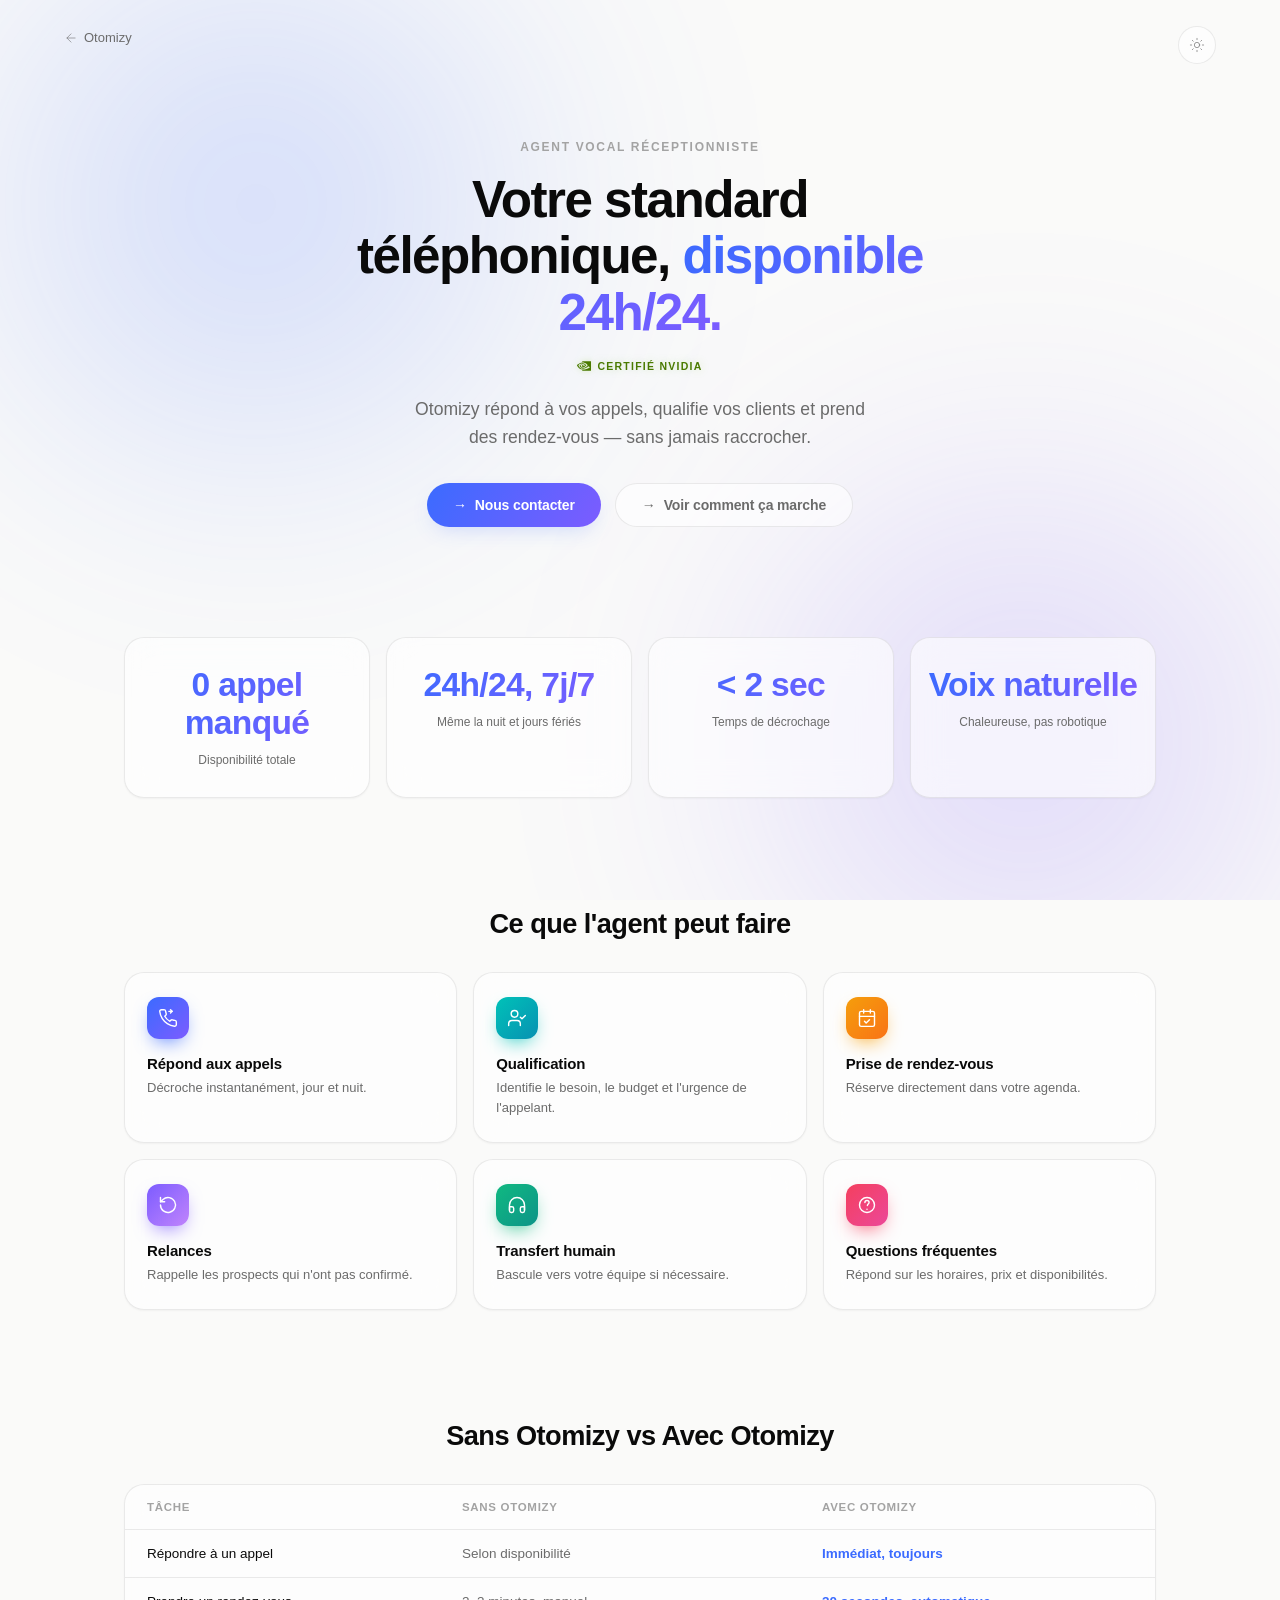
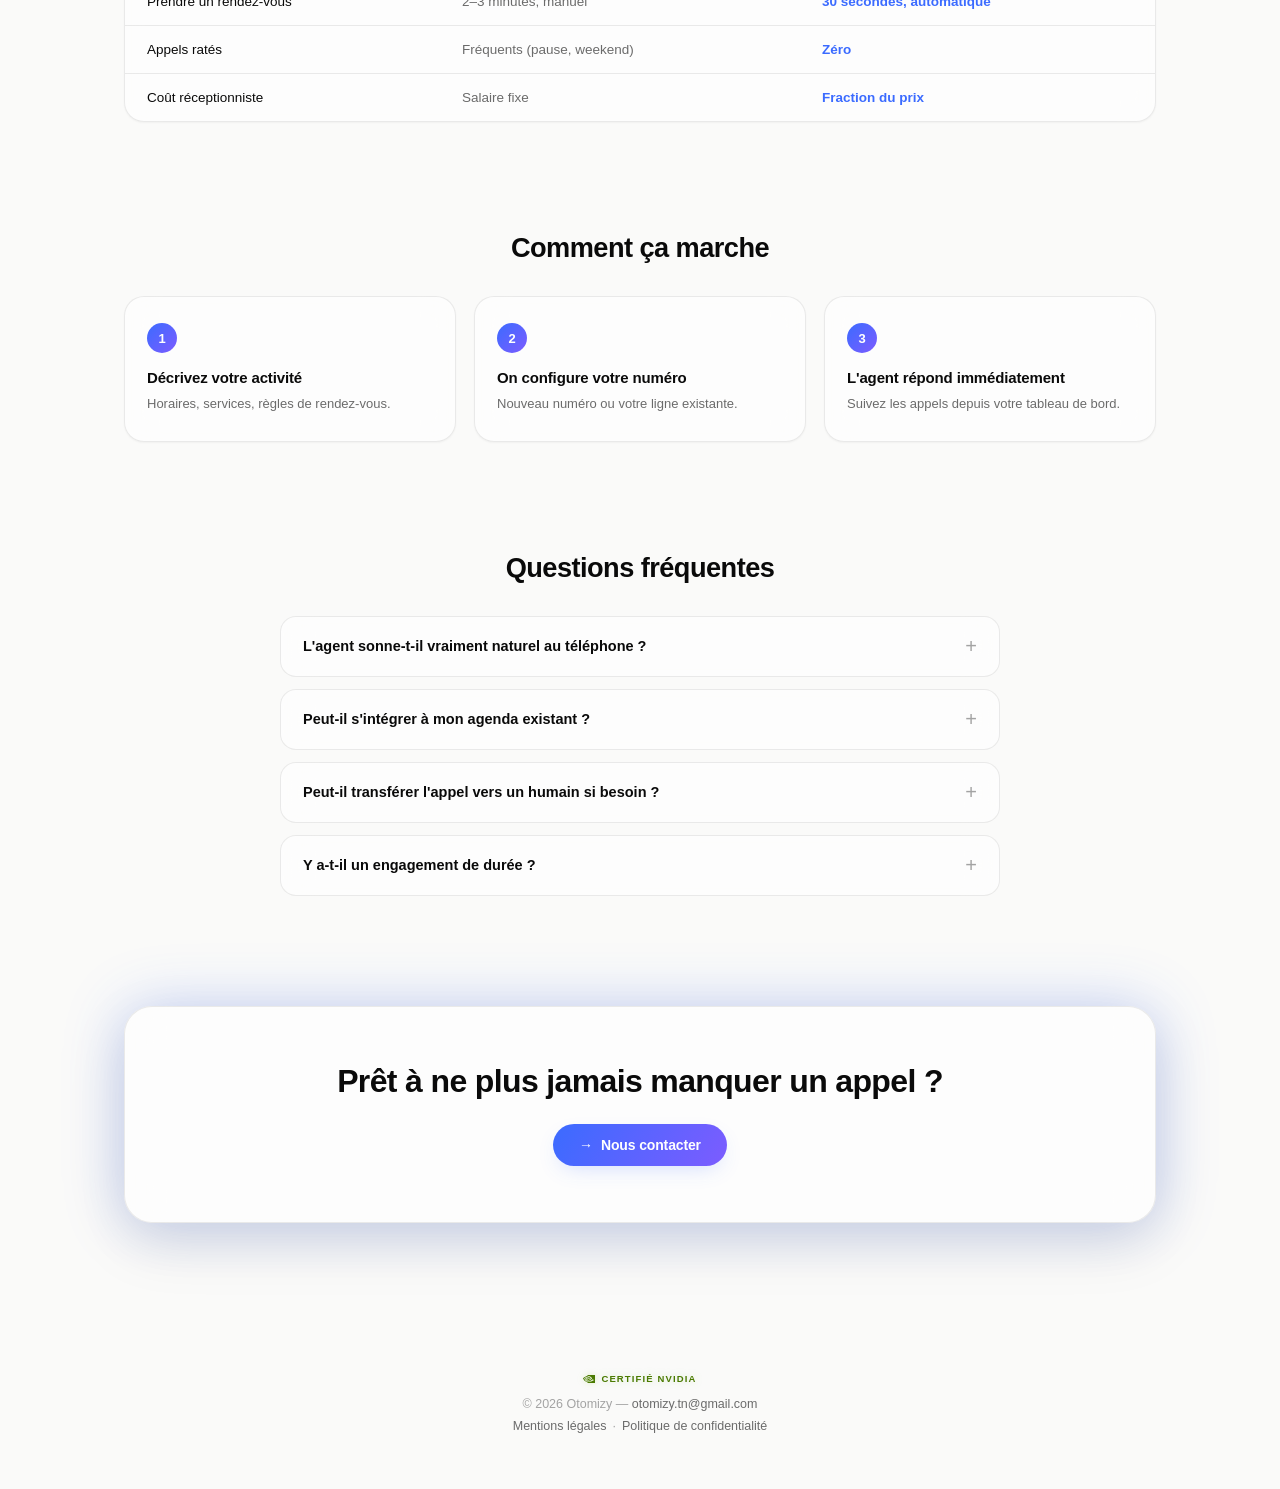
==== agent-vocal.html @ ea6199bd "Corrige le favicon pour Google : icônes 48/96/192 px avec marge et apple-touch-icon Co-Authored-By: " ====
<!DOCTYPE html>
<html lang="fr">
<head>
<meta charset="UTF-8" />
<meta name="viewport" content="width=device-width, initial-scale=1.0" />
<title>Agent Vocal Réceptionniste — Otomizy</title>
<meta name="description" content="Otomizy répond à vos appels, qualifie vos clients et prend des rendez-vous — 24h/24, 7j/7, sans jamais raccrocher." />
<link rel="canonical" href="https://otomizy.tn/agent-vocal.html" />
<meta property="og:type" content="website" />
<meta property="og:site_name" content="Otomizy" />
<meta property="og:title" content="Agent Vocal Réceptionniste — Otomizy" />
<meta property="og:description" content="Otomizy répond à vos appels, qualifie vos clients et prend des rendez-vous — 24h/24, 7j/7, sans jamais raccrocher." />
<meta property="og:url" content="https://otomizy.tn/agent-vocal.html" />
<meta property="og:image" content="https://otomizy.tn/media/og-image.png" />
<meta property="og:image:width" content="1200" />
<meta property="og:image:height" content="630" />
<meta property="og:locale" content="fr_FR" />
<meta name="twitter:card" content="summary_large_image" />
<meta name="twitter:title" content="Agent Vocal Réceptionniste — Otomizy" />
<meta name="twitter:description" content="Otomizy répond à vos appels, qualifie vos clients et prend des rendez-vous — 24h/24, 7j/7, sans jamais raccrocher." />
<meta name="twitter:image" content="https://otomizy.tn/media/og-image.png" />
<link rel="icon" type="image/png" sizes="48x48" href="/favicon-48.png" />
<link rel="icon" type="image/png" sizes="96x96" href="/favicon-96.png" />
<link rel="icon" type="image/png" sizes="192x192" href="/favicon-192.png" />
<link rel="icon" href="/favicon.ico" sizes="any" />
<link rel="apple-touch-icon" href="/apple-touch-icon.png" />
<link rel="stylesheet" href="style.css" />
<script src="reveal.js" defer></script>
<script>(function(){var r=document.documentElement,s=null;try{s=localStorage.getItem("otomizy-theme")}catch(e){}r.setAttribute("data-theme",s==="dark"?"dark":"light");window.addEventListener("DOMContentLoaded",function(){var t=document.querySelector(".theme-toggle");if(!t)return;t.addEventListener("click",function(){var c=r.getAttribute("data-theme"),d;if(c==="dark")d=false;else if(c==="light")d=true;else d=!window.matchMedia("(prefers-color-scheme: dark)").matches;var n=d?"dark":"light";r.setAttribute("data-theme",n);try{localStorage.setItem("otomizy-theme",n)}catch(e){}})})})();</script>
</head>
<body>

<div class="ambient" aria-hidden="true"></div>

<a class="back-link" href="index.html">
  <svg width="14" height="14" viewBox="0 0 24 24" fill="none" stroke="currentColor" stroke-linecap="round" stroke-linejoin="round"><path d="M19 12H5M12 19l-7-7 7-7"/></svg>
  Otomizy
</a>

<button class="theme-toggle" aria-label="Basculer le mode clair/sombre" type="button" style="position:fixed; top:26px; right:clamp(20px,5vw,64px); z-index:100;">
  <svg class="icon-sun" viewBox="0 0 24 24" fill="none" stroke="currentColor" stroke-linecap="round" stroke-linejoin="round"><circle cx="12" cy="12" r="4"/><path d="M12 2v2M12 20v2M4.93 4.93l1.41 1.41M17.66 17.66l1.41 1.41M2 12h2M20 12h2M6.34 17.66l-1.41 1.41M19.07 4.93l-1.41 1.41"/></svg>
  <svg class="icon-moon" viewBox="0 0 24 24" fill="none" stroke="currentColor" stroke-linecap="round" stroke-linejoin="round"><path d="M21 12.79A9 9 0 1 1 11.21 3 7 7 0 0 0 21 12.79z"/></svg>
</button>

<main class="cb-page">

  <section class="av-hero">
    <p class="eyebrow">Agent Vocal Réceptionniste</p>
    <h1>Votre standard téléphonique, <span>disponible 24h/24.</span></h1>
    <p class="nvidia-badge"><svg viewBox="0 0 24 24" aria-hidden="true"><path d="M8.948 8.798v-1.43a6.7 6.7 0 0 1 .424-.018c3.922-.124 6.493 3.374 6.493 3.374s-2.774 3.851-5.75 3.851c-.398 0-.787-.062-1.158-.185v-4.346c1.528.185 1.837.857 2.747 2.385l2.04-1.714s-1.492-1.952-4-1.952a6.016 6.016 0 0 0-.796.035m0-4.735v2.138l.424-.027c5.45-.185 9.01 4.47 9.01 4.47s-4.08 4.964-8.33 4.964c-.37 0-.733-.035-1.095-.097v1.325c.3.035.61.062.91.062 3.957 0 6.82-2.023 9.593-4.408.459.371 2.34 1.263 2.73 1.652-2.633 2.208-8.772 3.984-12.253 3.984-.335 0-.653-.018-.971-.053v1.864H24V4.063zm0 10.326v1.131c-3.657-.654-4.673-4.46-4.673-4.46s1.758-1.944 4.673-2.262v1.237H8.94c-1.528-.186-2.73 1.245-2.73 1.245s.68 2.412 2.739 3.11M2.456 10.9s2.164-3.197 6.5-3.533V6.201C4.153 6.59 0 10.653 0 10.653s2.35 6.802 8.948 7.42v-1.237c-4.84-.6-6.492-5.936-6.492-5.936z"/></svg>Certifié NVIDIA</p>
    <p class="av-hero-sub">Otomizy répond à vos appels, qualifie vos clients et prend des rendez-vous — sans jamais raccrocher.</p>
    <div class="cta-row">
      <a class="btn btn-primary" href="https://wa.me/21625959562?text=Bonjour%2C%20je%20voudrais%20discuter%20de%20mon%20projet%20d%27agent%20vocal%20avec%20vous." target="_blank" rel="noopener">Nous contacter</a>
      <a class="btn btn-secondary" href="#comment-ca-marche">Voir comment ça marche</a>
    </div>
  </section>

  <section class="cb-stats" aria-label="Statistiques clés">
    <div class="cb-stat">
      <span class="cb-stat-value">0 appel manqué</span>
      <span class="cb-stat-label">Disponibilité totale</span>
    </div>
    <div class="cb-stat">
      <span class="cb-stat-value">24h/24, 7j/7</span>
      <span class="cb-stat-label">Même la nuit et jours fériés</span>
    </div>
    <div class="cb-stat">
      <span class="cb-stat-value">&lt; 2 sec</span>
      <span class="cb-stat-label">Temps de décrochage</span>
    </div>
    <div class="cb-stat">
      <span class="cb-stat-value">Voix naturelle</span>
      <span class="cb-stat-label">Chaleureuse, pas robotique</span>
    </div>
  </section>

  <section class="cb-caps">
    <h2 class="cb-heading">Ce que l'agent peut faire</h2>
    <div class="cb-cap-grid">
      <div class="cb-cap reveal">
        <span class="cb-cap-icon"><svg viewBox="0 0 24 24" fill="none" stroke="currentColor" stroke-linecap="round" stroke-linejoin="round"><path d="M22 16.92v3a2 2 0 0 1-2.18 2 19.8 19.8 0 0 1-8.63-3.07 19.5 19.5 0 0 1-6-6A19.8 19.8 0 0 1 2.12 4.18 2 2 0 0 1 4.11 2h3a2 2 0 0 1 2 1.72c.13.96.36 1.9.7 2.81a2 2 0 0 1-.45 2.11L8.09 9.91a16 16 0 0 0 6 6l1.27-1.27a2 2 0 0 1 2.11-.45c.91.34 1.85.57 2.81.7A2 2 0 0 1 22 16.92z"/><path d="M15 2l2 2-2 2"/><path d="M17 4h-4"/></svg></span>
        <div>
          <h3>Répond aux appels</h3>
          <p>Décroche instantanément, jour et nuit.</p>
        </div>
      </div>
      <div class="cb-cap reveal">
        <span class="cb-cap-icon"><svg viewBox="0 0 24 24" fill="none" stroke="currentColor" stroke-linecap="round" stroke-linejoin="round"><path d="M16 21v-2a4 4 0 0 0-4-4H6a4 4 0 0 0-4 4v2"/><circle cx="9" cy="7" r="4"/><path d="M16 11l2 2 4-4"/></svg></span>
        <div>
          <h3>Qualification</h3>
          <p>Identifie le besoin, le budget et l'urgence de l'appelant.</p>
        </div>
      </div>
      <div class="cb-cap reveal">
        <span class="cb-cap-icon"><svg viewBox="0 0 24 24" fill="none" stroke="currentColor" stroke-linecap="round" stroke-linejoin="round"><rect x="3" y="4" width="18" height="18" rx="2"/><path d="M16 2v4M8 2v4M3 10h18"/><path d="M9 16l2 2 4-4"/></svg></span>
        <div>
          <h3>Prise de rendez-vous</h3>
          <p>Réserve directement dans votre agenda.</p>
        </div>
      </div>
      <div class="cb-cap reveal">
        <span class="cb-cap-icon"><svg viewBox="0 0 24 24" fill="none" stroke="currentColor" stroke-linecap="round" stroke-linejoin="round"><path d="M3 12a9 9 0 1 0 3-6.7L3 8"/><path d="M3 3v5h5"/></svg></span>
        <div>
          <h3>Relances</h3>
          <p>Rappelle les prospects qui n'ont pas confirmé.</p>
        </div>
      </div>
      <div class="cb-cap reveal">
        <span class="cb-cap-icon"><svg viewBox="0 0 24 24" fill="none" stroke="currentColor" stroke-linecap="round" stroke-linejoin="round"><path d="M3 18v-6a9 9 0 0 1 18 0v6"/><path d="M21 19a2 2 0 0 1-2 2h-1a2 2 0 0 1-2-2v-3a2 2 0 0 1 2-2h3zM3 19a2 2 0 0 0 2 2h1a2 2 0 0 0 2-2v-3a2 2 0 0 0-2-2H3z"/></svg></span>
        <div>
          <h3>Transfert humain</h3>
          <p>Bascule vers votre équipe si nécessaire.</p>
        </div>
      </div>
      <div class="cb-cap reveal">
        <span class="cb-cap-icon"><svg viewBox="0 0 24 24" fill="none" stroke="currentColor" stroke-linecap="round" stroke-linejoin="round"><circle cx="12" cy="12" r="9"/><path d="M9.5 9a2.5 2.5 0 0 1 5 0c0 1.5-2 2-2 3.5"/><path d="M12 17h.01"/></svg></span>
        <div>
          <h3>Questions fréquentes</h3>
          <p>Répond sur les horaires, prix et disponibilités.</p>
        </div>
      </div>
    </div>
  </section>

  <section class="cb-compare">
    <h2 class="cb-heading">Sans Otomizy vs Avec Otomizy</h2>
    <div class="cb-table-wrap">
      <table class="cb-table">
        <thead>
          <tr>
            <th>Tâche</th>
            <th>Sans Otomizy</th>
            <th>Avec Otomizy</th>
          </tr>
        </thead>
        <tbody>
          <tr>
            <td>Répondre à un appel</td>
            <td>Selon disponibilité</td>
            <td>Immédiat, toujours</td>
          </tr>
          <tr>
            <td>Prendre un rendez-vous</td>
            <td>2–3 minutes, manuel</td>
            <td>30 secondes, automatique</td>
          </tr>
          <tr>
            <td>Appels ratés</td>
            <td>Fréquents (pause, weekend)</td>
            <td>Zéro</td>
          </tr>
          <tr>
            <td>Coût réceptionniste</td>
            <td>Salaire fixe</td>
            <td>Fraction du prix</td>
          </tr>
        </tbody>
      </table>
    </div>
  </section>

  <section class="cb-process" id="comment-ca-marche">
    <h2 class="cb-heading">Comment ça marche</h2>
    <div class="cb-steps">
      <div class="cb-step">
        <span class="cb-step-num">1</span>
        <h3>Décrivez votre activité</h3>
        <p>Horaires, services, règles de rendez-vous.</p>
      </div>
      <div class="cb-step">
        <span class="cb-step-num">2</span>
        <h3>On configure votre numéro</h3>
        <p>Nouveau numéro ou votre ligne existante.</p>
      </div>
      <div class="cb-step">
        <span class="cb-step-num">3</span>
        <h3>L'agent répond immédiatement</h3>
        <p>Suivez les appels depuis votre tableau de bord.</p>
      </div>
    </div>
  </section>

  <section class="cb-faq">
    <h2 class="cb-heading">Questions fréquentes</h2>
    <div class="cb-accordion">
      <details class="cb-faq-item">
        <summary>L'agent sonne-t-il vraiment naturel au téléphone ?</summary>
        <p>Oui. L'agent s'exprime avec une voix fluide, un ton chaleureux et professionnel, et suit le fil de la conversation — vos appelants ne tombent pas sur un répondeur robotique.</p>
      </details>
      <details class="cb-faq-item">
        <summary>Peut-il s'intégrer à mon agenda existant ?</summary>
        <p>Oui. L'agent se connecte à votre agenda actuel et y réserve les rendez-vous en temps réel.</p>
      </details>
      <details class="cb-faq-item">
        <summary>Peut-il transférer l'appel vers un humain si besoin ?</summary>
        <p>Oui. Pour les cas urgents ou sensibles, l'appel est transféré directement à un membre de votre équipe.</p>
      </details>
      <details class="cb-faq-item">
        <summary>Y a-t-il un engagement de durée ?</summary>
        <p>Non, aucun engagement. Vous pouvez arrêter à tout moment, sans frais cachés.</p>
      </details>
    </div>
  </section>

  <section class="cb-cta-banner">
    <h2>Prêt à ne plus jamais manquer un appel ?</h2>
    <a class="btn btn-primary" href="https://wa.me/21625959562?text=Bonjour%2C%20je%20voudrais%20discuter%20de%20mon%20projet%20d%27agent%20vocal%20avec%20vous." target="_blank" rel="noopener">Nous contacter</a>
  </section>

</main>

<footer class="site-footer">
  <p class="nvidia-badge"><svg viewBox="0 0 24 24" aria-hidden="true"><path d="M8.948 8.798v-1.43a6.7 6.7 0 0 1 .424-.018c3.922-.124 6.493 3.374 6.493 3.374s-2.774 3.851-5.75 3.851c-.398 0-.787-.062-1.158-.185v-4.346c1.528.185 1.837.857 2.747 2.385l2.04-1.714s-1.492-1.952-4-1.952a6.016 6.016 0 0 0-.796.035m0-4.735v2.138l.424-.027c5.45-.185 9.01 4.47 9.01 4.47s-4.08 4.964-8.33 4.964c-.37 0-.733-.035-1.095-.097v1.325c.3.035.61.062.91.062 3.957 0 6.82-2.023 9.593-4.408.459.371 2.34 1.263 2.73 1.652-2.633 2.208-8.772 3.984-12.253 3.984-.335 0-.653-.018-.971-.053v1.864H24V4.063zm0 10.326v1.131c-3.657-.654-4.673-4.46-4.673-4.46s1.758-1.944 4.673-2.262v1.237H8.94c-1.528-.186-2.73 1.245-2.73 1.245s.68 2.412 2.739 3.11M2.456 10.9s2.164-3.197 6.5-3.533V6.201C4.153 6.59 0 10.653 0 10.653s2.35 6.802 8.948 7.42v-1.237c-4.84-.6-6.492-5.936-6.492-5.936z"/></svg>Certifié NVIDIA</p>
  <p>© 2026 Otomizy — <a href="mailto:otomizy.tn@gmail.com">otomizy.tn@gmail.com</a></p>
  <p class="site-footer-links"><a href="mentions-legales.html">Mentions légales</a>·<a href="confidentialite.html">Politique de confidentialité</a></p>
</footer>

</body>
</html>
---- style.css ----
:root{--bg:#fafaf9;--bg-elevated:rgba(255, 255, 255, 0.6);--text:#0a0a0a;--text-muted:#6b6b6b;--text-faint:#a3a3a3;--border:rgba(10, 10, 10, 0.08);--border-strong:rgba(10, 10, 10, 0.14);--accent:#3b6bff;--accent-2:#7c5cff;--accent-3:#00c2b8;--glow:rgba(59, 107, 255, 0.25);--bubble-bg:rgba(255, 255, 255, 0.55);--bubble-border:rgba(255, 255, 255, 0.8);--shadow-soft:0 1px 2px rgba(10, 10, 10, 0.04);--shadow-lift:0 20px 60px rgba(10, 10, 10, 0.10);--grain-opacity:0.035;color-scheme:light}:root[data-theme=dark]{--bg:#08080a;--bg-elevated:rgba(255, 255, 255, 0.04);--text:#f5f5f4;--text-muted:#9b9b9b;--text-faint:#5c5c5c;--border:rgba(255, 255, 255, 0.08);--border-strong:rgba(255, 255, 255, 0.16);--accent:#6f8fff;--accent-2:#9c86ff;--accent-3:#2fe0d4;--glow:rgba(111, 143, 255, 0.35);--bubble-bg:rgba(255, 255, 255, 0.045);--bubble-border:rgba(255, 255, 255, 0.12);--shadow-soft:0 1px 2px rgba(0, 0, 0, 0.3);--shadow-lift:0 20px 60px rgba(0, 0, 0, 0.5);color-scheme:dark}@media (prefers-color-scheme:dark){:root:not([data-theme=light]){--bg:#08080a;--bg-elevated:rgba(255, 255, 255, 0.04);--text:#f5f5f4;--text-muted:#9b9b9b;--text-faint:#5c5c5c;--border:rgba(255, 255, 255, 0.08);--border-strong:rgba(255, 255, 255, 0.16);--accent:#6f8fff;--accent-2:#9c86ff;--accent-3:#2fe0d4;--glow:rgba(111, 143, 255, 0.35);--bubble-bg:rgba(255, 255, 255, 0.045);--bubble-border:rgba(255, 255, 255, 0.12);--shadow-soft:0 1px 2px rgba(0, 0, 0, 0.3);--shadow-lift:0 20px 60px rgba(0, 0, 0, 0.5);color-scheme:dark}}*{box-sizing:border-box}html{-webkit-text-size-adjust:100%}body{margin:0;min-height:100vh;background:var(--bg);color:var(--text);font-family:-apple-system,BlinkMacSystemFont,"SF Pro Display",Inter,"Segoe UI",Roboto,Helvetica,Arial,sans-serif;-webkit-font-smoothing:antialiased;-moz-osx-font-smoothing:grayscale;overflow-x:hidden;touch-action:manipulation;transition:background .5s ease,color .5s ease}a{color:inherit;text-decoration:none}button{font-family:inherit}.ambient{position:fixed;inset:0;z-index:0;pointer-events:none;overflow:hidden}.ambient::after,.ambient::before{content:"";position:absolute;width:60vmax;height:60vmax;border-radius:50%;filter:blur(120px);opacity:.25;transition:opacity .6s ease}.ambient::before{top:-20%;left:-10%;background:radial-gradient(circle,var(--accent),transparent 70%)}.ambient::after{bottom:-25%;right:-10%;background:radial-gradient(circle,var(--accent-2),transparent 70%)}:root[data-theme=dark] .ambient::after,:root[data-theme=dark] .ambient::before{opacity:.18}.site-header{position:fixed;top:0;left:0;right:0;z-index:100;display:flex;align-items:center;justify-content:space-between;padding:28px clamp(20px,5vw,64px)}.logo{font-size:15px;font-weight:600;letter-spacing:-.01em;display:flex;align-items:center;gap:8px}.logo-mark{width:8px;height:8px;border-radius:50%;background:linear-gradient(135deg,var(--accent),var(--accent-2))}.header-actions{display:flex;align-items:center;gap:12px}.btn-whatsapp{display:flex;align-items:center;gap:8px;height:38px;padding:0 18px;border-radius:999px;background:linear-gradient(120deg,#25d366,#128c7e);color:#fff;font-size:13px;font-weight:600;letter-spacing:-.01em;white-space:nowrap;box-shadow:0 8px 24px -8px rgba(37,211,102,.55);transition:transform .25s ease,box-shadow .25s ease}.btn-whatsapp svg{width:16px;height:16px;flex-shrink:0}.btn-whatsapp:hover{transform:translateY(-2px);box-shadow:0 12px 30px -8px rgba(37,211,102,.7)}.theme-toggle{width:38px;height:38px;border-radius:50%;border:1px solid var(--border);background:var(--bg-elevated);backdrop-filter:blur(12px);-webkit-backdrop-filter:blur(12px);display:flex;align-items:center;justify-content:center;cursor:pointer;color:var(--text-muted);transition:border-color .3s ease,color .3s ease,transform .2s ease}.theme-toggle:hover{border-color:var(--border-strong);color:var(--text);transform:scale(1.06)}.theme-toggle svg{width:16px;height:16px}.theme-toggle .icon-moon{display:none}:root[data-theme=dark] .theme-toggle .icon-sun{display:none}:root[data-theme=dark] .theme-toggle .icon-moon{display:block}.hero{position:relative;z-index:1;min-height:100vh;display:flex;flex-direction:column;align-items:center;justify-content:center;text-align:center;padding:140px 24px 100px}.eyebrow{font-size:12px;font-weight:600;letter-spacing:.14em;text-transform:uppercase;color:var(--text-faint);margin-bottom:20px;opacity:0;animation:rise .8s ease forwards}.hero h1{font-size:clamp(2.4rem, 6vw, 4.4rem);line-height:1.05;font-weight:650;letter-spacing:-.03em;margin:0 0 20px;max-width:16ch;opacity:0;animation:rise .9s ease 80ms forwards}.hero h1 span{background:linear-gradient(120deg,var(--accent),var(--accent-2));-webkit-background-clip:text;background-clip:text;color:transparent}.hero p{font-size:clamp(1rem, 1.6vw, 1.2rem);color:var(--text-muted);max-width:42ch;line-height:1.6;margin:0 0 12px;opacity:0;animation:rise .9s ease .16s forwards}.hero .hint{font-size:13px;color:var(--text-faint);margin-top:8px;opacity:0;animation:rise .9s ease .24s forwards}@keyframes rise{from{opacity:0;transform:translateY(14px)}to{opacity:1;transform:translateY(0)}}.bubbles{display:flex;align-items:center;justify-content:center;gap:clamp(20px,5vw,64px);margin-top:72px;flex-wrap:wrap;opacity:0;animation:rise 1s ease .32s forwards}.bubble{position:relative;width:clamp(150px,20vw,190px);height:clamp(150px,20vw,190px);border-radius:32px;border:1px solid var(--bubble-border);background:var(--bubble-bg);backdrop-filter:blur(24px) saturate(160%);-webkit-backdrop-filter:blur(24px) saturate(160%);box-shadow:var(--shadow-soft),0 24px 48px -20px var(--glow);display:flex;flex-direction:column;align-items:center;justify-content:center;gap:14px;cursor:pointer;text-align:center;padding:20px;transition:transform .45s cubic-bezier(.22, 1, .36, 1),box-shadow .45s ease,border-color .45s ease,background .45s ease;animation:float 7s ease-in-out infinite}.bubble:first-child{animation-delay:0s}.bubble:nth-child(2){animation-delay:-2.3s}.bubble:nth-child(3){animation-delay:-4.6s}@keyframes float{0%,100%{transform:translateY(0)}50%{transform:translateY(-10px)}}.bubble::before{content:"";position:absolute;inset:0;border-radius:32px;padding:1px;opacity:0;transition:opacity .45s ease;background:linear-gradient(135deg,var(--accent),var(--accent-2),var(--accent-3));-webkit-mask:linear-gradient(#fff 0 0) content-box,linear-gradient(#fff 0 0);-webkit-mask-composite:xor;mask-composite:exclude}.bubble:focus-visible,.bubble:hover{transform:translateY(-14px) scale(1.08);background:var(--bubble-bg);box-shadow:0 0 0 1px var(--border-strong),0 30px 70px -12px var(--glow),0 0 60px var(--glow);animation-play-state:paused;outline:0}.bubble:focus-visible::before,.bubble:hover::before{opacity:1}.bubble-icon{width:34px;height:34px;display:flex;align-items:center;justify-content:center;color:var(--text);transition:transform .45s cubic-bezier(.22, 1, .36, 1),color .3s ease}.bubble-icon svg{width:100%;height:100%;stroke-width:1.4}.bubble:hover .bubble-icon{transform:scale(1.12);color:var(--accent)}.bubble-label{font-size:13.5px;font-weight:600;letter-spacing:-.01em;line-height:1.35;color:var(--text)}.bubble-sub{font-size:11px;color:var(--text-faint);letter-spacing:.02em}.bubble-badge{position:absolute;top:-11px;left:50%;transform:translateX(-50%);background:linear-gradient(120deg,var(--accent),var(--accent-2));color:#fff;font-size:9.5px;font-weight:700;letter-spacing:.05em;text-transform:uppercase;padding:4px 11px;border-radius:999px;box-shadow:0 6px 16px -4px var(--glow);white-space:nowrap}.site-footer{position:relative;z-index:1;text-align:center;padding:40px 24px 56px;font-size:12.5px;color:var(--text-faint)}.site-footer a{color:var(--text-muted);border-bottom:1px solid transparent;transition:border-color .3s ease,color .3s ease}.site-footer a:hover{color:var(--text);border-color:var(--border-strong)}.service-page{position:relative;z-index:1;min-height:100vh;display:flex;flex-direction:column;align-items:center;justify-content:center;text-align:center;padding:140px 24px 100px}.back-link{position:fixed;top:30px;left:clamp(20px,5vw,64px);z-index:100;font-size:13px;font-weight:500;color:var(--text-muted);display:flex;align-items:center;gap:6px;transition:color .3s ease,transform .2s ease}.back-link:hover{color:var(--text);transform:translateX(-2px)}.service-icon{width:68px;height:68px;border-radius:50%;border:1px solid var(--bubble-border);background:var(--bubble-bg);backdrop-filter:blur(20px);-webkit-backdrop-filter:blur(20px);display:flex;align-items:center;justify-content:center;color:var(--accent);margin-bottom:28px;box-shadow:0 0 40px var(--glow)}.service-icon svg{width:30px;height:30px;stroke-width:1.4}.service-page h1{font-size:clamp(2rem, 5vw, 3.2rem);font-weight:650;letter-spacing:-.03em;margin:0 0 18px;max-width:18ch}.service-page p{font-size:clamp(1rem, 1.5vw, 1.1rem);color:var(--text-muted);max-width:46ch;line-height:1.65;margin:0 0 40px}.cta-row{display:flex;gap:14px;flex-wrap:wrap;justify-content:center}.btn{padding:13px 26px;border-radius:999px;font-size:14px;font-weight:600;letter-spacing:-.01em;border:1px solid var(--border-strong);cursor:pointer;display:inline-flex;align-items:center;transition:transform .25s ease,box-shadow .25s ease,opacity .25s ease}.btn::before{content:"→";display:inline-block;margin-right:8px;transition:transform .25s ease}.btn:hover::before{transform:translateX(3px)}.btn-primary{position:relative;overflow:hidden;background:linear-gradient(120deg,var(--accent),var(--accent-2));color:#fff;border:none;box-shadow:0 8px 22px -8px var(--glow)}.btn-primary::after{content:"";position:absolute;top:0;left:-60%;width:35%;height:100%;background:linear-gradient(100deg,transparent,rgba(255,255,255,.55),transparent);transform:skewX(-20deg);animation:cta-shine 3.2s ease-in-out infinite;pointer-events:none}.btn-secondary{background:var(--bg-elevated);color:var(--text-muted);border-color:var(--border)}.btn:hover{transform:translateY(-2px);box-shadow:0 12px 30px -8px var(--glow)}.btn:active{transform:translateY(0) scale(.96);transition-duration:.1s}.btn-primary:hover{box-shadow:0 14px 34px -8px var(--glow)}.btn-primary:active{box-shadow:0 4px 14px -6px var(--glow)}@keyframes cta-shine{0%{left:-60%}22%{left:130%}100%{left:130%}}@media (prefers-reduced-motion:reduce){.btn-primary::after{display:none}.reveal{opacity:1;transform:none;transition:none}}.feature-grid{display:grid;grid-template-columns:repeat(auto-fit,minmax(180px,1fr));gap:16px;max-width:720px;margin-top:56px;width:100%}.feature-card{border:1px solid var(--border);background:var(--bg-elevated);backdrop-filter:blur(12px);-webkit-backdrop-filter:blur(12px);border-radius:18px;padding:22px 18px;text-align:left;transition:border-color .3s ease,transform .3s ease}.feature-card:hover{border-color:var(--border-strong);transform:translateY(-3px)}.feature-card h3{font-size:14px;font-weight:600;margin:0 0 6px;letter-spacing:-.01em}.feature-card p{font-size:12.5px;color:var(--text-muted);margin:0;max-width:none}.cb-page{position:relative;z-index:1;max-width:1080px;margin:0 auto;padding:140px 24px 110px;display:flex;flex-direction:column;gap:110px}.cb-heading{font-size:clamp(1.3rem, 2.4vw, 1.7rem);font-weight:650;letter-spacing:-.02em;text-align:center;margin:0 0 32px}.cb-hero{display:flex;align-items:center;justify-content:space-between;gap:56px}.cb-hero-text{flex:1 1 420px;text-align:left}.cb-hero-text .eyebrow{font-size:12px;font-weight:600;letter-spacing:.14em;text-transform:uppercase;color:var(--text-faint);margin:0 0 18px}.cb-hero-text h1{font-size:clamp(2rem, 4.4vw, 3.2rem);font-weight:650;letter-spacing:-.03em;line-height:1.08;margin:0 0 18px;max-width:14ch}.cb-hero-sub{font-size:clamp(1rem, 1.4vw, 1.1rem);color:var(--text-muted);line-height:1.6;max-width:42ch;margin:0 0 32px}.cb-hero-text .cta-row{justify-content:flex-start}.cb-hero-visual{flex:0 1 380px;display:flex;justify-content:center;align-items:center;background:0 0;box-shadow:none;border:none;padding:0}.cb-hero-visual img{display:block;width:100%;max-width:360px;height:auto;object-fit:contain;background:0 0;box-shadow:none;border:none;border-radius:0}.cb-stats{display:grid;grid-template-columns:repeat(4,1fr);gap:16px}.cb-stat{border:1px solid var(--border);background:var(--bg-elevated);backdrop-filter:blur(16px);-webkit-backdrop-filter:blur(16px);border-radius:20px;padding:28px 16px;text-align:center;box-shadow:var(--shadow-soft);transition:transform .3s ease,border-color .3s ease,box-shadow .3s ease}.cb-stat:hover{transform:translateY(-4px);border-color:var(--border-strong);box-shadow:0 24px 44px -20px var(--glow)}.cb-stat-value{display:block;font-size:clamp(1.5rem, 2.8vw, 2.1rem);font-weight:700;letter-spacing:-.02em;background:linear-gradient(120deg,var(--accent),var(--accent-2));-webkit-background-clip:text;background-clip:text;color:transparent;margin-bottom:8px}.cb-stat-label{font-size:12px;color:var(--text-muted);line-height:1.4}.cb-channels{text-align:center}.cb-channel-row{display:flex;justify-content:center;align-items:center;gap:clamp(24px,6vw,64px);flex-wrap:wrap}.cb-channel{display:flex;flex-direction:column;align-items:center;gap:10px;color:var(--text-muted);transition:color .3s ease,transform .3s ease}.cb-channel svg{width:30px;height:30px;stroke-width:1.4}.cb-channel span{font-size:12.5px;font-weight:600}.cb-channel:hover{color:var(--accent);transform:translateY(-3px)}.cb-table-wrap{overflow-x:auto;border-radius:20px;border:1px solid var(--border);background:var(--bg-elevated);backdrop-filter:blur(16px);-webkit-backdrop-filter:blur(16px);box-shadow:var(--shadow-soft)}.cb-table{width:100%;border-collapse:collapse;min-width:520px}.cb-table td,.cb-table th{padding:16px 22px;text-align:left;font-size:13.5px;border-bottom:1px solid var(--border);white-space:nowrap}.cb-table th{font-size:11.5px;text-transform:uppercase;letter-spacing:.06em;color:var(--text-faint);font-weight:600}.cb-table tbody tr:last-child td{border-bottom:none}.cb-table td:first-child{color:var(--text);font-weight:500;white-space:normal}.cb-table td:nth-child(2){color:var(--text-muted)}.cb-table td:nth-child(3){color:var(--accent);font-weight:600}.cb-steps{display:grid;grid-template-columns:repeat(3,1fr);gap:18px}.cb-step{border:1px solid var(--border);background:var(--bg-elevated);backdrop-filter:blur(16px);-webkit-backdrop-filter:blur(16px);border-radius:20px;padding:26px 22px;text-align:left;box-shadow:var(--shadow-soft);transition:transform .3s ease,border-color .3s ease}.cb-step:hover{transform:translateY(-4px);border-color:var(--border-strong)}.cb-step-num{display:inline-flex;align-items:center;justify-content:center;width:30px;height:30px;border-radius:50%;background:linear-gradient(135deg,var(--accent),var(--accent-2));color:#fff;font-size:13px;font-weight:700;margin-bottom:16px}.cb-step h3{font-size:15px;font-weight:600;letter-spacing:-.01em;margin:0 0 8px}.cb-step p{font-size:13px;color:var(--text-muted);line-height:1.55;margin:0;max-width:none}.cb-accordion{display:flex;flex-direction:column;gap:12px;max-width:720px;margin:0 auto}.cb-faq-item{border:1px solid var(--border);background:var(--bg-elevated);backdrop-filter:blur(16px);-webkit-backdrop-filter:blur(16px);border-radius:16px;padding:0 22px;transition:border-color .3s ease}.cb-faq-item[open]{border-color:var(--border-strong)}.cb-faq-item summary{cursor:pointer;list-style:none;padding:18px 0;font-size:14.5px;font-weight:600;display:flex;align-items:center;justify-content:space-between;gap:12px;text-align:left}.cb-faq-item summary::-webkit-details-marker{display:none}.cb-faq-item summary::after{content:"+";font-size:20px;font-weight:400;color:var(--text-faint);transition:transform .3s ease;flex-shrink:0}.cb-faq-item[open] summary::after{transform:rotate(45deg)}.cb-faq-item p{font-size:13.5px;color:var(--text-muted);line-height:1.6;margin:0 0 20px;max-width:none;text-align:left}.cb-cta-banner{text-align:center;border-radius:28px;border:1px solid var(--border);background:var(--bg-elevated);backdrop-filter:blur(20px);-webkit-backdrop-filter:blur(20px);padding:56px 32px;box-shadow:var(--shadow-lift),0 0 60px var(--glow)}.cb-cta-banner h2{font-size:clamp(1.4rem, 3vw, 2rem);font-weight:650;letter-spacing:-.02em;margin:0 0 24px}@media (max-width:860px){.cb-page{gap:84px}.cb-hero{flex-direction:column;text-align:center}.cb-hero-text{text-align:center}.cb-hero-text h1{max-width:none;margin-left:auto;margin-right:auto}.cb-hero-sub{margin-left:auto;margin-right:auto}.cb-hero-text .cta-row{justify-content:center}.cb-stats{grid-template-columns:repeat(2,1fr)}.cb-steps{grid-template-columns:1fr}}@media (max-width:480px){.cb-stat-value{font-size:1.3rem}.cb-table{min-width:0}.cb-table td,.cb-table th{padding:10px 10px;font-size:11.5px;white-space:normal}.cb-table th{font-size:9.5px}}.showcase-page{justify-content:flex-start;padding-top:120px}.showcase-page h1{margin-bottom:56px}.showcase{width:100%;max-width:1080px;margin:0 auto 64px}.showcase-head{text-align:left;margin-bottom:18px}.showcase-head h2{font-size:clamp(1.2rem, 2.2vw, 1.5rem);font-weight:650;letter-spacing:-.02em;margin:0 0 6px}.showcase-head p{font-size:13.5px;color:var(--text-muted);max-width:48ch;margin:0;line-height:1.5}.showcase-grid{display:grid;gap:14px}.showcase-grid--4{grid-template-columns:repeat(4,1fr)}.showcase-grid--3{grid-template-columns:repeat(3,1fr)}.showcase-item{position:relative;border-radius:18px;overflow:hidden;border:1px solid var(--border);background:var(--bg-elevated);box-shadow:var(--shadow-soft);aspect-ratio:4/5;transition:transform .4s cubic-bezier(.22, 1, .36, 1),box-shadow .4s ease,border-color .4s ease}.showcase-grid--3 .showcase-item{aspect-ratio:9/16}.showcase-item img,.showcase-item video{width:100%;height:100%;object-fit:cover;display:block}.showcase-item:hover{transform:translateY(-6px) scale(1.02);box-shadow:0 20px 44px -16px var(--glow);border-color:var(--border-strong)}.showcase-cta{margin-top:12px}@media (max-width:900px){.showcase-grid--4{grid-template-columns:repeat(2,1fr)}.showcase-grid--3{grid-template-columns:repeat(2,1fr)}}@media (max-width:520px){.showcase-grid--3,.showcase-grid--4{grid-template-columns:repeat(2,1fr);gap:10px}.showcase-grid--3 .showcase-item:last-child:nth-child(odd){grid-column:1/-1;max-width:calc(50% - 5px);margin:0 auto}.showcase-head{text-align:center}.showcase-head p{margin-left:auto;margin-right:auto}.showcase-page .cta-row{margin-bottom:32px}}@media (max-width:640px){.bubbles{gap:22px}.bubble{width:140px;height:140px}.btn-whatsapp span{display:none}.btn-whatsapp{width:44px;height:44px;padding:0;justify-content:center}.theme-toggle{width:44px;height:44px;top:23px!important}.back-link{top:37px}.btn{min-height:44px}}@media (max-width:640px){.bubbles{flex-direction:column;align-items:stretch;gap:12px;margin-top:40px}.bubble{width:100%;height:auto;min-height:84px;display:grid;grid-template-columns:52px 1fr;grid-template-rows:auto auto;align-items:center;column-gap:16px;row-gap:2px;text-align:left;padding:16px 20px;border-radius:20px;animation:none;backdrop-filter:blur(10px) saturate(160%);-webkit-backdrop-filter:blur(10px) saturate(160%)}.bubble::before{border-radius:20px}.bubble:hover,.bubble:focus-visible{transform:none}.bubble:active{transform:scale(.97)}.bubble-icon{grid-column:1;grid-row:1/3;width:48px;height:48px;border-radius:14px;color:#fff;box-shadow:0 8px 20px -8px var(--glow)}.bubble-icon svg{width:22px;height:22px}.bubble:nth-child(1) .bubble-icon{background:linear-gradient(135deg,var(--accent),var(--accent-2))}.bubble:nth-child(2) .bubble-icon{background:linear-gradient(135deg,var(--accent-3),#00a89f)}.bubble:nth-child(3) .bubble-icon{background:linear-gradient(135deg,var(--accent-2),#a78bfa)}.bubble:hover .bubble-icon,.bubble:focus-visible .bubble-icon{color:#fff;transform:none}.bubble-label{grid-column:2;grid-row:1;font-size:14.5px}.bubble-sub{grid-column:2;grid-row:2;font-size:12px}.bubble-badge{top:-9px;left:auto;right:16px;transform:none;font-size:8.5px;padding:3px 9px}}.av-hero{max-width:620px;margin:0 auto;text-align:center}.av-hero .eyebrow{font-size:12px;font-weight:600;letter-spacing:.14em;text-transform:uppercase;color:var(--text-faint);margin:0 0 18px}.av-hero h1{font-size:clamp(2rem, 4.6vw, 3.2rem);font-weight:650;letter-spacing:-.03em;line-height:1.1;margin:0 0 18px}.av-hero-sub{font-size:clamp(1rem, 1.4vw, 1.1rem);color:var(--text-muted);line-height:1.6;max-width:46ch;margin:0 auto 32px}.av-hero .cta-row{justify-content:center}.av-feature-grid{display:grid;grid-template-columns:repeat(4,1fr);gap:16px}.av-feature{border:1px solid var(--border);background:var(--bg-elevated);backdrop-filter:blur(16px);-webkit-backdrop-filter:blur(16px);border-radius:20px;padding:26px 22px;text-align:left;box-shadow:var(--shadow-soft);transition:transform .3s ease,border-color .3s ease}.av-feature:hover{transform:translateY(-4px);border-color:var(--border-strong)}.av-feature-icon{width:40px;height:40px;border-radius:12px;background:linear-gradient(135deg,var(--accent),var(--accent-2));color:#fff;display:flex;align-items:center;justify-content:center;margin-bottom:16px}.av-feature-icon svg{width:20px;height:20px;stroke-width:1.6}.av-feature h3{font-size:14.5px;font-weight:600;letter-spacing:-.01em;margin:0 0 6px}.av-feature p{font-size:12.5px;color:var(--text-muted);line-height:1.55;margin:0;max-width:none}@media (max-width:860px){.av-feature-grid{grid-template-columns:repeat(2,1fr)}}@media (max-width:480px){.av-feature-grid{grid-template-columns:1fr}}@media (max-width:768px){.av-feature,.bubble,.cb-cta-banner,.cb-faq-item,.cb-stat,.cb-step,.cb-table-wrap,.feature-card,.service-icon,.theme-toggle{backdrop-filter:none;-webkit-backdrop-filter:none}.ambient::after,.ambient::before{width:90vw;height:90vw;filter:blur(60px)}:root[data-theme=dark]{--bg-elevated:rgba(255, 255, 255, 0.08)}}@media (max-width:768px) and (prefers-color-scheme:dark){:root:not([data-theme=light]){--bg-elevated:rgba(255, 255, 255, 0.08)}}.site-footer p{margin:0}.site-footer .site-footer-links{margin-top:8px}.site-footer .site-footer-links a{margin:0 6px}.legal-page{position:relative;z-index:1;max-width:760px;margin:0 auto;padding:140px 24px 100px}.legal-page h1{font-size:clamp(1.8rem, 4vw, 2.6rem);font-weight:650;letter-spacing:-.03em;margin:0 0 8px}.legal-page .legal-updated{font-size:12.5px;color:var(--text-faint);margin:0 0 48px}.legal-page h2{font-size:1.15rem;font-weight:650;letter-spacing:-.02em;margin:40px 0 14px}.legal-page h2:first-of-type{margin-top:0}.legal-page p{font-size:14.5px;color:var(--text-muted);line-height:1.7;margin:0 0 16px;max-width:none}.legal-page ul{margin:0 0 16px;padding-left:20px}.legal-page li{font-size:14.5px;color:var(--text-muted);line-height:1.7;margin-bottom:8px}.legal-page strong{color:var(--text);font-weight:600}.legal-page a{color:var(--accent);text-decoration:underline;text-underline-offset:2px}@media (max-width:640px){.legal-page{padding-top:110px}}
.reveal{opacity:0;transform:translateY(24px)}
.reveal.is-visible{opacity:1;transform:translateY(0)}
.cb-hero-text h1 span,.av-hero h1 span{background:linear-gradient(120deg,var(--accent),var(--accent-2));-webkit-background-clip:text;background-clip:text;color:transparent}
:root{--nvidia:#4a7a00;--nvidia-glow:rgba(118,185,0,.28)}
:root[data-theme=dark]{--nvidia:#76b900;--nvidia-glow:rgba(118,185,0,.55)}
@media (prefers-color-scheme:dark){:root:not([data-theme=light]){--nvidia:#76b900;--nvidia-glow:rgba(118,185,0,.55)}}
.nvidia-badge,:is(.hero,.service-page,.cb-page,.site-footer) .nvidia-badge{display:inline-flex;align-items:center;gap:6px;margin:-4px 0 22px;padding:0;color:var(--nvidia);font-size:10.5px;font-weight:700;letter-spacing:.12em;text-transform:uppercase;line-height:1;white-space:nowrap;text-shadow:0 0 10px var(--nvidia-glow);opacity:0;animation:rise .9s ease .12s forwards}
:is(.hero,.service-page,.cb-page,.site-footer) .nvidia-badge svg,.nvidia-badge svg{width:14px;height:14px;flex-shrink:0;fill:currentColor;filter:drop-shadow(0 0 3px var(--nvidia-glow))}
.showcase-page h1:has(+.nvidia-badge){margin-bottom:18px}
.showcase-page .nvidia-badge{margin-bottom:56px}
.site-footer p.nvidia-badge{margin:0 0 12px;font-size:9.5px;animation:none;opacity:1}
.site-footer p.nvidia-badge svg{width:12px;height:12px}
@media (prefers-reduced-motion:reduce){:is(.hero,.service-page,.cb-page,.site-footer) .nvidia-badge{animation:none;opacity:1}}

@media (max-width:640px){.bubble:nth-child(2){order:1}.bubble:nth-child(1){order:2}.bubble:nth-child(3){order:3}}
:root{--glass-bg:linear-gradient(145deg,rgba(255,255,255,.62),rgba(255,255,255,.28));--glass-edge:rgba(255,255,255,.95);--glass-rim:rgba(255,255,255,.7);--glass-inner:rgba(255,255,255,.35);--glass-shade:rgba(10,10,10,.06)}
:root[data-theme=dark]{--glass-bg:linear-gradient(145deg,rgba(255,255,255,.12),rgba(255,255,255,.03));--glass-edge:rgba(255,255,255,.28);--glass-rim:rgba(255,255,255,.18);--glass-inner:rgba(255,255,255,.06);--glass-shade:rgba(0,0,0,.35)}
@media (prefers-color-scheme:dark){:root:not([data-theme=light]){--glass-bg:linear-gradient(145deg,rgba(255,255,255,.12),rgba(255,255,255,.03));--glass-edge:rgba(255,255,255,.28);--glass-rim:rgba(255,255,255,.18);--glass-inner:rgba(255,255,255,.06);--glass-shade:rgba(0,0,0,.35)}}
.bubble{border:1px solid var(--glass-rim);background:var(--glass-bg);backdrop-filter:blur(28px) saturate(190%) brightness(1.05);-webkit-backdrop-filter:blur(28px) saturate(190%) brightness(1.05);box-shadow:inset 0 1.5px 0 var(--glass-edge),inset 0 -1px 0 var(--glass-inner),inset 0 0 22px var(--glass-inner),0 1px 2px var(--glass-shade),0 24px 48px -20px var(--glow)}
.bubble::after{content:"";position:absolute;inset:0;border-radius:inherit;pointer-events:none;background:radial-gradient(120% 60% at 30% -10%,var(--glass-edge),transparent 55%),radial-gradient(80% 40% at 80% 115%,var(--glass-inner),transparent 70%);opacity:.55;mix-blend-mode:soft-light;transition:opacity .45s ease}
.bubble>*{position:relative;z-index:1}
.bubble:focus-visible,.bubble:hover{background:var(--glass-bg);box-shadow:inset 0 1.5px 0 var(--glass-edge),inset 0 0 28px var(--glass-inner),0 0 0 1px var(--border-strong),0 30px 70px -12px var(--glow),0 0 60px var(--glow)}
.bubble:hover::after,.bubble:focus-visible::after{opacity:.85}
@media (max-width:768px){.bubble{backdrop-filter:blur(18px) saturate(180%);-webkit-backdrop-filter:blur(18px) saturate(180%)}}
.cb-cap-grid{display:grid;grid-template-columns:repeat(3,1fr);gap:16px}
.cb-cap{--c1:var(--accent);--c2:var(--accent-2);position:relative;display:flex;flex-direction:column;gap:16px;border:1px solid var(--border);background:var(--bg-elevated);backdrop-filter:blur(16px);-webkit-backdrop-filter:blur(16px);border-radius:20px;padding:24px 22px;text-align:left;box-shadow:var(--shadow-soft);transition:transform .4s cubic-bezier(.22,1,.36,1),box-shadow .4s ease,border-color .4s ease}
.cb-cap:nth-child(2){--c1:var(--accent-3);--c2:#0891b2}
.cb-cap:nth-child(3){--c1:#f59e0b;--c2:#f97316}
.cb-cap:nth-child(4){--c1:var(--accent-2);--c2:#c084fc}
.cb-cap:nth-child(5){--c1:#10b981;--c2:#0d9488}
.cb-cap:nth-child(6){--c1:#f43f5e;--c2:#ec4899}
.cb-cap::before{content:"";position:absolute;inset:0;border-radius:inherit;padding:1px;opacity:0;transition:opacity .4s ease;background:linear-gradient(135deg,var(--c1),var(--c2));-webkit-mask:linear-gradient(#fff 0 0) content-box,linear-gradient(#fff 0 0);-webkit-mask-composite:xor;mask-composite:exclude;pointer-events:none}
.cb-cap:hover{transform:translateY(-5px);border-color:transparent;box-shadow:0 24px 44px -22px var(--c1)}
.cb-cap:hover::before{opacity:1}
.cb-cap-icon{width:42px;height:42px;flex-shrink:0;border-radius:12px;display:flex;align-items:center;justify-content:center;color:#fff;background:linear-gradient(135deg,var(--c1),var(--c2));box-shadow:0 8px 20px -8px var(--c1);transition:transform .4s cubic-bezier(.22,1,.36,1)}
.cb-cap-icon svg{width:20px;height:20px;stroke-width:1.7}
.cb-cap:hover .cb-cap-icon{transform:scale(1.08) rotate(-4deg)}
.cb-cap h3{font-size:15px;font-weight:600;letter-spacing:-.01em;margin:0 0 6px}
.cb-cap p{font-size:13px;color:var(--text-muted);line-height:1.55;margin:0;max-width:none}
.cb-cap.reveal{transition-delay:0s}
.cb-cap.reveal.is-visible{animation:cap-in .7s cubic-bezier(.22,1,.36,1) backwards}
.cb-cap:nth-child(2).is-visible{animation-delay:.08s}
.cb-cap:nth-child(3).is-visible{animation-delay:.16s}
.cb-cap:nth-child(4).is-visible{animation-delay:.24s}
.cb-cap:nth-child(5).is-visible{animation-delay:.32s}
.cb-cap:nth-child(6).is-visible{animation-delay:.4s}
@keyframes cap-in{from{opacity:0;transform:translateY(24px)}to{opacity:1;transform:translateY(0)}}
@media (max-width:860px){.cb-cap-grid{grid-template-columns:repeat(2,1fr)}}
@media (max-width:560px){.cb-cap-grid{grid-template-columns:1fr;gap:12px}.cb-cap{flex-direction:row;align-items:center;gap:16px;padding:16px 18px}.cb-cap h3{font-size:14.5px;margin-bottom:3px}.cb-cap p{font-size:12.5px}.cb-cap:hover{transform:none}.cb-cap:active{transform:scale(.98)}}
@media (max-width:768px){.cb-cap{backdrop-filter:none;-webkit-backdrop-filter:none}}
@media (prefers-reduced-motion:reduce){.cb-cap.reveal,.cb-cap.reveal.is-visible{opacity:1;transform:none;animation:none}}

.partners{width:100%;max-width:520px;margin:36px auto 8px}
.partners-title{font-size:11px;font-weight:700;letter-spacing:.16em;text-transform:uppercase;color:var(--text-faint);margin:0 0 18px}
.partners-row{display:flex;flex-direction:row;flex-wrap:nowrap;align-items:center;justify-content:center;border-top:1px solid var(--border);border-bottom:1px solid var(--border)}
.partner{flex:1 1 0;display:flex;align-items:center;justify-content:center;height:112px;padding:0 20px}
.partner+.partner{border-left:1px solid var(--border)}
.partner img{max-height:76px;max-width:100%;width:auto;height:auto;object-fit:contain;transition:transform .4s cubic-bezier(.22,1,.36,1)}
.partner:hover img{transform:scale(1.06)}
:root[data-theme=dark] .partner img{filter:drop-shadow(0 0 10px rgba(255,255,255,.35))}
@media (prefers-color-scheme:dark){:root:not([data-theme=light]) .partner img{filter:drop-shadow(0 0 10px rgba(255,255,255,.35))}}
@media (max-width:480px){.partner{height:92px;padding:0 12px}.partner img{max-height:62px}}
.partners+.hint{margin-top:44px}
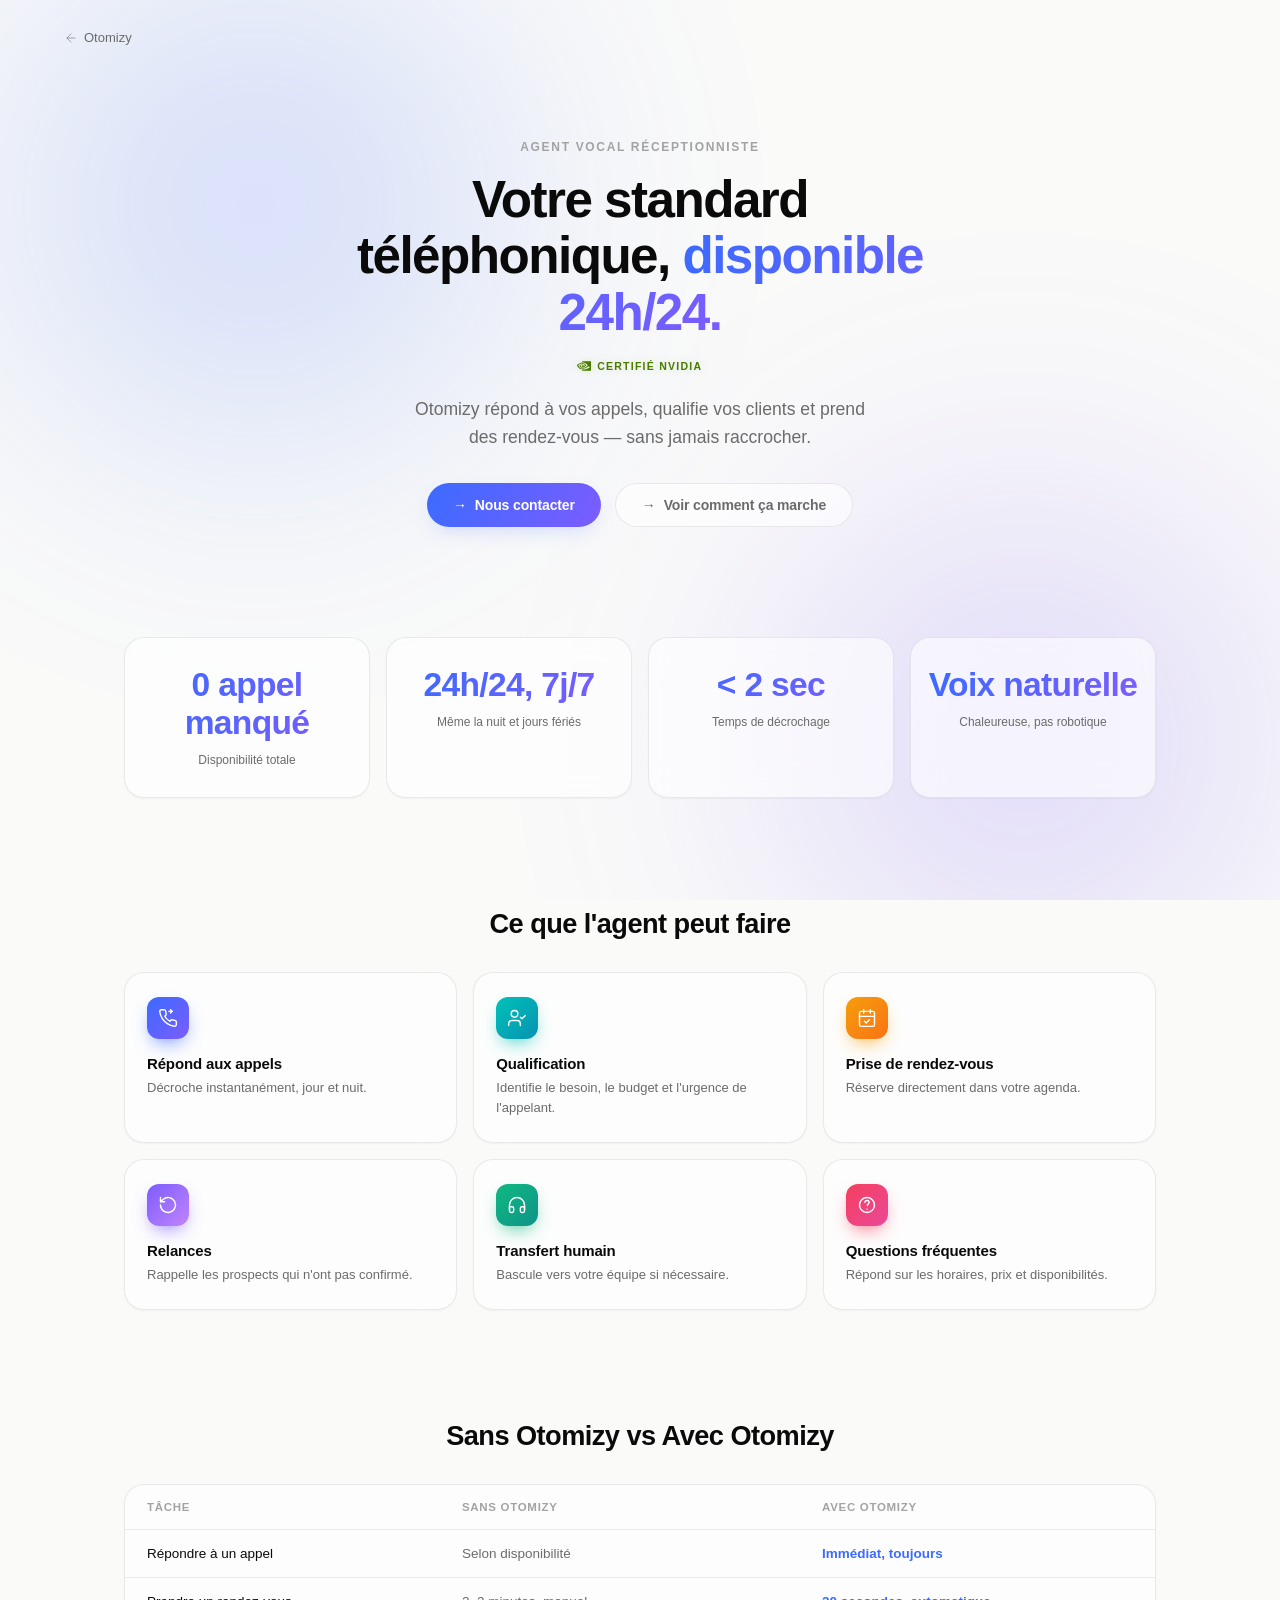
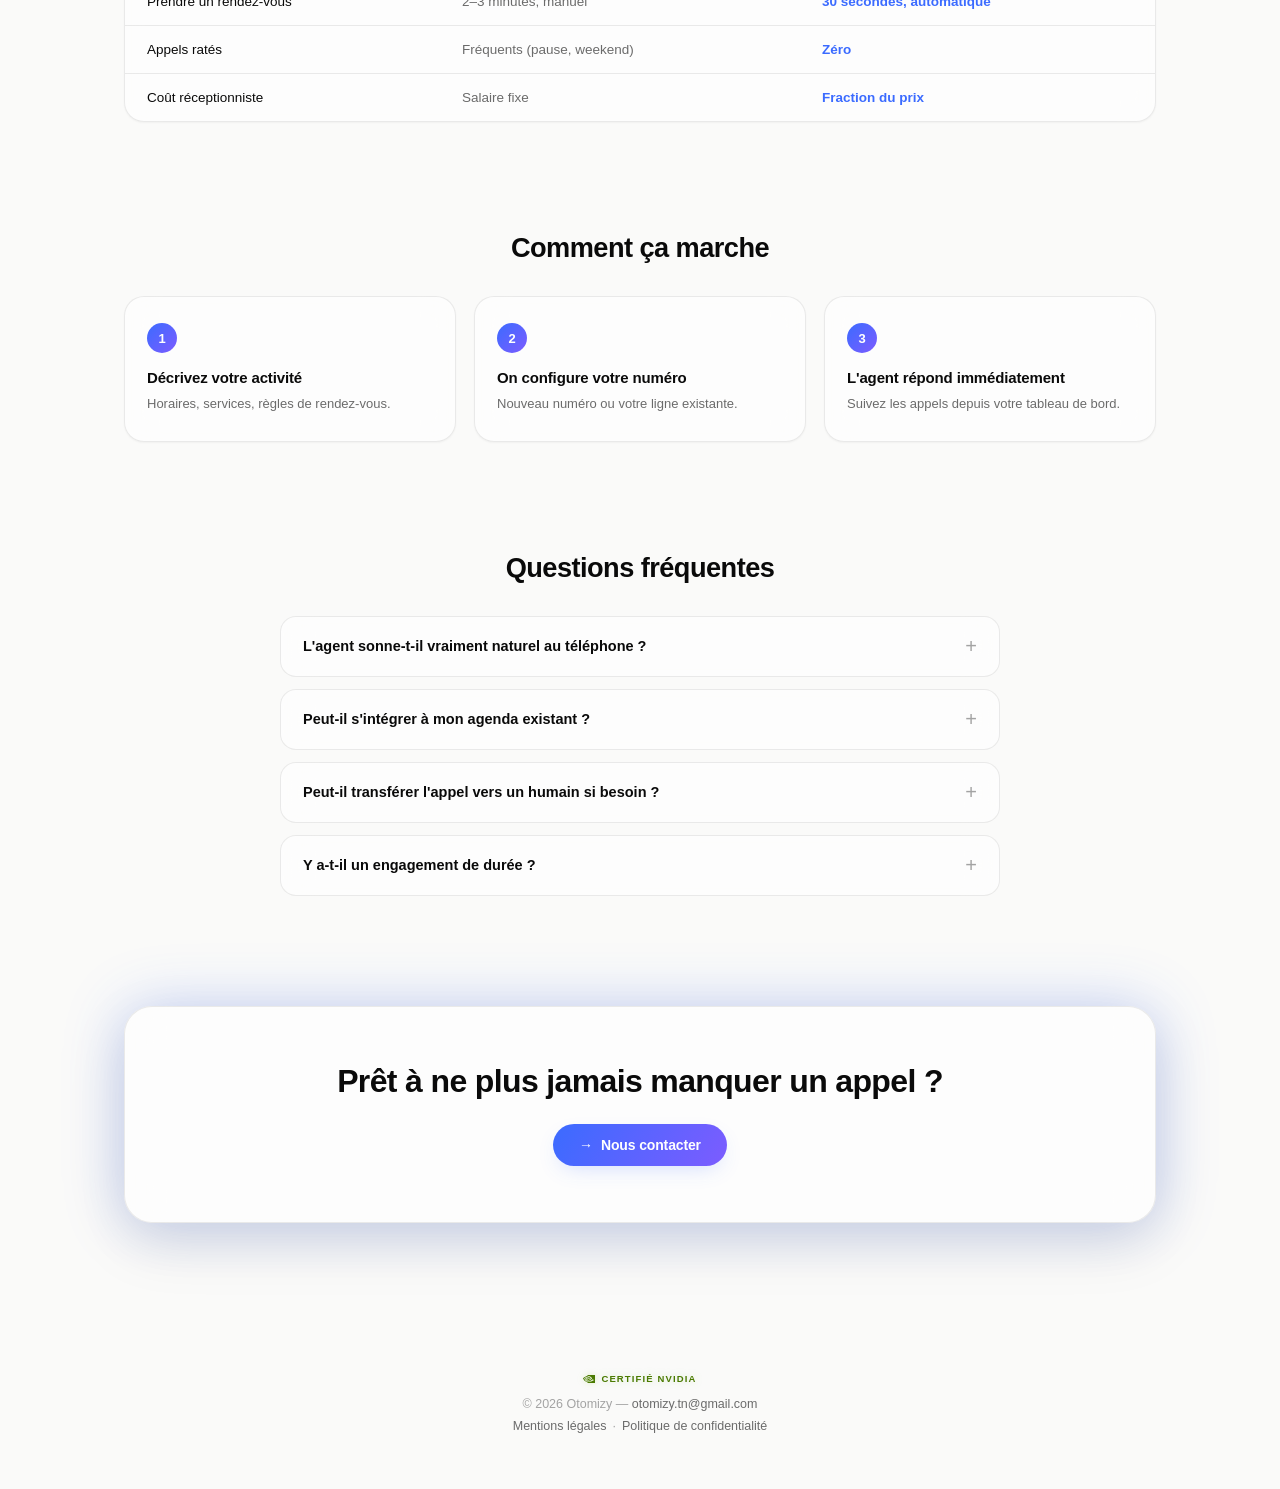
==== commit 5f0775ec: "Retire l'option Mode sombre du site Co-Authored-By: Claude Sonnet 5.5 <noreply@anthropic.com>" ====
--- a/agent-vocal.html
+++ b/agent-vocal.html
@@ -26,7 +26,6 @@
 <link rel="apple-touch-icon" href="/apple-touch-icon.png" />
 <link rel="stylesheet" href="style.css" />
 <script src="reveal.js" defer></script>
-<script>(function(){var r=document.documentElement,s=null;try{s=localStorage.getItem("otomizy-theme")}catch(e){}r.setAttribute("data-theme",s==="dark"?"dark":"light");window.addEventListener("DOMContentLoaded",function(){var t=document.querySelector(".theme-toggle");if(!t)return;t.addEventListener("click",function(){var c=r.getAttribute("data-theme"),d;if(c==="dark")d=false;else if(c==="light")d=true;else d=!window.matchMedia("(prefers-color-scheme: dark)").matches;var n=d?"dark":"light";r.setAttribute("data-theme",n);try{localStorage.setItem("otomizy-theme",n)}catch(e){}})})})();</script>
 </head>
 <body>
 
@@ -37,10 +36,6 @@
   Otomizy
 </a>
 
-<button class="theme-toggle" aria-label="Basculer le mode clair/sombre" type="button" style="position:fixed; top:26px; right:clamp(20px,5vw,64px); z-index:100;">
-  <svg class="icon-sun" viewBox="0 0 24 24" fill="none" stroke="currentColor" stroke-linecap="round" stroke-linejoin="round"><circle cx="12" cy="12" r="4"/><path d="M12 2v2M12 20v2M4.93 4.93l1.41 1.41M17.66 17.66l1.41 1.41M2 12h2M20 12h2M6.34 17.66l-1.41 1.41M19.07 4.93l-1.41 1.41"/></svg>
-  <svg class="icon-moon" viewBox="0 0 24 24" fill="none" stroke="currentColor" stroke-linecap="round" stroke-linejoin="round"><path d="M21 12.79A9 9 0 1 1 11.21 3 7 7 0 0 0 21 12.79z"/></svg>
-</button>
 
 <main class="cb-page">
 
--- a/style.css
+++ b/style.css
@@ -1,10 +1,10 @@
-:root{--bg:#fafaf9;--bg-elevated:rgba(255, 255, 255, 0.6);--text:#0a0a0a;--text-muted:#6b6b6b;--text-faint:#a3a3a3;--border:rgba(10, 10, 10, 0.08);--border-strong:rgba(10, 10, 10, 0.14);--accent:#3b6bff;--accent-2:#7c5cff;--accent-3:#00c2b8;--glow:rgba(59, 107, 255, 0.25);--bubble-bg:rgba(255, 255, 255, 0.55);--bubble-border:rgba(255, 255, 255, 0.8);--shadow-soft:0 1px 2px rgba(10, 10, 10, 0.04);--shadow-lift:0 20px 60px rgba(10, 10, 10, 0.10);--grain-opacity:0.035;color-scheme:light}:root[data-theme=dark]{--bg:#08080a;--bg-elevated:rgba(255, 255, 255, 0.04);--text:#f5f5f4;--text-muted:#9b9b9b;--text-faint:#5c5c5c;--border:rgba(255, 255, 255, 0.08);--border-strong:rgba(255, 255, 255, 0.16);--accent:#6f8fff;--accent-2:#9c86ff;--accent-3:#2fe0d4;--glow:rgba(111, 143, 255, 0.35);--bubble-bg:rgba(255, 255, 255, 0.045);--bubble-border:rgba(255, 255, 255, 0.12);--shadow-soft:0 1px 2px rgba(0, 0, 0, 0.3);--shadow-lift:0 20px 60px rgba(0, 0, 0, 0.5);color-scheme:dark}@media (prefers-color-scheme:dark){:root:not([data-theme=light]){--bg:#08080a;--bg-elevated:rgba(255, 255, 255, 0.04);--text:#f5f5f4;--text-muted:#9b9b9b;--text-faint:#5c5c5c;--border:rgba(255, 255, 255, 0.08);--border-strong:rgba(255, 255, 255, 0.16);--accent:#6f8fff;--accent-2:#9c86ff;--accent-3:#2fe0d4;--glow:rgba(111, 143, 255, 0.35);--bubble-bg:rgba(255, 255, 255, 0.045);--bubble-border:rgba(255, 255, 255, 0.12);--shadow-soft:0 1px 2px rgba(0, 0, 0, 0.3);--shadow-lift:0 20px 60px rgba(0, 0, 0, 0.5);color-scheme:dark}}*{box-sizing:border-box}html{-webkit-text-size-adjust:100%}body{margin:0;min-height:100vh;background:var(--bg);color:var(--text);font-family:-apple-system,BlinkMacSystemFont,"SF Pro Display",Inter,"Segoe UI",Roboto,Helvetica,Arial,sans-serif;-webkit-font-smoothing:antialiased;-moz-osx-font-smoothing:grayscale;overflow-x:hidden;touch-action:manipulation;transition:background .5s ease,color .5s ease}a{color:inherit;text-decoration:none}button{font-family:inherit}.ambient{position:fixed;inset:0;z-index:0;pointer-events:none;overflow:hidden}.ambient::after,.ambient::before{content:"";position:absolute;width:60vmax;height:60vmax;border-radius:50%;filter:blur(120px);opacity:.25;transition:opacity .6s ease}.ambient::before{top:-20%;left:-10%;background:radial-gradient(circle,var(--accent),transparent 70%)}.ambient::after{bottom:-25%;right:-10%;background:radial-gradient(circle,var(--accent-2),transparent 70%)}:root[data-theme=dark] .ambient::after,:root[data-theme=dark] .ambient::before{opacity:.18}.site-header{position:fixed;top:0;left:0;right:0;z-index:100;display:flex;align-items:center;justify-content:space-between;padding:28px clamp(20px,5vw,64px)}.logo{font-size:15px;font-weight:600;letter-spacing:-.01em;display:flex;align-items:center;gap:8px}.logo-mark{width:8px;height:8px;border-radius:50%;background:linear-gradient(135deg,var(--accent),var(--accent-2))}.header-actions{display:flex;align-items:center;gap:12px}.btn-whatsapp{display:flex;align-items:center;gap:8px;height:38px;padding:0 18px;border-radius:999px;background:linear-gradient(120deg,#25d366,#128c7e);color:#fff;font-size:13px;font-weight:600;letter-spacing:-.01em;white-space:nowrap;box-shadow:0 8px 24px -8px rgba(37,211,102,.55);transition:transform .25s ease,box-shadow .25s ease}.btn-whatsapp svg{width:16px;height:16px;flex-shrink:0}.btn-whatsapp:hover{transform:translateY(-2px);box-shadow:0 12px 30px -8px rgba(37,211,102,.7)}.theme-toggle{width:38px;height:38px;border-radius:50%;border:1px solid var(--border);background:var(--bg-elevated);backdrop-filter:blur(12px);-webkit-backdrop-filter:blur(12px);display:flex;align-items:center;justify-content:center;cursor:pointer;color:var(--text-muted);transition:border-color .3s ease,color .3s ease,transform .2s ease}.theme-toggle:hover{border-color:var(--border-strong);color:var(--text);transform:scale(1.06)}.theme-toggle svg{width:16px;height:16px}.theme-toggle .icon-moon{display:none}:root[data-theme=dark] .theme-toggle .icon-sun{display:none}:root[data-theme=dark] .theme-toggle .icon-moon{display:block}.hero{position:relative;z-index:1;min-height:100vh;display:flex;flex-direction:column;align-items:center;justify-content:center;text-align:center;padding:140px 24px 100px}.eyebrow{font-size:12px;font-weight:600;letter-spacing:.14em;text-transform:uppercase;color:var(--text-faint);margin-bottom:20px;opacity:0;animation:rise .8s ease forwards}.hero h1{font-size:clamp(2.4rem, 6vw, 4.4rem);line-height:1.05;font-weight:650;letter-spacing:-.03em;margin:0 0 20px;max-width:16ch;opacity:0;animation:rise .9s ease 80ms forwards}.hero h1 span{background:linear-gradient(120deg,var(--accent),var(--accent-2));-webkit-background-clip:text;background-clip:text;color:transparent}.hero p{font-size:clamp(1rem, 1.6vw, 1.2rem);color:var(--text-muted);max-width:42ch;line-height:1.6;margin:0 0 12px;opacity:0;animation:rise .9s ease .16s forwards}.hero .hint{font-size:13px;color:var(--text-faint);margin-top:8px;opacity:0;animation:rise .9s ease .24s forwards}@keyframes rise{from{opacity:0;transform:translateY(14px)}to{opacity:1;transform:translateY(0)}}.bubbles{display:flex;align-items:center;justify-content:center;gap:clamp(20px,5vw,64px);margin-top:72px;flex-wrap:wrap;opacity:0;animation:rise 1s ease .32s forwards}.bubble{position:relative;width:clamp(150px,20vw,190px);height:clamp(150px,20vw,190px);border-radius:32px;border:1px solid var(--bubble-border);background:var(--bubble-bg);backdrop-filter:blur(24px) saturate(160%);-webkit-backdrop-filter:blur(24px) saturate(160%);box-shadow:var(--shadow-soft),0 24px 48px -20px var(--glow);display:flex;flex-direction:column;align-items:center;justify-content:center;gap:14px;cursor:pointer;text-align:center;padding:20px;transition:transform .45s cubic-bezier(.22, 1, .36, 1),box-shadow .45s ease,border-color .45s ease,background .45s ease;animation:float 7s ease-in-out infinite}.bubble:first-child{animation-delay:0s}.bubble:nth-child(2){animation-delay:-2.3s}.bubble:nth-child(3){animation-delay:-4.6s}@keyframes float{0%,100%{transform:translateY(0)}50%{transform:translateY(-10px)}}.bubble::before{content:"";position:absolute;inset:0;border-radius:32px;padding:1px;opacity:0;transition:opacity .45s ease;background:linear-gradient(135deg,var(--accent),var(--accent-2),var(--accent-3));-webkit-mask:linear-gradient(#fff 0 0) content-box,linear-gradient(#fff 0 0);-webkit-mask-composite:xor;mask-composite:exclude}.bubble:focus-visible,.bubble:hover{transform:translateY(-14px) scale(1.08);background:var(--bubble-bg);box-shadow:0 0 0 1px var(--border-strong),0 30px 70px -12px var(--glow),0 0 60px var(--glow);animation-play-state:paused;outline:0}.bubble:focus-visible::before,.bubble:hover::before{opacity:1}.bubble-icon{width:34px;height:34px;display:flex;align-items:center;justify-content:center;color:var(--text);transition:transform .45s cubic-bezier(.22, 1, .36, 1),color .3s ease}.bubble-icon svg{width:100%;height:100%;stroke-width:1.4}.bubble:hover .bubble-icon{transform:scale(1.12);color:var(--accent)}.bubble-label{font-size:13.5px;font-weight:600;letter-spacing:-.01em;line-height:1.35;color:var(--text)}.bubble-sub{font-size:11px;color:var(--text-faint);letter-spacing:.02em}.bubble-badge{position:absolute;top:-11px;left:50%;transform:translateX(-50%);background:linear-gradient(120deg,var(--accent),var(--accent-2));color:#fff;font-size:9.5px;font-weight:700;letter-spacing:.05em;text-transform:uppercase;padding:4px 11px;border-radius:999px;box-shadow:0 6px 16px -4px var(--glow);white-space:nowrap}.site-footer{position:relative;z-index:1;text-align:center;padding:40px 24px 56px;font-size:12.5px;color:var(--text-faint)}.site-footer a{color:var(--text-muted);border-bottom:1px solid transparent;transition:border-color .3s ease,color .3s ease}.site-footer a:hover{color:var(--text);border-color:var(--border-strong)}.service-page{position:relative;z-index:1;min-height:100vh;display:flex;flex-direction:column;align-items:center;justify-content:center;text-align:center;padding:140px 24px 100px}.back-link{position:fixed;top:30px;left:clamp(20px,5vw,64px);z-index:100;font-size:13px;font-weight:500;color:var(--text-muted);display:flex;align-items:center;gap:6px;transition:color .3s ease,transform .2s ease}.back-link:hover{color:var(--text);transform:translateX(-2px)}.service-icon{width:68px;height:68px;border-radius:50%;border:1px solid var(--bubble-border);background:var(--bubble-bg);backdrop-filter:blur(20px);-webkit-backdrop-filter:blur(20px);display:flex;align-items:center;justify-content:center;color:var(--accent);margin-bottom:28px;box-shadow:0 0 40px var(--glow)}.service-icon svg{width:30px;height:30px;stroke-width:1.4}.service-page h1{font-size:clamp(2rem, 5vw, 3.2rem);font-weight:650;letter-spacing:-.03em;margin:0 0 18px;max-width:18ch}.service-page p{font-size:clamp(1rem, 1.5vw, 1.1rem);color:var(--text-muted);max-width:46ch;line-height:1.65;margin:0 0 40px}.cta-row{display:flex;gap:14px;flex-wrap:wrap;justify-content:center}.btn{padding:13px 26px;border-radius:999px;font-size:14px;font-weight:600;letter-spacing:-.01em;border:1px solid var(--border-strong);cursor:pointer;display:inline-flex;align-items:center;transition:transform .25s ease,box-shadow .25s ease,opacity .25s ease}.btn::before{content:"→";display:inline-block;margin-right:8px;transition:transform .25s ease}.btn:hover::before{transform:translateX(3px)}.btn-primary{position:relative;overflow:hidden;background:linear-gradient(120deg,var(--accent),var(--accent-2));color:#fff;border:none;box-shadow:0 8px 22px -8px var(--glow)}.btn-primary::after{content:"";position:absolute;top:0;left:-60%;width:35%;height:100%;background:linear-gradient(100deg,transparent,rgba(255,255,255,.55),transparent);transform:skewX(-20deg);animation:cta-shine 3.2s ease-in-out infinite;pointer-events:none}.btn-secondary{background:var(--bg-elevated);color:var(--text-muted);border-color:var(--border)}.btn:hover{transform:translateY(-2px);box-shadow:0 12px 30px -8px var(--glow)}.btn:active{transform:translateY(0) scale(.96);transition-duration:.1s}.btn-primary:hover{box-shadow:0 14px 34px -8px var(--glow)}.btn-primary:active{box-shadow:0 4px 14px -6px var(--glow)}@keyframes cta-shine{0%{left:-60%}22%{left:130%}100%{left:130%}}@media (prefers-reduced-motion:reduce){.btn-primary::after{display:none}.reveal{opacity:1;transform:none;transition:none}}.feature-grid{display:grid;grid-template-columns:repeat(auto-fit,minmax(180px,1fr));gap:16px;max-width:720px;margin-top:56px;width:100%}.feature-card{border:1px solid var(--border);background:var(--bg-elevated);backdrop-filter:blur(12px);-webkit-backdrop-filter:blur(12px);border-radius:18px;padding:22px 18px;text-align:left;transition:border-color .3s ease,transform .3s ease}.feature-card:hover{border-color:var(--border-strong);transform:translateY(-3px)}.feature-card h3{font-size:14px;font-weight:600;margin:0 0 6px;letter-spacing:-.01em}.feature-card p{font-size:12.5px;color:var(--text-muted);margin:0;max-width:none}.cb-page{position:relative;z-index:1;max-width:1080px;margin:0 auto;padding:140px 24px 110px;display:flex;flex-direction:column;gap:110px}.cb-heading{font-size:clamp(1.3rem, 2.4vw, 1.7rem);font-weight:650;letter-spacing:-.02em;text-align:center;margin:0 0 32px}.cb-hero{display:flex;align-items:center;justify-content:space-between;gap:56px}.cb-hero-text{flex:1 1 420px;text-align:left}.cb-hero-text .eyebrow{font-size:12px;font-weight:600;letter-spacing:.14em;text-transform:uppercase;color:var(--text-faint);margin:0 0 18px}.cb-hero-text h1{font-size:clamp(2rem, 4.4vw, 3.2rem);font-weight:650;letter-spacing:-.03em;line-height:1.08;margin:0 0 18px;max-width:14ch}.cb-hero-sub{font-size:clamp(1rem, 1.4vw, 1.1rem);color:var(--text-muted);line-height:1.6;max-width:42ch;margin:0 0 32px}.cb-hero-text .cta-row{justify-content:flex-start}.cb-hero-visual{flex:0 1 380px;display:flex;justify-content:center;align-items:center;background:0 0;box-shadow:none;border:none;padding:0}.cb-hero-visual img{display:block;width:100%;max-width:360px;height:auto;object-fit:contain;background:0 0;box-shadow:none;border:none;border-radius:0}.cb-stats{display:grid;grid-template-columns:repeat(4,1fr);gap:16px}.cb-stat{border:1px solid var(--border);background:var(--bg-elevated);backdrop-filter:blur(16px);-webkit-backdrop-filter:blur(16px);border-radius:20px;padding:28px 16px;text-align:center;box-shadow:var(--shadow-soft);transition:transform .3s ease,border-color .3s ease,box-shadow .3s ease}.cb-stat:hover{transform:translateY(-4px);border-color:var(--border-strong);box-shadow:0 24px 44px -20px var(--glow)}.cb-stat-value{display:block;font-size:clamp(1.5rem, 2.8vw, 2.1rem);font-weight:700;letter-spacing:-.02em;background:linear-gradient(120deg,var(--accent),var(--accent-2));-webkit-background-clip:text;background-clip:text;color:transparent;margin-bottom:8px}.cb-stat-label{font-size:12px;color:var(--text-muted);line-height:1.4}.cb-channels{text-align:center}.cb-channel-row{display:flex;justify-content:center;align-items:center;gap:clamp(24px,6vw,64px);flex-wrap:wrap}.cb-channel{display:flex;flex-direction:column;align-items:center;gap:10px;color:var(--text-muted);transition:color .3s ease,transform .3s ease}.cb-channel svg{width:30px;height:30px;stroke-width:1.4}.cb-channel span{font-size:12.5px;font-weight:600}.cb-channel:hover{color:var(--accent);transform:translateY(-3px)}.cb-table-wrap{overflow-x:auto;border-radius:20px;border:1px solid var(--border);background:var(--bg-elevated);backdrop-filter:blur(16px);-webkit-backdrop-filter:blur(16px);box-shadow:var(--shadow-soft)}.cb-table{width:100%;border-collapse:collapse;min-width:520px}.cb-table td,.cb-table th{padding:16px 22px;text-align:left;font-size:13.5px;border-bottom:1px solid var(--border);white-space:nowrap}.cb-table th{font-size:11.5px;text-transform:uppercase;letter-spacing:.06em;color:var(--text-faint);font-weight:600}.cb-table tbody tr:last-child td{border-bottom:none}.cb-table td:first-child{color:var(--text);font-weight:500;white-space:normal}.cb-table td:nth-child(2){color:var(--text-muted)}.cb-table td:nth-child(3){color:var(--accent);font-weight:600}.cb-steps{display:grid;grid-template-columns:repeat(3,1fr);gap:18px}.cb-step{border:1px solid var(--border);background:var(--bg-elevated);backdrop-filter:blur(16px);-webkit-backdrop-filter:blur(16px);border-radius:20px;padding:26px 22px;text-align:left;box-shadow:var(--shadow-soft);transition:transform .3s ease,border-color .3s ease}.cb-step:hover{transform:translateY(-4px);border-color:var(--border-strong)}.cb-step-num{display:inline-flex;align-items:center;justify-content:center;width:30px;height:30px;border-radius:50%;background:linear-gradient(135deg,var(--accent),var(--accent-2));color:#fff;font-size:13px;font-weight:700;margin-bottom:16px}.cb-step h3{font-size:15px;font-weight:600;letter-spacing:-.01em;margin:0 0 8px}.cb-step p{font-size:13px;color:var(--text-muted);line-height:1.55;margin:0;max-width:none}.cb-accordion{display:flex;flex-direction:column;gap:12px;max-width:720px;margin:0 auto}.cb-faq-item{border:1px solid var(--border);background:var(--bg-elevated);backdrop-filter:blur(16px);-webkit-backdrop-filter:blur(16px);border-radius:16px;padding:0 22px;transition:border-color .3s ease}.cb-faq-item[open]{border-color:var(--border-strong)}.cb-faq-item summary{cursor:pointer;list-style:none;padding:18px 0;font-size:14.5px;font-weight:600;display:flex;align-items:center;justify-content:space-between;gap:12px;text-align:left}.cb-faq-item summary::-webkit-details-marker{display:none}.cb-faq-item summary::after{content:"+";font-size:20px;font-weight:400;color:var(--text-faint);transition:transform .3s ease;flex-shrink:0}.cb-faq-item[open] summary::after{transform:rotate(45deg)}.cb-faq-item p{font-size:13.5px;color:var(--text-muted);line-height:1.6;margin:0 0 20px;max-width:none;text-align:left}.cb-cta-banner{text-align:center;border-radius:28px;border:1px solid var(--border);background:var(--bg-elevated);backdrop-filter:blur(20px);-webkit-backdrop-filter:blur(20px);padding:56px 32px;box-shadow:var(--shadow-lift),0 0 60px var(--glow)}.cb-cta-banner h2{font-size:clamp(1.4rem, 3vw, 2rem);font-weight:650;letter-spacing:-.02em;margin:0 0 24px}@media (max-width:860px){.cb-page{gap:84px}.cb-hero{flex-direction:column;text-align:center}.cb-hero-text{text-align:center}.cb-hero-text h1{max-width:none;margin-left:auto;margin-right:auto}.cb-hero-sub{margin-left:auto;margin-right:auto}.cb-hero-text .cta-row{justify-content:center}.cb-stats{grid-template-columns:repeat(2,1fr)}.cb-steps{grid-template-columns:1fr}}@media (max-width:480px){.cb-stat-value{font-size:1.3rem}.cb-table{min-width:0}.cb-table td,.cb-table th{padding:10px 10px;font-size:11.5px;white-space:normal}.cb-table th{font-size:9.5px}}.showcase-page{justify-content:flex-start;padding-top:120px}.showcase-page h1{margin-bottom:56px}.showcase{width:100%;max-width:1080px;margin:0 auto 64px}.showcase-head{text-align:left;margin-bottom:18px}.showcase-head h2{font-size:clamp(1.2rem, 2.2vw, 1.5rem);font-weight:650;letter-spacing:-.02em;margin:0 0 6px}.showcase-head p{font-size:13.5px;color:var(--text-muted);max-width:48ch;margin:0;line-height:1.5}.showcase-grid{display:grid;gap:14px}.showcase-grid--4{grid-template-columns:repeat(4,1fr)}.showcase-grid--3{grid-template-columns:repeat(3,1fr)}.showcase-item{position:relative;border-radius:18px;overflow:hidden;border:1px solid var(--border);background:var(--bg-elevated);box-shadow:var(--shadow-soft);aspect-ratio:4/5;transition:transform .4s cubic-bezier(.22, 1, .36, 1),box-shadow .4s ease,border-color .4s ease}.showcase-grid--3 .showcase-item{aspect-ratio:9/16}.showcase-item img,.showcase-item video{width:100%;height:100%;object-fit:cover;display:block}.showcase-item:hover{transform:translateY(-6px) scale(1.02);box-shadow:0 20px 44px -16px var(--glow);border-color:var(--border-strong)}.showcase-cta{margin-top:12px}@media (max-width:900px){.showcase-grid--4{grid-template-columns:repeat(2,1fr)}.showcase-grid--3{grid-template-columns:repeat(2,1fr)}}@media (max-width:520px){.showcase-grid--3,.showcase-grid--4{grid-template-columns:repeat(2,1fr);gap:10px}.showcase-grid--3 .showcase-item:last-child:nth-child(odd){grid-column:1/-1;max-width:calc(50% - 5px);margin:0 auto}.showcase-head{text-align:center}.showcase-head p{margin-left:auto;margin-right:auto}.showcase-page .cta-row{margin-bottom:32px}}@media (max-width:640px){.bubbles{gap:22px}.bubble{width:140px;height:140px}.btn-whatsapp span{display:none}.btn-whatsapp{width:44px;height:44px;padding:0;justify-content:center}.theme-toggle{width:44px;height:44px;top:23px!important}.back-link{top:37px}.btn{min-height:44px}}@media (max-width:640px){.bubbles{flex-direction:column;align-items:stretch;gap:12px;margin-top:40px}.bubble{width:100%;height:auto;min-height:84px;display:grid;grid-template-columns:52px 1fr;grid-template-rows:auto auto;align-items:center;column-gap:16px;row-gap:2px;text-align:left;padding:16px 20px;border-radius:20px;animation:none;backdrop-filter:blur(10px) saturate(160%);-webkit-backdrop-filter:blur(10px) saturate(160%)}.bubble::before{border-radius:20px}.bubble:hover,.bubble:focus-visible{transform:none}.bubble:active{transform:scale(.97)}.bubble-icon{grid-column:1;grid-row:1/3;width:48px;height:48px;border-radius:14px;color:#fff;box-shadow:0 8px 20px -8px var(--glow)}.bubble-icon svg{width:22px;height:22px}.bubble:nth-child(1) .bubble-icon{background:linear-gradient(135deg,var(--accent),var(--accent-2))}.bubble:nth-child(2) .bubble-icon{background:linear-gradient(135deg,var(--accent-3),#00a89f)}.bubble:nth-child(3) .bubble-icon{background:linear-gradient(135deg,var(--accent-2),#a78bfa)}.bubble:hover .bubble-icon,.bubble:focus-visible .bubble-icon{color:#fff;transform:none}.bubble-label{grid-column:2;grid-row:1;font-size:14.5px}.bubble-sub{grid-column:2;grid-row:2;font-size:12px}.bubble-badge{top:-9px;left:auto;right:16px;transform:none;font-size:8.5px;padding:3px 9px}}.av-hero{max-width:620px;margin:0 auto;text-align:center}.av-hero .eyebrow{font-size:12px;font-weight:600;letter-spacing:.14em;text-transform:uppercase;color:var(--text-faint);margin:0 0 18px}.av-hero h1{font-size:clamp(2rem, 4.6vw, 3.2rem);font-weight:650;letter-spacing:-.03em;line-height:1.1;margin:0 0 18px}.av-hero-sub{font-size:clamp(1rem, 1.4vw, 1.1rem);color:var(--text-muted);line-height:1.6;max-width:46ch;margin:0 auto 32px}.av-hero .cta-row{justify-content:center}.av-feature-grid{display:grid;grid-template-columns:repeat(4,1fr);gap:16px}.av-feature{border:1px solid var(--border);background:var(--bg-elevated);backdrop-filter:blur(16px);-webkit-backdrop-filter:blur(16px);border-radius:20px;padding:26px 22px;text-align:left;box-shadow:var(--shadow-soft);transition:transform .3s ease,border-color .3s ease}.av-feature:hover{transform:translateY(-4px);border-color:var(--border-strong)}.av-feature-icon{width:40px;height:40px;border-radius:12px;background:linear-gradient(135deg,var(--accent),var(--accent-2));color:#fff;display:flex;align-items:center;justify-content:center;margin-bottom:16px}.av-feature-icon svg{width:20px;height:20px;stroke-width:1.6}.av-feature h3{font-size:14.5px;font-weight:600;letter-spacing:-.01em;margin:0 0 6px}.av-feature p{font-size:12.5px;color:var(--text-muted);line-height:1.55;margin:0;max-width:none}@media (max-width:860px){.av-feature-grid{grid-template-columns:repeat(2,1fr)}}@media (max-width:480px){.av-feature-grid{grid-template-columns:1fr}}@media (max-width:768px){.av-feature,.bubble,.cb-cta-banner,.cb-faq-item,.cb-stat,.cb-step,.cb-table-wrap,.feature-card,.service-icon,.theme-toggle{backdrop-filter:none;-webkit-backdrop-filter:none}.ambient::after,.ambient::before{width:90vw;height:90vw;filter:blur(60px)}:root[data-theme=dark]{--bg-elevated:rgba(255, 255, 255, 0.08)}}@media (max-width:768px) and (prefers-color-scheme:dark){:root:not([data-theme=light]){--bg-elevated:rgba(255, 255, 255, 0.08)}}.site-footer p{margin:0}.site-footer .site-footer-links{margin-top:8px}.site-footer .site-footer-links a{margin:0 6px}.legal-page{position:relative;z-index:1;max-width:760px;margin:0 auto;padding:140px 24px 100px}.legal-page h1{font-size:clamp(1.8rem, 4vw, 2.6rem);font-weight:650;letter-spacing:-.03em;margin:0 0 8px}.legal-page .legal-updated{font-size:12.5px;color:var(--text-faint);margin:0 0 48px}.legal-page h2{font-size:1.15rem;font-weight:650;letter-spacing:-.02em;margin:40px 0 14px}.legal-page h2:first-of-type{margin-top:0}.legal-page p{font-size:14.5px;color:var(--text-muted);line-height:1.7;margin:0 0 16px;max-width:none}.legal-page ul{margin:0 0 16px;padding-left:20px}.legal-page li{font-size:14.5px;color:var(--text-muted);line-height:1.7;margin-bottom:8px}.legal-page strong{color:var(--text);font-weight:600}.legal-page a{color:var(--accent);text-decoration:underline;text-underline-offset:2px}@media (max-width:640px){.legal-page{padding-top:110px}}
+:root{--bg:#fafaf9;--bg-elevated:rgba(255, 255, 255, 0.6);--text:#0a0a0a;--text-muted:#6b6b6b;--text-faint:#a3a3a3;--border:rgba(10, 10, 10, 0.08);--border-strong:rgba(10, 10, 10, 0.14);--accent:#3b6bff;--accent-2:#7c5cff;--accent-3:#00c2b8;--glow:rgba(59, 107, 255, 0.25);--bubble-bg:rgba(255, 255, 255, 0.55);--bubble-border:rgba(255, 255, 255, 0.8);--shadow-soft:0 1px 2px rgba(10, 10, 10, 0.04);--shadow-lift:0 20px 60px rgba(10, 10, 10, 0.10);--grain-opacity:0.035;color-scheme:light}*{box-sizing:border-box}html{-webkit-text-size-adjust:100%}body{margin:0;min-height:100vh;background:var(--bg);color:var(--text);font-family:-apple-system,BlinkMacSystemFont,"SF Pro Display",Inter,"Segoe UI",Roboto,Helvetica,Arial,sans-serif;-webkit-font-smoothing:antialiased;-moz-osx-font-smoothing:grayscale;overflow-x:hidden;touch-action:manipulation;transition:background .5s ease,color .5s ease}a{color:inherit;text-decoration:none}button{font-family:inherit}.ambient{position:fixed;inset:0;z-index:0;pointer-events:none;overflow:hidden}.ambient::after,.ambient::before{content:"";position:absolute;width:60vmax;height:60vmax;border-radius:50%;filter:blur(120px);opacity:.25;transition:opacity .6s ease}.ambient::before{top:-20%;left:-10%;background:radial-gradient(circle,var(--accent),transparent 70%)}.ambient::after{bottom:-25%;right:-10%;background:radial-gradient(circle,var(--accent-2),transparent 70%)}.site-header{position:fixed;top:0;left:0;right:0;z-index:100;display:flex;align-items:center;justify-content:space-between;padding:28px clamp(20px,5vw,64px)}.logo{font-size:15px;font-weight:600;letter-spacing:-.01em;display:flex;align-items:center;gap:8px}.logo-mark{width:8px;height:8px;border-radius:50%;background:linear-gradient(135deg,var(--accent),var(--accent-2))}.header-actions{display:flex;align-items:center;gap:12px}.btn-whatsapp{display:flex;align-items:center;gap:8px;height:38px;padding:0 18px;border-radius:999px;background:linear-gradient(120deg,#25d366,#128c7e);color:#fff;font-size:13px;font-weight:600;letter-spacing:-.01em;white-space:nowrap;box-shadow:0 8px 24px -8px rgba(37,211,102,.55);transition:transform .25s ease,box-shadow .25s ease}.btn-whatsapp svg{width:16px;height:16px;flex-shrink:0}.btn-whatsapp:hover{transform:translateY(-2px);box-shadow:0 12px 30px -8px rgba(37,211,102,.7)}.hero{position:relative;z-index:1;min-height:100vh;display:flex;flex-direction:column;align-items:center;justify-content:center;text-align:center;padding:140px 24px 100px}.eyebrow{font-size:12px;font-weight:600;letter-spacing:.14em;text-transform:uppercase;color:var(--text-faint);margin-bottom:20px;opacity:0;animation:rise .8s ease forwards}.hero h1{font-size:clamp(2.4rem, 6vw, 4.4rem);line-height:1.05;font-weight:650;letter-spacing:-.03em;margin:0 0 20px;max-width:16ch;opacity:0;animation:rise .9s ease 80ms forwards}.hero h1 span{background:linear-gradient(120deg,var(--accent),var(--accent-2));-webkit-background-clip:text;background-clip:text;color:transparent}.hero p{font-size:clamp(1rem, 1.6vw, 1.2rem);color:var(--text-muted);max-width:42ch;line-height:1.6;margin:0 0 12px;opacity:0;animation:rise .9s ease .16s forwards}.hero .hint{font-size:13px;color:var(--text-faint);margin-top:8px;opacity:0;animation:rise .9s ease .24s forwards}@keyframes rise{from{opacity:0;transform:translateY(14px)}to{opacity:1;transform:translateY(0)}}.bubbles{display:flex;align-items:center;justify-content:center;gap:clamp(20px,5vw,64px);margin-top:72px;flex-wrap:wrap;opacity:0;animation:rise 1s ease .32s forwards}.bubble{position:relative;width:clamp(150px,20vw,190px);height:clamp(150px,20vw,190px);border-radius:32px;border:1px solid var(--bubble-border);background:var(--bubble-bg);backdrop-filter:blur(24px) saturate(160%);-webkit-backdrop-filter:blur(24px) saturate(160%);box-shadow:var(--shadow-soft),0 24px 48px -20px var(--glow);display:flex;flex-direction:column;align-items:center;justify-content:center;gap:14px;cursor:pointer;text-align:center;padding:20px;transition:transform .45s cubic-bezier(.22, 1, .36, 1),box-shadow .45s ease,border-color .45s ease,background .45s ease;animation:float 7s ease-in-out infinite}.bubble:first-child{animation-delay:0s}.bubble:nth-child(2){animation-delay:-2.3s}.bubble:nth-child(3){animation-delay:-4.6s}@keyframes float{0%,100%{transform:translateY(0)}50%{transform:translateY(-10px)}}.bubble::before{content:"";position:absolute;inset:0;border-radius:32px;padding:1px;opacity:0;transition:opacity .45s ease;background:linear-gradient(135deg,var(--accent),var(--accent-2),var(--accent-3));-webkit-mask:linear-gradient(#fff 0 0) content-box,linear-gradient(#fff 0 0);-webkit-mask-composite:xor;mask-composite:exclude}.bubble:focus-visible,.bubble:hover{transform:translateY(-14px) scale(1.08);background:var(--bubble-bg);box-shadow:0 0 0 1px var(--border-strong),0 30px 70px -12px var(--glow),0 0 60px var(--glow);animation-play-state:paused;outline:0}.bubble:focus-visible::before,.bubble:hover::before{opacity:1}.bubble-icon{width:34px;height:34px;display:flex;align-items:center;justify-content:center;color:var(--text);transition:transform .45s cubic-bezier(.22, 1, .36, 1),color .3s ease}.bubble-icon svg{width:100%;height:100%;stroke-width:1.4}.bubble:hover .bubble-icon{transform:scale(1.12);color:var(--accent)}.bubble-label{font-size:13.5px;font-weight:600;letter-spacing:-.01em;line-height:1.35;color:var(--text)}.bubble-sub{font-size:11px;color:var(--text-faint);letter-spacing:.02em}.bubble-badge{position:absolute;top:-11px;left:50%;transform:translateX(-50%);background:linear-gradient(120deg,var(--accent),var(--accent-2));color:#fff;font-size:9.5px;font-weight:700;letter-spacing:.05em;text-transform:uppercase;padding:4px 11px;border-radius:999px;box-shadow:0 6px 16px -4px var(--glow);white-space:nowrap}.site-footer{position:relative;z-index:1;text-align:center;padding:40px 24px 56px;font-size:12.5px;color:var(--text-faint)}.site-footer a{color:var(--text-muted);border-bottom:1px solid transparent;transition:border-color .3s ease,color .3s ease}.site-footer a:hover{color:var(--text);border-color:var(--border-strong)}.service-page{position:relative;z-index:1;min-height:100vh;display:flex;flex-direction:column;align-items:center;justify-content:center;text-align:center;padding:140px 24px 100px}.back-link{position:fixed;top:30px;left:clamp(20px,5vw,64px);z-index:100;font-size:13px;font-weight:500;color:var(--text-muted);display:flex;align-items:center;gap:6px;transition:color .3s ease,transform .2s ease}.back-link:hover{color:var(--text);transform:translateX(-2px)}.service-icon{width:68px;height:68px;border-radius:50%;border:1px solid var(--bubble-border);background:var(--bubble-bg);backdrop-filter:blur(20px);-webkit-backdrop-filter:blur(20px);display:flex;align-items:center;justify-content:center;color:var(--accent);margin-bottom:28px;box-shadow:0 0 40px var(--glow)}.service-icon svg{width:30px;height:30px;stroke-width:1.4}.service-page h1{font-size:clamp(2rem, 5vw, 3.2rem);font-weight:650;letter-spacing:-.03em;margin:0 0 18px;max-width:18ch}.service-page p{font-size:clamp(1rem, 1.5vw, 1.1rem);color:var(--text-muted);max-width:46ch;line-height:1.65;margin:0 0 40px}.cta-row{display:flex;gap:14px;flex-wrap:wrap;justify-content:center}.btn{padding:13px 26px;border-radius:999px;font-size:14px;font-weight:600;letter-spacing:-.01em;border:1px solid var(--border-strong);cursor:pointer;display:inline-flex;align-items:center;transition:transform .25s ease,box-shadow .25s ease,opacity .25s ease}.btn::before{content:"→";display:inline-block;margin-right:8px;transition:transform .25s ease}.btn:hover::before{transform:translateX(3px)}.btn-primary{position:relative;overflow:hidden;background:linear-gradient(120deg,var(--accent),var(--accent-2));color:#fff;border:none;box-shadow:0 8px 22px -8px var(--glow)}.btn-primary::after{content:"";position:absolute;top:0;left:-60%;width:35%;height:100%;background:linear-gradient(100deg,transparent,rgba(255,255,255,.55),transparent);transform:skewX(-20deg);animation:cta-shine 3.2s ease-in-out infinite;pointer-events:none}.btn-secondary{background:var(--bg-elevated);color:var(--text-muted);border-color:var(--border)}.btn:hover{transform:translateY(-2px);box-shadow:0 12px 30px -8px var(--glow)}.btn:active{transform:translateY(0) scale(.96);transition-duration:.1s}.btn-primary:hover{box-shadow:0 14px 34px -8px var(--glow)}.btn-primary:active{box-shadow:0 4px 14px -6px var(--glow)}@keyframes cta-shine{0%{left:-60%}22%{left:130%}100%{left:130%}}@media (prefers-reduced-motion:reduce){.btn-primary::after{display:none}.reveal{opacity:1;transform:none;transition:none}}.feature-grid{display:grid;grid-template-columns:repeat(auto-fit,minmax(180px,1fr));gap:16px;max-width:720px;margin-top:56px;width:100%}.feature-card{border:1px solid var(--border);background:var(--bg-elevated);backdrop-filter:blur(12px);-webkit-backdrop-filter:blur(12px);border-radius:18px;padding:22px 18px;text-align:left;transition:border-color .3s ease,transform .3s ease}.feature-card:hover{border-color:var(--border-strong);transform:translateY(-3px)}.feature-card h3{font-size:14px;font-weight:600;margin:0 0 6px;letter-spacing:-.01em}.feature-card p{font-size:12.5px;color:var(--text-muted);margin:0;max-width:none}.cb-page{position:relative;z-index:1;max-width:1080px;margin:0 auto;padding:140px 24px 110px;display:flex;flex-direction:column;gap:110px}.cb-heading{font-size:clamp(1.3rem, 2.4vw, 1.7rem);font-weight:650;letter-spacing:-.02em;text-align:center;margin:0 0 32px}.cb-hero{display:flex;align-items:center;justify-content:space-between;gap:56px}.cb-hero-text{flex:1 1 420px;text-align:left}.cb-hero-text .eyebrow{font-size:12px;font-weight:600;letter-spacing:.14em;text-transform:uppercase;color:var(--text-faint);margin:0 0 18px}.cb-hero-text h1{font-size:clamp(2rem, 4.4vw, 3.2rem);font-weight:650;letter-spacing:-.03em;line-height:1.08;margin:0 0 18px;max-width:14ch}.cb-hero-sub{font-size:clamp(1rem, 1.4vw, 1.1rem);color:var(--text-muted);line-height:1.6;max-width:42ch;margin:0 0 32px}.cb-hero-text .cta-row{justify-content:flex-start}.cb-hero-visual{flex:0 1 380px;display:flex;justify-content:center;align-items:center;background:0 0;box-shadow:none;border:none;padding:0}.cb-hero-visual img{display:block;width:100%;max-width:360px;height:auto;object-fit:contain;background:0 0;box-shadow:none;border:none;border-radius:0}.cb-stats{display:grid;grid-template-columns:repeat(4,1fr);gap:16px}.cb-stat{border:1px solid var(--border);background:var(--bg-elevated);backdrop-filter:blur(16px);-webkit-backdrop-filter:blur(16px);border-radius:20px;padding:28px 16px;text-align:center;box-shadow:var(--shadow-soft);transition:transform .3s ease,border-color .3s ease,box-shadow .3s ease}.cb-stat:hover{transform:translateY(-4px);border-color:var(--border-strong);box-shadow:0 24px 44px -20px var(--glow)}.cb-stat-value{display:block;font-size:clamp(1.5rem, 2.8vw, 2.1rem);font-weight:700;letter-spacing:-.02em;background:linear-gradient(120deg,var(--accent),var(--accent-2));-webkit-background-clip:text;background-clip:text;color:transparent;margin-bottom:8px}.cb-stat-label{font-size:12px;color:var(--text-muted);line-height:1.4}.cb-channels{text-align:center}.cb-channel-row{display:flex;justify-content:center;align-items:center;gap:clamp(24px,6vw,64px);flex-wrap:wrap}.cb-channel{display:flex;flex-direction:column;align-items:center;gap:10px;color:var(--text-muted);transition:color .3s ease,transform .3s ease}.cb-channel svg{width:30px;height:30px;stroke-width:1.4}.cb-channel span{font-size:12.5px;font-weight:600}.cb-channel:hover{color:var(--accent);transform:translateY(-3px)}.cb-table-wrap{overflow-x:auto;border-radius:20px;border:1px solid var(--border);background:var(--bg-elevated);backdrop-filter:blur(16px);-webkit-backdrop-filter:blur(16px);box-shadow:var(--shadow-soft)}.cb-table{width:100%;border-collapse:collapse;min-width:520px}.cb-table td,.cb-table th{padding:16px 22px;text-align:left;font-size:13.5px;border-bottom:1px solid var(--border);white-space:nowrap}.cb-table th{font-size:11.5px;text-transform:uppercase;letter-spacing:.06em;color:var(--text-faint);font-weight:600}.cb-table tbody tr:last-child td{border-bottom:none}.cb-table td:first-child{color:var(--text);font-weight:500;white-space:normal}.cb-table td:nth-child(2){color:var(--text-muted)}.cb-table td:nth-child(3){color:var(--accent);font-weight:600}.cb-steps{display:grid;grid-template-columns:repeat(3,1fr);gap:18px}.cb-step{border:1px solid var(--border);background:var(--bg-elevated);backdrop-filter:blur(16px);-webkit-backdrop-filter:blur(16px);border-radius:20px;padding:26px 22px;text-align:left;box-shadow:var(--shadow-soft);transition:transform .3s ease,border-color .3s ease}.cb-step:hover{transform:translateY(-4px);border-color:var(--border-strong)}.cb-step-num{display:inline-flex;align-items:center;justify-content:center;width:30px;height:30px;border-radius:50%;background:linear-gradient(135deg,var(--accent),var(--accent-2));color:#fff;font-size:13px;font-weight:700;margin-bottom:16px}.cb-step h3{font-size:15px;font-weight:600;letter-spacing:-.01em;margin:0 0 8px}.cb-step p{font-size:13px;color:var(--text-muted);line-height:1.55;margin:0;max-width:none}.cb-accordion{display:flex;flex-direction:column;gap:12px;max-width:720px;margin:0 auto}.cb-faq-item{border:1px solid var(--border);background:var(--bg-elevated);backdrop-filter:blur(16px);-webkit-backdrop-filter:blur(16px);border-radius:16px;padding:0 22px;transition:border-color .3s ease}.cb-faq-item[open]{border-color:var(--border-strong)}.cb-faq-item summary{cursor:pointer;list-style:none;padding:18px 0;font-size:14.5px;font-weight:600;display:flex;align-items:center;justify-content:space-between;gap:12px;text-align:left}.cb-faq-item summary::-webkit-details-marker{display:none}.cb-faq-item summary::after{content:"+";font-size:20px;font-weight:400;color:var(--text-faint);transition:transform .3s ease;flex-shrink:0}.cb-faq-item[open] summary::after{transform:rotate(45deg)}.cb-faq-item p{font-size:13.5px;color:var(--text-muted);line-height:1.6;margin:0 0 20px;max-width:none;text-align:left}.cb-cta-banner{text-align:center;border-radius:28px;border:1px solid var(--border);background:var(--bg-elevated);backdrop-filter:blur(20px);-webkit-backdrop-filter:blur(20px);padding:56px 32px;box-shadow:var(--shadow-lift),0 0 60px var(--glow)}.cb-cta-banner h2{font-size:clamp(1.4rem, 3vw, 2rem);font-weight:650;letter-spacing:-.02em;margin:0 0 24px}@media (max-width:860px){.cb-page{gap:84px}.cb-hero{flex-direction:column;text-align:center}.cb-hero-text{text-align:center}.cb-hero-text h1{max-width:none;margin-left:auto;margin-right:auto}.cb-hero-sub{margin-left:auto;margin-right:auto}.cb-hero-text .cta-row{justify-content:center}.cb-stats{grid-template-columns:repeat(2,1fr)}.cb-steps{grid-template-columns:1fr}}@media (max-width:480px){.cb-stat-value{font-size:1.3rem}.cb-table{min-width:0}.cb-table td,.cb-table th{padding:10px 10px;font-size:11.5px;white-space:normal}.cb-table th{font-size:9.5px}}.showcase-page{justify-content:flex-start;padding-top:120px}.showcase-page h1{margin-bottom:56px}.showcase{width:100%;max-width:1080px;margin:0 auto 64px}.showcase-head{text-align:left;margin-bottom:18px}.showcase-head h2{font-size:clamp(1.2rem, 2.2vw, 1.5rem);font-weight:650;letter-spacing:-.02em;margin:0 0 6px}.showcase-head p{font-size:13.5px;color:var(--text-muted);max-width:48ch;margin:0;line-height:1.5}.showcase-grid{display:grid;gap:14px}.showcase-grid--4{grid-template-columns:repeat(4,1fr)}.showcase-grid--3{grid-template-columns:repeat(3,1fr)}.showcase-item{position:relative;border-radius:18px;overflow:hidden;border:1px solid var(--border);background:var(--bg-elevated);box-shadow:var(--shadow-soft);aspect-ratio:4/5;transition:transform .4s cubic-bezier(.22, 1, .36, 1),box-shadow .4s ease,border-color .4s ease}.showcase-grid--3 .showcase-item{aspect-ratio:9/16}.showcase-item img,.showcase-item video{width:100%;height:100%;object-fit:cover;display:block}.showcase-item:hover{transform:translateY(-6px) scale(1.02);box-shadow:0 20px 44px -16px var(--glow);border-color:var(--border-strong)}.showcase-cta{margin-top:12px}@media (max-width:900px){.showcase-grid--4{grid-template-columns:repeat(2,1fr)}.showcase-grid--3{grid-template-columns:repeat(2,1fr)}}@media (max-width:520px){.showcase-grid--3,.showcase-grid--4{grid-template-columns:repeat(2,1fr);gap:10px}.showcase-grid--3 .showcase-item:last-child:nth-child(odd){grid-column:1/-1;max-width:calc(50% - 5px);margin:0 auto}.showcase-head{text-align:center}.showcase-head p{margin-left:auto;margin-right:auto}.showcase-page .cta-row{margin-bottom:32px}}@media (max-width:640px){.bubbles{gap:22px}.bubble{width:140px;height:140px}.btn-whatsapp span{display:none}.btn-whatsapp{width:44px;height:44px;padding:0;justify-content:center}.back-link{top:37px}.btn{min-height:44px}}@media (max-width:640px){.bubbles{flex-direction:column;align-items:stretch;gap:12px;margin-top:40px}.bubble{width:100%;height:auto;min-height:84px;display:grid;grid-template-columns:52px 1fr;grid-template-rows:auto auto;align-items:center;column-gap:16px;row-gap:2px;text-align:left;padding:16px 20px;border-radius:20px;animation:none;backdrop-filter:blur(10px) saturate(160%);-webkit-backdrop-filter:blur(10px) saturate(160%)}.bubble::before{border-radius:20px}.bubble:hover,.bubble:focus-visible{transform:none}.bubble:active{transform:scale(.97)}.bubble-icon{grid-column:1;grid-row:1/3;width:48px;height:48px;border-radius:14px;color:#fff;box-shadow:0 8px 20px -8px var(--glow)}.bubble-icon svg{width:22px;height:22px}.bubble:nth-child(1) .bubble-icon{background:linear-gradient(135deg,var(--accent),var(--accent-2))}.bubble:nth-child(2) .bubble-icon{background:linear-gradient(135deg,var(--accent-3),#00a89f)}.bubble:nth-child(3) .bubble-icon{background:linear-gradient(135deg,var(--accent-2),#a78bfa)}.bubble:hover .bubble-icon,.bubble:focus-visible .bubble-icon{color:#fff;transform:none}.bubble-label{grid-column:2;grid-row:1;font-size:14.5px}.bubble-sub{grid-column:2;grid-row:2;font-size:12px}.bubble-badge{top:-9px;left:auto;right:16px;transform:none;font-size:8.5px;padding:3px 9px}}.av-hero{max-width:620px;margin:0 auto;text-align:center}.av-hero .eyebrow{font-size:12px;font-weight:600;letter-spacing:.14em;text-transform:uppercase;color:var(--text-faint);margin:0 0 18px}.av-hero h1{font-size:clamp(2rem, 4.6vw, 3.2rem);font-weight:650;letter-spacing:-.03em;line-height:1.1;margin:0 0 18px}.av-hero-sub{font-size:clamp(1rem, 1.4vw, 1.1rem);color:var(--text-muted);line-height:1.6;max-width:46ch;margin:0 auto 32px}.av-hero .cta-row{justify-content:center}.av-feature-grid{display:grid;grid-template-columns:repeat(4,1fr);gap:16px}.av-feature{border:1px solid var(--border);background:var(--bg-elevated);backdrop-filter:blur(16px);-webkit-backdrop-filter:blur(16px);border-radius:20px;padding:26px 22px;text-align:left;box-shadow:var(--shadow-soft);transition:transform .3s ease,border-color .3s ease}.av-feature:hover{transform:translateY(-4px);border-color:var(--border-strong)}.av-feature-icon{width:40px;height:40px;border-radius:12px;background:linear-gradient(135deg,var(--accent),var(--accent-2));color:#fff;display:flex;align-items:center;justify-content:center;margin-bottom:16px}.av-feature-icon svg{width:20px;height:20px;stroke-width:1.6}.av-feature h3{font-size:14.5px;font-weight:600;letter-spacing:-.01em;margin:0 0 6px}.av-feature p{font-size:12.5px;color:var(--text-muted);line-height:1.55;margin:0;max-width:none}@media (max-width:860px){.av-feature-grid{grid-template-columns:repeat(2,1fr)}}@media (max-width:480px){.av-feature-grid{grid-template-columns:1fr}}@media (max-width:768px){.av-feature,.bubble,.cb-cta-banner,.cb-faq-item,.cb-stat,.cb-step,.cb-table-wrap,.feature-card,.service-icon{backdrop-filter:none;-webkit-backdrop-filter:none}.ambient::after,.ambient::before{width:90vw;height:90vw;filter:blur(60px)}}.site-footer p{margin:0}.site-footer .site-footer-links{margin-top:8px}.site-footer .site-footer-links a{margin:0 6px}.legal-page{position:relative;z-index:1;max-width:760px;margin:0 auto;padding:140px 24px 100px}.legal-page h1{font-size:clamp(1.8rem, 4vw, 2.6rem);font-weight:650;letter-spacing:-.03em;margin:0 0 8px}.legal-page .legal-updated{font-size:12.5px;color:var(--text-faint);margin:0 0 48px}.legal-page h2{font-size:1.15rem;font-weight:650;letter-spacing:-.02em;margin:40px 0 14px}.legal-page h2:first-of-type{margin-top:0}.legal-page p{font-size:14.5px;color:var(--text-muted);line-height:1.7;margin:0 0 16px;max-width:none}.legal-page ul{margin:0 0 16px;padding-left:20px}.legal-page li{font-size:14.5px;color:var(--text-muted);line-height:1.7;margin-bottom:8px}.legal-page strong{color:var(--text);font-weight:600}.legal-page a{color:var(--accent);text-decoration:underline;text-underline-offset:2px}@media (max-width:640px){.legal-page{padding-top:110px}}
 .reveal{opacity:0;transform:translateY(24px)}
 .reveal.is-visible{opacity:1;transform:translateY(0)}
 .cb-hero-text h1 span,.av-hero h1 span{background:linear-gradient(120deg,var(--accent),var(--accent-2));-webkit-background-clip:text;background-clip:text;color:transparent}
 :root{--nvidia:#4a7a00;--nvidia-glow:rgba(118,185,0,.28)}
-:root[data-theme=dark]{--nvidia:#76b900;--nvidia-glow:rgba(118,185,0,.55)}
-@media (prefers-color-scheme:dark){:root:not([data-theme=light]){--nvidia:#76b900;--nvidia-glow:rgba(118,185,0,.55)}}
+
+
 .nvidia-badge,:is(.hero,.service-page,.cb-page,.site-footer) .nvidia-badge{display:inline-flex;align-items:center;gap:6px;margin:-4px 0 22px;padding:0;color:var(--nvidia);font-size:10.5px;font-weight:700;letter-spacing:.12em;text-transform:uppercase;line-height:1;white-space:nowrap;text-shadow:0 0 10px var(--nvidia-glow);opacity:0;animation:rise .9s ease .12s forwards}
 :is(.hero,.service-page,.cb-page,.site-footer) .nvidia-badge svg,.nvidia-badge svg{width:14px;height:14px;flex-shrink:0;fill:currentColor;filter:drop-shadow(0 0 3px var(--nvidia-glow))}
 .showcase-page h1:has(+.nvidia-badge){margin-bottom:18px}
@@ -15,8 +15,8 @@
 
 @media (max-width:640px){.bubble:nth-child(2){order:1}.bubble:nth-child(1){order:2}.bubble:nth-child(3){order:3}}
 :root{--glass-bg:linear-gradient(145deg,rgba(255,255,255,.62),rgba(255,255,255,.28));--glass-edge:rgba(255,255,255,.95);--glass-rim:rgba(255,255,255,.7);--glass-inner:rgba(255,255,255,.35);--glass-shade:rgba(10,10,10,.06)}
-:root[data-theme=dark]{--glass-bg:linear-gradient(145deg,rgba(255,255,255,.12),rgba(255,255,255,.03));--glass-edge:rgba(255,255,255,.28);--glass-rim:rgba(255,255,255,.18);--glass-inner:rgba(255,255,255,.06);--glass-shade:rgba(0,0,0,.35)}
-@media (prefers-color-scheme:dark){:root:not([data-theme=light]){--glass-bg:linear-gradient(145deg,rgba(255,255,255,.12),rgba(255,255,255,.03));--glass-edge:rgba(255,255,255,.28);--glass-rim:rgba(255,255,255,.18);--glass-inner:rgba(255,255,255,.06);--glass-shade:rgba(0,0,0,.35)}}
+
+
 .bubble{border:1px solid var(--glass-rim);background:var(--glass-bg);backdrop-filter:blur(28px) saturate(190%) brightness(1.05);-webkit-backdrop-filter:blur(28px) saturate(190%) brightness(1.05);box-shadow:inset 0 1.5px 0 var(--glass-edge),inset 0 -1px 0 var(--glass-inner),inset 0 0 22px var(--glass-inner),0 1px 2px var(--glass-shade),0 24px 48px -20px var(--glow)}
 .bubble::after{content:"";position:absolute;inset:0;border-radius:inherit;pointer-events:none;background:radial-gradient(120% 60% at 30% -10%,var(--glass-edge),transparent 55%),radial-gradient(80% 40% at 80% 115%,var(--glass-inner),transparent 70%);opacity:.55;mix-blend-mode:soft-light;transition:opacity .45s ease}
 .bubble>*{position:relative;z-index:1}
@@ -58,7 +58,7 @@
 .partner+.partner{border-left:1px solid var(--border)}
 .partner img{max-height:76px;max-width:100%;width:auto;height:auto;object-fit:contain;transition:transform .4s cubic-bezier(.22,1,.36,1)}
 .partner:hover img{transform:scale(1.06)}
-:root[data-theme=dark] .partner img{filter:drop-shadow(0 0 10px rgba(255,255,255,.35))}
-@media (prefers-color-scheme:dark){:root:not([data-theme=light]) .partner img{filter:drop-shadow(0 0 10px rgba(255,255,255,.35))}}
+
+
 @media (max-width:480px){.partner{height:92px;padding:0 12px}.partner img{max-height:62px}}
 .partners+.hint{margin-top:44px}
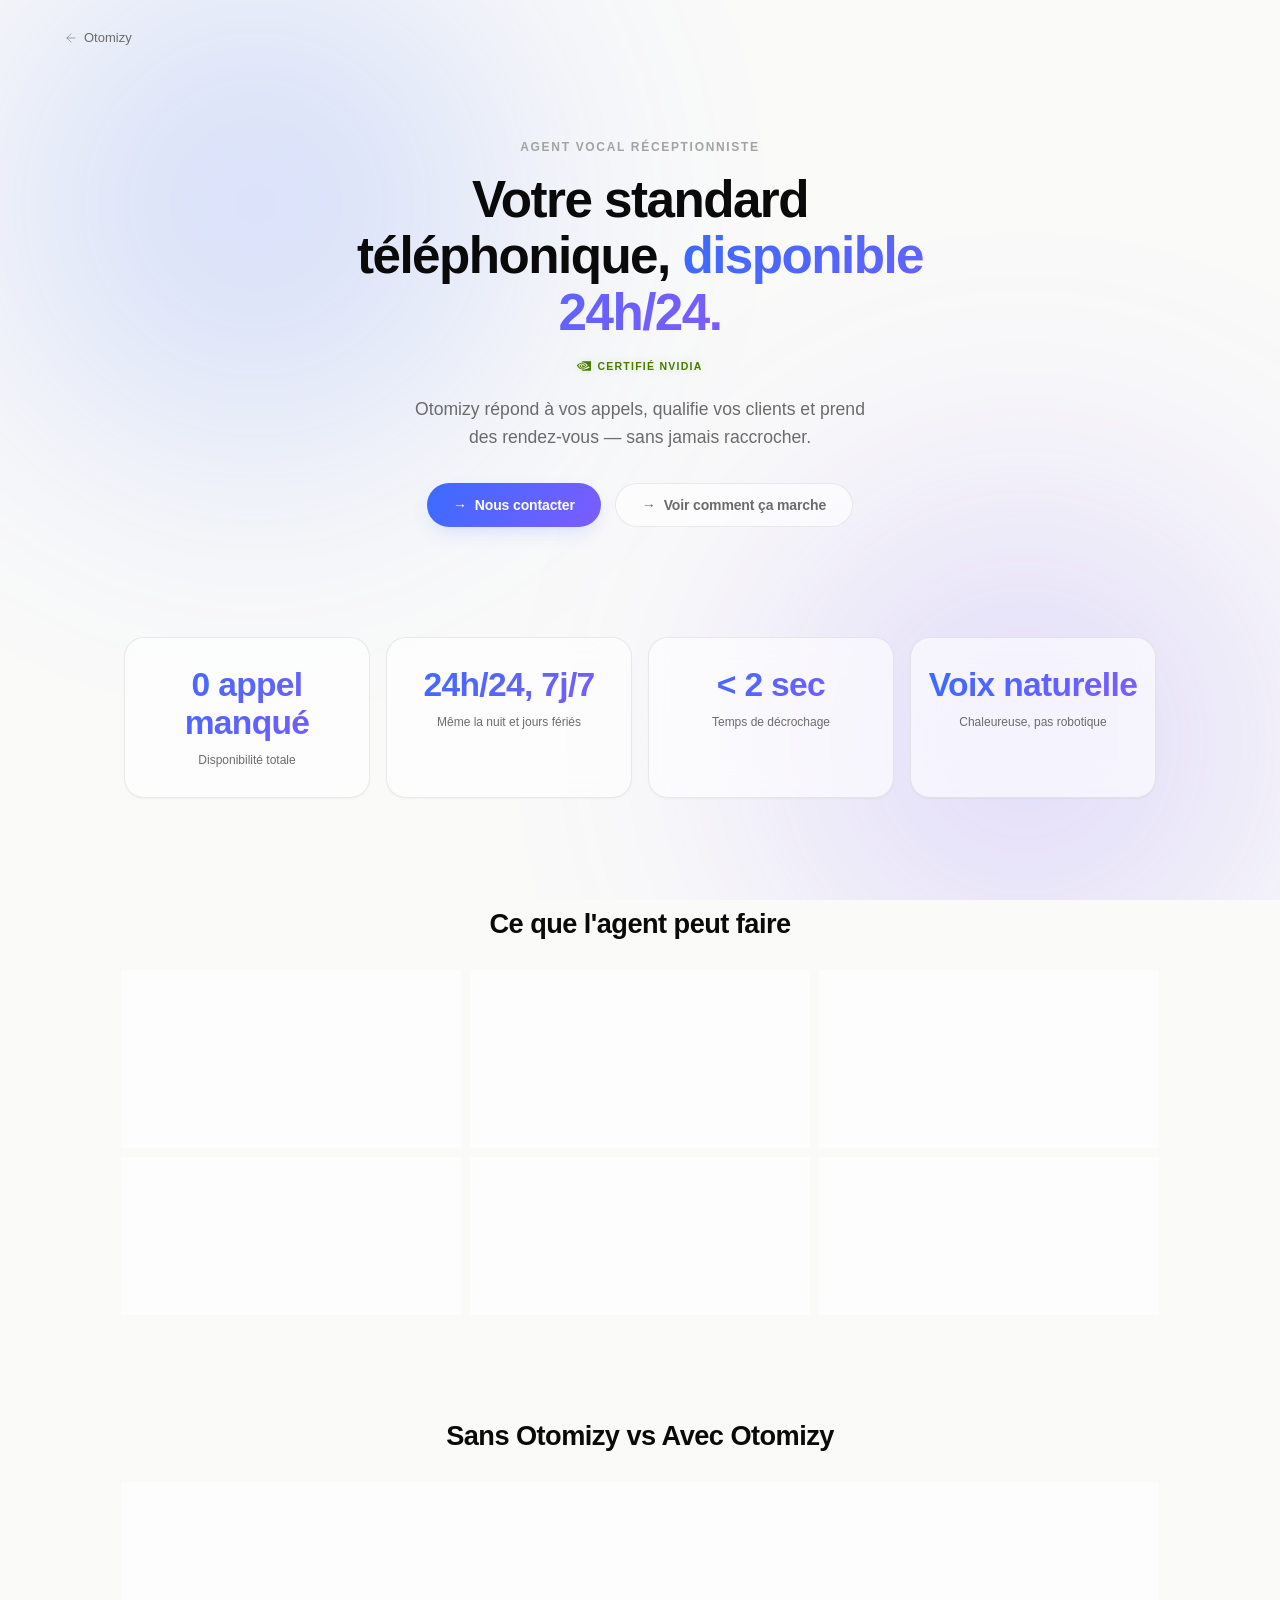
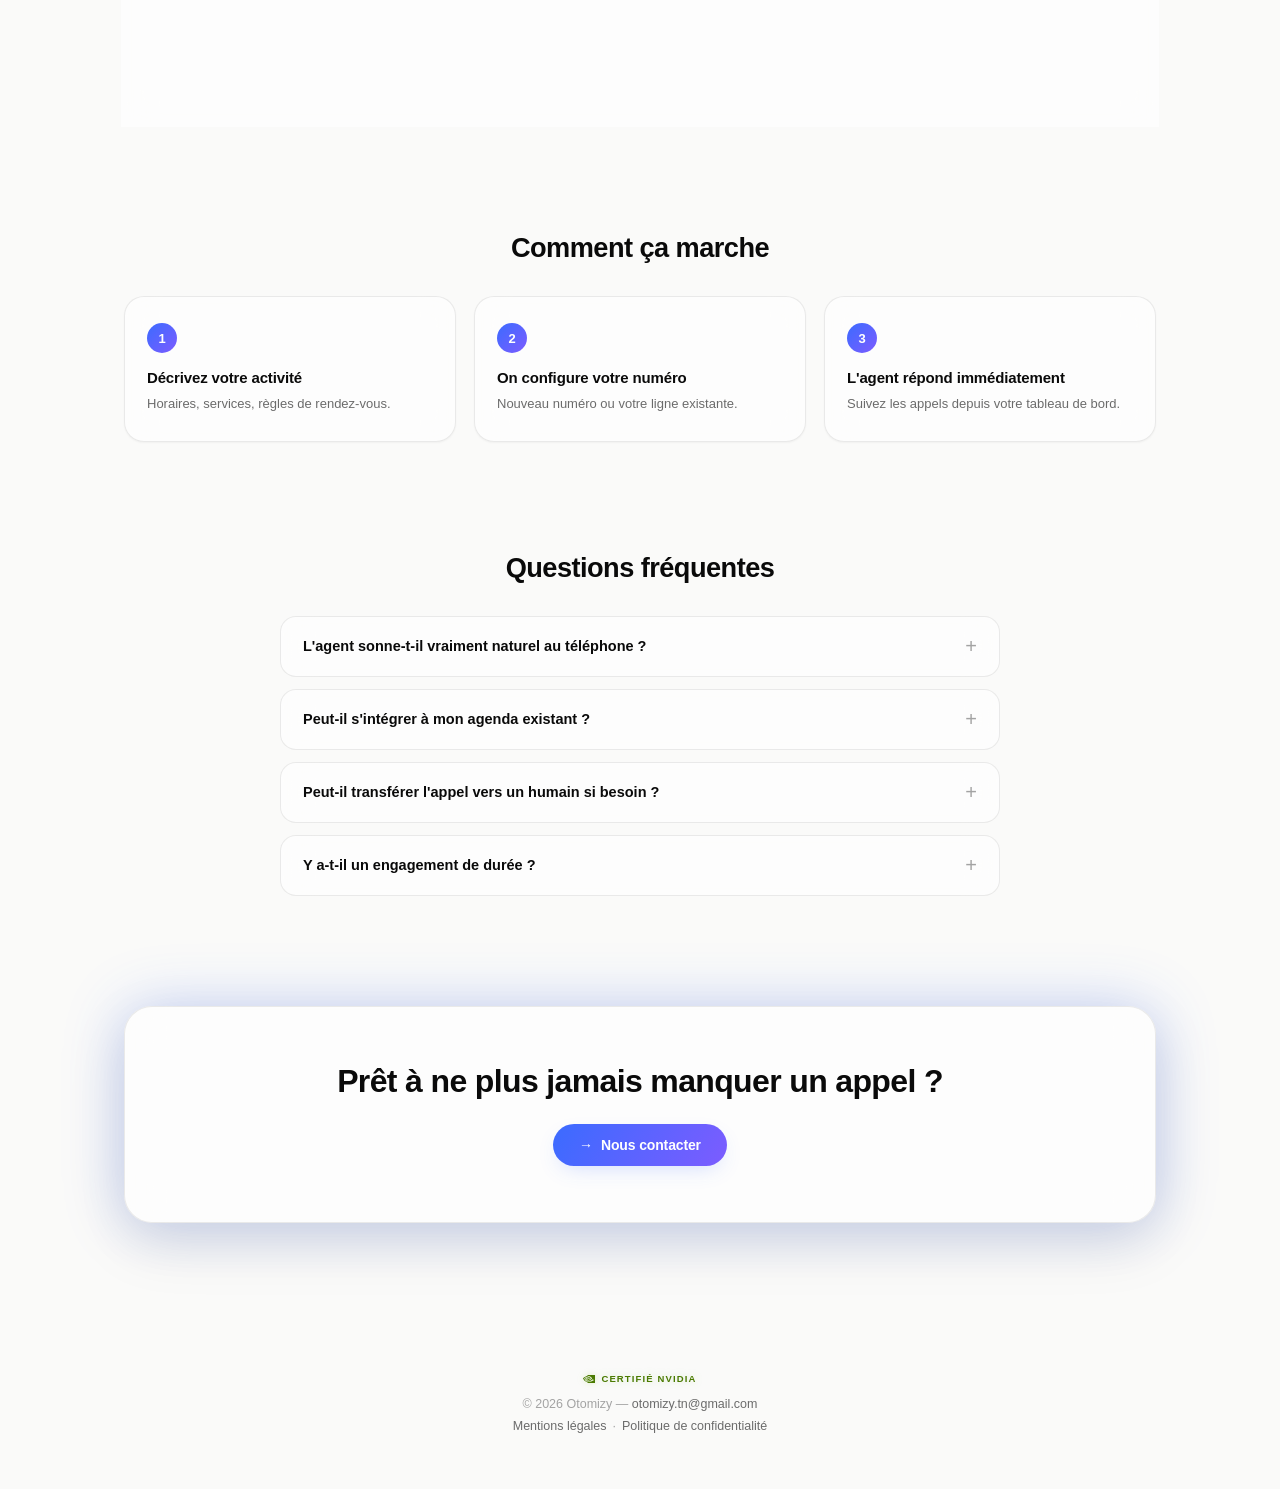
==== commit 68c8f886: "Met à jour la FAQ : forfaits de 6 mois ou 1 an payés en une fois Co-Authored-By: Claude Sonnet 5.5 <" ====
--- a/agent-vocal.html
+++ b/agent-vocal.html
@@ -192,7 +192,7 @@
       </details>
       <details class="cb-faq-item">
         <summary>Y a-t-il un engagement de durée ?</summary>
-        <p>Non, aucun engagement. Vous pouvez arrêter à tout moment, sans frais cachés.</p>
+        <p>Oui, nos forfaits sont de 6 mois ou 1 an, payés en une fois. C'est moins cher qu'au mois, et cela laisse le temps de voir de vrais résultats.</p>
       </details>
     </div>
   </section>
--- a/style.css
+++ b/style.css
@@ -1,4 +1,4 @@
-:root{--bg:#fafaf9;--bg-elevated:rgba(255, 255, 255, 0.6);--text:#0a0a0a;--text-muted:#6b6b6b;--text-faint:#a3a3a3;--border:rgba(10, 10, 10, 0.08);--border-strong:rgba(10, 10, 10, 0.14);--accent:#3b6bff;--accent-2:#7c5cff;--accent-3:#00c2b8;--glow:rgba(59, 107, 255, 0.25);--bubble-bg:rgba(255, 255, 255, 0.55);--bubble-border:rgba(255, 255, 255, 0.8);--shadow-soft:0 1px 2px rgba(10, 10, 10, 0.04);--shadow-lift:0 20px 60px rgba(10, 10, 10, 0.10);--grain-opacity:0.035;color-scheme:light}*{box-sizing:border-box}html{-webkit-text-size-adjust:100%}body{margin:0;min-height:100vh;background:var(--bg);color:var(--text);font-family:-apple-system,BlinkMacSystemFont,"SF Pro Display",Inter,"Segoe UI",Roboto,Helvetica,Arial,sans-serif;-webkit-font-smoothing:antialiased;-moz-osx-font-smoothing:grayscale;overflow-x:hidden;touch-action:manipulation;transition:background .5s ease,color .5s ease}a{color:inherit;text-decoration:none}button{font-family:inherit}.ambient{position:fixed;inset:0;z-index:0;pointer-events:none;overflow:hidden}.ambient::after,.ambient::before{content:"";position:absolute;width:60vmax;height:60vmax;border-radius:50%;filter:blur(120px);opacity:.25;transition:opacity .6s ease}.ambient::before{top:-20%;left:-10%;background:radial-gradient(circle,var(--accent),transparent 70%)}.ambient::after{bottom:-25%;right:-10%;background:radial-gradient(circle,var(--accent-2),transparent 70%)}.site-header{position:fixed;top:0;left:0;right:0;z-index:100;display:flex;align-items:center;justify-content:space-between;padding:28px clamp(20px,5vw,64px)}.logo{font-size:15px;font-weight:600;letter-spacing:-.01em;display:flex;align-items:center;gap:8px}.logo-mark{width:8px;height:8px;border-radius:50%;background:linear-gradient(135deg,var(--accent),var(--accent-2))}.header-actions{display:flex;align-items:center;gap:12px}.btn-whatsapp{display:flex;align-items:center;gap:8px;height:38px;padding:0 18px;border-radius:999px;background:linear-gradient(120deg,#25d366,#128c7e);color:#fff;font-size:13px;font-weight:600;letter-spacing:-.01em;white-space:nowrap;box-shadow:0 8px 24px -8px rgba(37,211,102,.55);transition:transform .25s ease,box-shadow .25s ease}.btn-whatsapp svg{width:16px;height:16px;flex-shrink:0}.btn-whatsapp:hover{transform:translateY(-2px);box-shadow:0 12px 30px -8px rgba(37,211,102,.7)}.hero{position:relative;z-index:1;min-height:100vh;display:flex;flex-direction:column;align-items:center;justify-content:center;text-align:center;padding:140px 24px 100px}.eyebrow{font-size:12px;font-weight:600;letter-spacing:.14em;text-transform:uppercase;color:var(--text-faint);margin-bottom:20px;opacity:0;animation:rise .8s ease forwards}.hero h1{font-size:clamp(2.4rem, 6vw, 4.4rem);line-height:1.05;font-weight:650;letter-spacing:-.03em;margin:0 0 20px;max-width:16ch;opacity:0;animation:rise .9s ease 80ms forwards}.hero h1 span{background:linear-gradient(120deg,var(--accent),var(--accent-2));-webkit-background-clip:text;background-clip:text;color:transparent}.hero p{font-size:clamp(1rem, 1.6vw, 1.2rem);color:var(--text-muted);max-width:42ch;line-height:1.6;margin:0 0 12px;opacity:0;animation:rise .9s ease .16s forwards}.hero .hint{font-size:13px;color:var(--text-faint);margin-top:8px;opacity:0;animation:rise .9s ease .24s forwards}@keyframes rise{from{opacity:0;transform:translateY(14px)}to{opacity:1;transform:translateY(0)}}.bubbles{display:flex;align-items:center;justify-content:center;gap:clamp(20px,5vw,64px);margin-top:72px;flex-wrap:wrap;opacity:0;animation:rise 1s ease .32s forwards}.bubble{position:relative;width:clamp(150px,20vw,190px);height:clamp(150px,20vw,190px);border-radius:32px;border:1px solid var(--bubble-border);background:var(--bubble-bg);backdrop-filter:blur(24px) saturate(160%);-webkit-backdrop-filter:blur(24px) saturate(160%);box-shadow:var(--shadow-soft),0 24px 48px -20px var(--glow);display:flex;flex-direction:column;align-items:center;justify-content:center;gap:14px;cursor:pointer;text-align:center;padding:20px;transition:transform .45s cubic-bezier(.22, 1, .36, 1),box-shadow .45s ease,border-color .45s ease,background .45s ease;animation:float 7s ease-in-out infinite}.bubble:first-child{animation-delay:0s}.bubble:nth-child(2){animation-delay:-2.3s}.bubble:nth-child(3){animation-delay:-4.6s}@keyframes float{0%,100%{transform:translateY(0)}50%{transform:translateY(-10px)}}.bubble::before{content:"";position:absolute;inset:0;border-radius:32px;padding:1px;opacity:0;transition:opacity .45s ease;background:linear-gradient(135deg,var(--accent),var(--accent-2),var(--accent-3));-webkit-mask:linear-gradient(#fff 0 0) content-box,linear-gradient(#fff 0 0);-webkit-mask-composite:xor;mask-composite:exclude}.bubble:focus-visible,.bubble:hover{transform:translateY(-14px) scale(1.08);background:var(--bubble-bg);box-shadow:0 0 0 1px var(--border-strong),0 30px 70px -12px var(--glow),0 0 60px var(--glow);animation-play-state:paused;outline:0}.bubble:focus-visible::before,.bubble:hover::before{opacity:1}.bubble-icon{width:34px;height:34px;display:flex;align-items:center;justify-content:center;color:var(--text);transition:transform .45s cubic-bezier(.22, 1, .36, 1),color .3s ease}.bubble-icon svg{width:100%;height:100%;stroke-width:1.4}.bubble:hover .bubble-icon{transform:scale(1.12);color:var(--accent)}.bubble-label{font-size:13.5px;font-weight:600;letter-spacing:-.01em;line-height:1.35;color:var(--text)}.bubble-sub{font-size:11px;color:var(--text-faint);letter-spacing:.02em}.bubble-badge{position:absolute;top:-11px;left:50%;transform:translateX(-50%);background:linear-gradient(120deg,var(--accent),var(--accent-2));color:#fff;font-size:9.5px;font-weight:700;letter-spacing:.05em;text-transform:uppercase;padding:4px 11px;border-radius:999px;box-shadow:0 6px 16px -4px var(--glow);white-space:nowrap}.site-footer{position:relative;z-index:1;text-align:center;padding:40px 24px 56px;font-size:12.5px;color:var(--text-faint)}.site-footer a{color:var(--text-muted);border-bottom:1px solid transparent;transition:border-color .3s ease,color .3s ease}.site-footer a:hover{color:var(--text);border-color:var(--border-strong)}.service-page{position:relative;z-index:1;min-height:100vh;display:flex;flex-direction:column;align-items:center;justify-content:center;text-align:center;padding:140px 24px 100px}.back-link{position:fixed;top:30px;left:clamp(20px,5vw,64px);z-index:100;font-size:13px;font-weight:500;color:var(--text-muted);display:flex;align-items:center;gap:6px;transition:color .3s ease,transform .2s ease}.back-link:hover{color:var(--text);transform:translateX(-2px)}.service-icon{width:68px;height:68px;border-radius:50%;border:1px solid var(--bubble-border);background:var(--bubble-bg);backdrop-filter:blur(20px);-webkit-backdrop-filter:blur(20px);display:flex;align-items:center;justify-content:center;color:var(--accent);margin-bottom:28px;box-shadow:0 0 40px var(--glow)}.service-icon svg{width:30px;height:30px;stroke-width:1.4}.service-page h1{font-size:clamp(2rem, 5vw, 3.2rem);font-weight:650;letter-spacing:-.03em;margin:0 0 18px;max-width:18ch}.service-page p{font-size:clamp(1rem, 1.5vw, 1.1rem);color:var(--text-muted);max-width:46ch;line-height:1.65;margin:0 0 40px}.cta-row{display:flex;gap:14px;flex-wrap:wrap;justify-content:center}.btn{padding:13px 26px;border-radius:999px;font-size:14px;font-weight:600;letter-spacing:-.01em;border:1px solid var(--border-strong);cursor:pointer;display:inline-flex;align-items:center;transition:transform .25s ease,box-shadow .25s ease,opacity .25s ease}.btn::before{content:"→";display:inline-block;margin-right:8px;transition:transform .25s ease}.btn:hover::before{transform:translateX(3px)}.btn-primary{position:relative;overflow:hidden;background:linear-gradient(120deg,var(--accent),var(--accent-2));color:#fff;border:none;box-shadow:0 8px 22px -8px var(--glow)}.btn-primary::after{content:"";position:absolute;top:0;left:-60%;width:35%;height:100%;background:linear-gradient(100deg,transparent,rgba(255,255,255,.55),transparent);transform:skewX(-20deg);animation:cta-shine 3.2s ease-in-out infinite;pointer-events:none}.btn-secondary{background:var(--bg-elevated);color:var(--text-muted);border-color:var(--border)}.btn:hover{transform:translateY(-2px);box-shadow:0 12px 30px -8px var(--glow)}.btn:active{transform:translateY(0) scale(.96);transition-duration:.1s}.btn-primary:hover{box-shadow:0 14px 34px -8px var(--glow)}.btn-primary:active{box-shadow:0 4px 14px -6px var(--glow)}@keyframes cta-shine{0%{left:-60%}22%{left:130%}100%{left:130%}}@media (prefers-reduced-motion:reduce){.btn-primary::after{display:none}.reveal{opacity:1;transform:none;transition:none}}.feature-grid{display:grid;grid-template-columns:repeat(auto-fit,minmax(180px,1fr));gap:16px;max-width:720px;margin-top:56px;width:100%}.feature-card{border:1px solid var(--border);background:var(--bg-elevated);backdrop-filter:blur(12px);-webkit-backdrop-filter:blur(12px);border-radius:18px;padding:22px 18px;text-align:left;transition:border-color .3s ease,transform .3s ease}.feature-card:hover{border-color:var(--border-strong);transform:translateY(-3px)}.feature-card h3{font-size:14px;font-weight:600;margin:0 0 6px;letter-spacing:-.01em}.feature-card p{font-size:12.5px;color:var(--text-muted);margin:0;max-width:none}.cb-page{position:relative;z-index:1;max-width:1080px;margin:0 auto;padding:140px 24px 110px;display:flex;flex-direction:column;gap:110px}.cb-heading{font-size:clamp(1.3rem, 2.4vw, 1.7rem);font-weight:650;letter-spacing:-.02em;text-align:center;margin:0 0 32px}.cb-hero{display:flex;align-items:center;justify-content:space-between;gap:56px}.cb-hero-text{flex:1 1 420px;text-align:left}.cb-hero-text .eyebrow{font-size:12px;font-weight:600;letter-spacing:.14em;text-transform:uppercase;color:var(--text-faint);margin:0 0 18px}.cb-hero-text h1{font-size:clamp(2rem, 4.4vw, 3.2rem);font-weight:650;letter-spacing:-.03em;line-height:1.08;margin:0 0 18px;max-width:14ch}.cb-hero-sub{font-size:clamp(1rem, 1.4vw, 1.1rem);color:var(--text-muted);line-height:1.6;max-width:42ch;margin:0 0 32px}.cb-hero-text .cta-row{justify-content:flex-start}.cb-hero-visual{flex:0 1 380px;display:flex;justify-content:center;align-items:center;background:0 0;box-shadow:none;border:none;padding:0}.cb-hero-visual img{display:block;width:100%;max-width:360px;height:auto;object-fit:contain;background:0 0;box-shadow:none;border:none;border-radius:0}.cb-stats{display:grid;grid-template-columns:repeat(4,1fr);gap:16px}.cb-stat{border:1px solid var(--border);background:var(--bg-elevated);backdrop-filter:blur(16px);-webkit-backdrop-filter:blur(16px);border-radius:20px;padding:28px 16px;text-align:center;box-shadow:var(--shadow-soft);transition:transform .3s ease,border-color .3s ease,box-shadow .3s ease}.cb-stat:hover{transform:translateY(-4px);border-color:var(--border-strong);box-shadow:0 24px 44px -20px var(--glow)}.cb-stat-value{display:block;font-size:clamp(1.5rem, 2.8vw, 2.1rem);font-weight:700;letter-spacing:-.02em;background:linear-gradient(120deg,var(--accent),var(--accent-2));-webkit-background-clip:text;background-clip:text;color:transparent;margin-bottom:8px}.cb-stat-label{font-size:12px;color:var(--text-muted);line-height:1.4}.cb-channels{text-align:center}.cb-channel-row{display:flex;justify-content:center;align-items:center;gap:clamp(24px,6vw,64px);flex-wrap:wrap}.cb-channel{display:flex;flex-direction:column;align-items:center;gap:10px;color:var(--text-muted);transition:color .3s ease,transform .3s ease}.cb-channel svg{width:30px;height:30px;stroke-width:1.4}.cb-channel span{font-size:12.5px;font-weight:600}.cb-channel:hover{color:var(--accent);transform:translateY(-3px)}.cb-table-wrap{overflow-x:auto;border-radius:20px;border:1px solid var(--border);background:var(--bg-elevated);backdrop-filter:blur(16px);-webkit-backdrop-filter:blur(16px);box-shadow:var(--shadow-soft)}.cb-table{width:100%;border-collapse:collapse;min-width:520px}.cb-table td,.cb-table th{padding:16px 22px;text-align:left;font-size:13.5px;border-bottom:1px solid var(--border);white-space:nowrap}.cb-table th{font-size:11.5px;text-transform:uppercase;letter-spacing:.06em;color:var(--text-faint);font-weight:600}.cb-table tbody tr:last-child td{border-bottom:none}.cb-table td:first-child{color:var(--text);font-weight:500;white-space:normal}.cb-table td:nth-child(2){color:var(--text-muted)}.cb-table td:nth-child(3){color:var(--accent);font-weight:600}.cb-steps{display:grid;grid-template-columns:repeat(3,1fr);gap:18px}.cb-step{border:1px solid var(--border);background:var(--bg-elevated);backdrop-filter:blur(16px);-webkit-backdrop-filter:blur(16px);border-radius:20px;padding:26px 22px;text-align:left;box-shadow:var(--shadow-soft);transition:transform .3s ease,border-color .3s ease}.cb-step:hover{transform:translateY(-4px);border-color:var(--border-strong)}.cb-step-num{display:inline-flex;align-items:center;justify-content:center;width:30px;height:30px;border-radius:50%;background:linear-gradient(135deg,var(--accent),var(--accent-2));color:#fff;font-size:13px;font-weight:700;margin-bottom:16px}.cb-step h3{font-size:15px;font-weight:600;letter-spacing:-.01em;margin:0 0 8px}.cb-step p{font-size:13px;color:var(--text-muted);line-height:1.55;margin:0;max-width:none}.cb-accordion{display:flex;flex-direction:column;gap:12px;max-width:720px;margin:0 auto}.cb-faq-item{border:1px solid var(--border);background:var(--bg-elevated);backdrop-filter:blur(16px);-webkit-backdrop-filter:blur(16px);border-radius:16px;padding:0 22px;transition:border-color .3s ease}.cb-faq-item[open]{border-color:var(--border-strong)}.cb-faq-item summary{cursor:pointer;list-style:none;padding:18px 0;font-size:14.5px;font-weight:600;display:flex;align-items:center;justify-content:space-between;gap:12px;text-align:left}.cb-faq-item summary::-webkit-details-marker{display:none}.cb-faq-item summary::after{content:"+";font-size:20px;font-weight:400;color:var(--text-faint);transition:transform .3s ease;flex-shrink:0}.cb-faq-item[open] summary::after{transform:rotate(45deg)}.cb-faq-item p{font-size:13.5px;color:var(--text-muted);line-height:1.6;margin:0 0 20px;max-width:none;text-align:left}.cb-cta-banner{text-align:center;border-radius:28px;border:1px solid var(--border);background:var(--bg-elevated);backdrop-filter:blur(20px);-webkit-backdrop-filter:blur(20px);padding:56px 32px;box-shadow:var(--shadow-lift),0 0 60px var(--glow)}.cb-cta-banner h2{font-size:clamp(1.4rem, 3vw, 2rem);font-weight:650;letter-spacing:-.02em;margin:0 0 24px}@media (max-width:860px){.cb-page{gap:84px}.cb-hero{flex-direction:column;text-align:center}.cb-hero-text{text-align:center}.cb-hero-text h1{max-width:none;margin-left:auto;margin-right:auto}.cb-hero-sub{margin-left:auto;margin-right:auto}.cb-hero-text .cta-row{justify-content:center}.cb-stats{grid-template-columns:repeat(2,1fr)}.cb-steps{grid-template-columns:1fr}}@media (max-width:480px){.cb-stat-value{font-size:1.3rem}.cb-table{min-width:0}.cb-table td,.cb-table th{padding:10px 10px;font-size:11.5px;white-space:normal}.cb-table th{font-size:9.5px}}.showcase-page{justify-content:flex-start;padding-top:120px}.showcase-page h1{margin-bottom:56px}.showcase{width:100%;max-width:1080px;margin:0 auto 64px}.showcase-head{text-align:left;margin-bottom:18px}.showcase-head h2{font-size:clamp(1.2rem, 2.2vw, 1.5rem);font-weight:650;letter-spacing:-.02em;margin:0 0 6px}.showcase-head p{font-size:13.5px;color:var(--text-muted);max-width:48ch;margin:0;line-height:1.5}.showcase-grid{display:grid;gap:14px}.showcase-grid--4{grid-template-columns:repeat(4,1fr)}.showcase-grid--3{grid-template-columns:repeat(3,1fr)}.showcase-item{position:relative;border-radius:18px;overflow:hidden;border:1px solid var(--border);background:var(--bg-elevated);box-shadow:var(--shadow-soft);aspect-ratio:4/5;transition:transform .4s cubic-bezier(.22, 1, .36, 1),box-shadow .4s ease,border-color .4s ease}.showcase-grid--3 .showcase-item{aspect-ratio:9/16}.showcase-item img,.showcase-item video{width:100%;height:100%;object-fit:cover;display:block}.showcase-item:hover{transform:translateY(-6px) scale(1.02);box-shadow:0 20px 44px -16px var(--glow);border-color:var(--border-strong)}.showcase-cta{margin-top:12px}@media (max-width:900px){.showcase-grid--4{grid-template-columns:repeat(2,1fr)}.showcase-grid--3{grid-template-columns:repeat(2,1fr)}}@media (max-width:520px){.showcase-grid--3,.showcase-grid--4{grid-template-columns:repeat(2,1fr);gap:10px}.showcase-grid--3 .showcase-item:last-child:nth-child(odd){grid-column:1/-1;max-width:calc(50% - 5px);margin:0 auto}.showcase-head{text-align:center}.showcase-head p{margin-left:auto;margin-right:auto}.showcase-page .cta-row{margin-bottom:32px}}@media (max-width:640px){.bubbles{gap:22px}.bubble{width:140px;height:140px}.btn-whatsapp span{display:none}.btn-whatsapp{width:44px;height:44px;padding:0;justify-content:center}.back-link{top:37px}.btn{min-height:44px}}@media (max-width:640px){.bubbles{flex-direction:column;align-items:stretch;gap:12px;margin-top:40px}.bubble{width:100%;height:auto;min-height:84px;display:grid;grid-template-columns:52px 1fr;grid-template-rows:auto auto;align-items:center;column-gap:16px;row-gap:2px;text-align:left;padding:16px 20px;border-radius:20px;animation:none;backdrop-filter:blur(10px) saturate(160%);-webkit-backdrop-filter:blur(10px) saturate(160%)}.bubble::before{border-radius:20px}.bubble:hover,.bubble:focus-visible{transform:none}.bubble:active{transform:scale(.97)}.bubble-icon{grid-column:1;grid-row:1/3;width:48px;height:48px;border-radius:14px;color:#fff;box-shadow:0 8px 20px -8px var(--glow)}.bubble-icon svg{width:22px;height:22px}.bubble:nth-child(1) .bubble-icon{background:linear-gradient(135deg,var(--accent),var(--accent-2))}.bubble:nth-child(2) .bubble-icon{background:linear-gradient(135deg,var(--accent-3),#00a89f)}.bubble:nth-child(3) .bubble-icon{background:linear-gradient(135deg,var(--accent-2),#a78bfa)}.bubble:hover .bubble-icon,.bubble:focus-visible .bubble-icon{color:#fff;transform:none}.bubble-label{grid-column:2;grid-row:1;font-size:14.5px}.bubble-sub{grid-column:2;grid-row:2;font-size:12px}.bubble-badge{top:-9px;left:auto;right:16px;transform:none;font-size:8.5px;padding:3px 9px}}.av-hero{max-width:620px;margin:0 auto;text-align:center}.av-hero .eyebrow{font-size:12px;font-weight:600;letter-spacing:.14em;text-transform:uppercase;color:var(--text-faint);margin:0 0 18px}.av-hero h1{font-size:clamp(2rem, 4.6vw, 3.2rem);font-weight:650;letter-spacing:-.03em;line-height:1.1;margin:0 0 18px}.av-hero-sub{font-size:clamp(1rem, 1.4vw, 1.1rem);color:var(--text-muted);line-height:1.6;max-width:46ch;margin:0 auto 32px}.av-hero .cta-row{justify-content:center}.av-feature-grid{display:grid;grid-template-columns:repeat(4,1fr);gap:16px}.av-feature{border:1px solid var(--border);background:var(--bg-elevated);backdrop-filter:blur(16px);-webkit-backdrop-filter:blur(16px);border-radius:20px;padding:26px 22px;text-align:left;box-shadow:var(--shadow-soft);transition:transform .3s ease,border-color .3s ease}.av-feature:hover{transform:translateY(-4px);border-color:var(--border-strong)}.av-feature-icon{width:40px;height:40px;border-radius:12px;background:linear-gradient(135deg,var(--accent),var(--accent-2));color:#fff;display:flex;align-items:center;justify-content:center;margin-bottom:16px}.av-feature-icon svg{width:20px;height:20px;stroke-width:1.6}.av-feature h3{font-size:14.5px;font-weight:600;letter-spacing:-.01em;margin:0 0 6px}.av-feature p{font-size:12.5px;color:var(--text-muted);line-height:1.55;margin:0;max-width:none}@media (max-width:860px){.av-feature-grid{grid-template-columns:repeat(2,1fr)}}@media (max-width:480px){.av-feature-grid{grid-template-columns:1fr}}@media (max-width:768px){.av-feature,.bubble,.cb-cta-banner,.cb-faq-item,.cb-stat,.cb-step,.cb-table-wrap,.feature-card,.service-icon{backdrop-filter:none;-webkit-backdrop-filter:none}.ambient::after,.ambient::before{width:90vw;height:90vw;filter:blur(60px)}}.site-footer p{margin:0}.site-footer .site-footer-links{margin-top:8px}.site-footer .site-footer-links a{margin:0 6px}.legal-page{position:relative;z-index:1;max-width:760px;margin:0 auto;padding:140px 24px 100px}.legal-page h1{font-size:clamp(1.8rem, 4vw, 2.6rem);font-weight:650;letter-spacing:-.03em;margin:0 0 8px}.legal-page .legal-updated{font-size:12.5px;color:var(--text-faint);margin:0 0 48px}.legal-page h2{font-size:1.15rem;font-weight:650;letter-spacing:-.02em;margin:40px 0 14px}.legal-page h2:first-of-type{margin-top:0}.legal-page p{font-size:14.5px;color:var(--text-muted);line-height:1.7;margin:0 0 16px;max-width:none}.legal-page ul{margin:0 0 16px;padding-left:20px}.legal-page li{font-size:14.5px;color:var(--text-muted);line-height:1.7;margin-bottom:8px}.legal-page strong{color:var(--text);font-weight:600}.legal-page a{color:var(--accent);text-decoration:underline;text-underline-offset:2px}@media (max-width:640px){.legal-page{padding-top:110px}}
+:root{--bg:#fafaf9;--bg-elevated:rgba(255, 255, 255, 0.6);--text:#0a0a0a;--text-muted:#6b6b6b;--text-faint:#a3a3a3;--border:rgba(10, 10, 10, 0.08);--border-strong:rgba(10, 10, 10, 0.14);--accent:#3b6bff;--accent-2:#7c5cff;--accent-3:#00c2b8;--glow:rgba(59, 107, 255, 0.25);--bubble-bg:rgba(255, 255, 255, 0.55);--bubble-border:rgba(255, 255, 255, 0.8);--shadow-soft:0 1px 2px rgba(10, 10, 10, 0.04);--shadow-lift:0 20px 60px rgba(10, 10, 10, 0.10);--grain-opacity:0.035;color-scheme:light}*{box-sizing:border-box}html{-webkit-text-size-adjust:100%}body{margin:0;min-height:100vh;background:var(--bg);color:var(--text);font-family:-apple-system,BlinkMacSystemFont,"SF Pro Display",Inter,"Segoe UI",Roboto,Helvetica,Arial,sans-serif;-webkit-font-smoothing:antialiased;-moz-osx-font-smoothing:grayscale;overflow-x:hidden;touch-action:manipulation;transition:background .5s ease,color .5s ease}a{color:inherit;text-decoration:none}button{font-family:inherit}.ambient{position:fixed;inset:0;z-index:0;pointer-events:none;overflow:hidden}.ambient::after,.ambient::before{content:"";position:absolute;width:60vmax;height:60vmax;border-radius:50%;filter:blur(120px);opacity:.25;transition:opacity .6s ease}.ambient::before{top:-20%;left:-10%;background:radial-gradient(circle,var(--accent),transparent 70%)}.ambient::after{bottom:-25%;right:-10%;background:radial-gradient(circle,var(--accent-2),transparent 70%)}.site-header{position:fixed;top:0;left:0;right:0;z-index:100;display:flex;align-items:center;justify-content:space-between;padding:28px clamp(20px,5vw,64px)}.logo{font-size:15px;font-weight:600;letter-spacing:-.01em;display:flex;align-items:center;gap:8px}.logo-mark{width:8px;height:8px;border-radius:50%;background:linear-gradient(135deg,var(--accent),var(--accent-2))}.header-actions{display:flex;align-items:center;gap:12px}.btn-whatsapp{display:flex;align-items:center;gap:8px;height:38px;padding:0 18px;border-radius:999px;background:linear-gradient(120deg,#25d366,#128c7e);color:#fff;font-size:13px;font-weight:600;letter-spacing:-.01em;white-space:nowrap;box-shadow:0 8px 24px -8px rgba(37,211,102,.55);transition:transform .25s ease,box-shadow .25s ease}.btn-whatsapp svg{width:16px;height:16px;flex-shrink:0}.btn-whatsapp:hover{transform:translateY(-2px);box-shadow:0 12px 30px -8px rgba(37,211,102,.7)}.hero{position:relative;z-index:1;min-height:100vh;display:flex;flex-direction:column;align-items:center;justify-content:center;text-align:center;padding:140px 24px 100px}.eyebrow{font-size:12px;font-weight:600;letter-spacing:.14em;text-transform:uppercase;color:var(--text-faint);margin-bottom:20px;opacity:0;animation:rise .8s ease forwards}.hero h1{font-size:clamp(2.4rem, 6vw, 4.4rem);line-height:1.05;font-weight:650;letter-spacing:-.03em;margin:0 0 20px;max-width:16ch;opacity:0;animation:rise .9s ease 80ms forwards}.hero h1 span{background:linear-gradient(120deg,var(--accent),var(--accent-2));-webkit-background-clip:text;background-clip:text;color:transparent}.hero p{font-size:clamp(1rem, 1.6vw, 1.2rem);color:var(--text-muted);max-width:42ch;line-height:1.6;margin:0 0 12px;opacity:0;animation:rise .9s ease .16s forwards}.hero .hint{font-size:13px;color:var(--text-faint);margin-top:8px;opacity:0;animation:rise .9s ease .24s forwards}@keyframes rise{from{opacity:0;transform:translateY(14px)}to{opacity:1;transform:translateY(0)}}.bubbles{display:flex;align-items:center;justify-content:center;gap:clamp(20px,5vw,64px);margin-top:72px;flex-wrap:wrap;opacity:0;animation:rise 1s ease .32s forwards}.bubble{position:relative;width:clamp(150px,20vw,190px);height:clamp(150px,20vw,190px);border-radius:32px;border:1px solid var(--bubble-border);background:var(--bubble-bg);backdrop-filter:blur(24px) saturate(160%);-webkit-backdrop-filter:blur(24px) saturate(160%);box-shadow:var(--shadow-soft),0 24px 48px -20px var(--glow);display:flex;flex-direction:column;align-items:center;justify-content:center;gap:14px;cursor:pointer;text-align:center;padding:20px;transition:transform .45s cubic-bezier(.22, 1, .36, 1),box-shadow .45s ease,border-color .45s ease,background .45s ease;animation:float 7s ease-in-out infinite}.bubble:first-child{animation-delay:0s}.bubble:nth-child(2){animation-delay:-2.3s}@keyframes float{0%,100%{transform:translateY(0)}50%{transform:translateY(-10px)}}.bubble::before{content:"";position:absolute;inset:0;border-radius:32px;padding:1px;opacity:0;transition:opacity .45s ease;background:linear-gradient(135deg,var(--accent),var(--accent-2),var(--accent-3));-webkit-mask:linear-gradient(#fff 0 0) content-box,linear-gradient(#fff 0 0);-webkit-mask-composite:xor;mask-composite:exclude}.bubble:focus-visible,.bubble:hover{transform:translateY(-14px) scale(1.08);background:var(--bubble-bg);box-shadow:0 0 0 1px var(--border-strong),0 30px 70px -12px var(--glow),0 0 60px var(--glow);animation-play-state:paused;outline:0}.bubble:focus-visible::before,.bubble:hover::before{opacity:1}.bubble-icon{width:34px;height:34px;display:flex;align-items:center;justify-content:center;color:var(--text);transition:transform .45s cubic-bezier(.22, 1, .36, 1),color .3s ease}.bubble-icon svg{width:100%;height:100%;stroke-width:1.4}.bubble:hover .bubble-icon{transform:scale(1.12);color:var(--accent)}.bubble-label{font-size:13.5px;font-weight:600;letter-spacing:-.01em;line-height:1.35;color:var(--text)}.bubble-sub{font-size:11px;color:var(--text-faint);letter-spacing:.02em}.bubble-badge{position:absolute;top:-11px;left:50%;transform:translateX(-50%);background:linear-gradient(120deg,var(--accent),var(--accent-2));color:#fff;font-size:9.5px;font-weight:700;letter-spacing:.05em;text-transform:uppercase;padding:4px 11px;border-radius:999px;box-shadow:0 6px 16px -4px var(--glow);white-space:nowrap}.site-footer{position:relative;z-index:1;text-align:center;padding:40px 24px 56px;font-size:12.5px;color:var(--text-faint)}.site-footer a{color:var(--text-muted);border-bottom:1px solid transparent;transition:border-color .3s ease,color .3s ease}.site-footer a:hover{color:var(--text);border-color:var(--border-strong)}.service-page{position:relative;z-index:1;min-height:100vh;display:flex;flex-direction:column;align-items:center;justify-content:center;text-align:center;padding:140px 24px 100px}.back-link{position:fixed;top:30px;left:clamp(20px,5vw,64px);z-index:100;font-size:13px;font-weight:500;color:var(--text-muted);display:flex;align-items:center;gap:6px;transition:color .3s ease,transform .2s ease}.back-link:hover{color:var(--text);transform:translateX(-2px)}.service-icon{width:68px;height:68px;border-radius:50%;border:1px solid var(--bubble-border);background:var(--bubble-bg);backdrop-filter:blur(20px);-webkit-backdrop-filter:blur(20px);display:flex;align-items:center;justify-content:center;color:var(--accent);margin-bottom:28px;box-shadow:0 0 40px var(--glow)}.service-icon svg{width:30px;height:30px;stroke-width:1.4}.service-page h1{font-size:clamp(2rem, 5vw, 3.2rem);font-weight:650;letter-spacing:-.03em;margin:0 0 18px;max-width:18ch}.service-page p{font-size:clamp(1rem, 1.5vw, 1.1rem);color:var(--text-muted);max-width:46ch;line-height:1.65;margin:0 0 40px}.cta-row{display:flex;gap:14px;flex-wrap:wrap;justify-content:center}.btn{padding:13px 26px;border-radius:999px;font-size:14px;font-weight:600;letter-spacing:-.01em;border:1px solid var(--border-strong);cursor:pointer;display:inline-flex;align-items:center;transition:transform .25s ease,box-shadow .25s ease,opacity .25s ease}.btn::before{content:"→";display:inline-block;margin-right:8px;transition:transform .25s ease}.btn:hover::before{transform:translateX(3px)}.btn-primary{position:relative;overflow:hidden;background:linear-gradient(120deg,var(--accent),var(--accent-2));color:#fff;border:none;box-shadow:0 8px 22px -8px var(--glow)}.btn-primary::after{content:"";position:absolute;top:0;left:-60%;width:35%;height:100%;background:linear-gradient(100deg,transparent,rgba(255,255,255,.55),transparent);transform:skewX(-20deg);animation:cta-shine 3.2s ease-in-out infinite;pointer-events:none}.btn-secondary{background:var(--bg-elevated);color:var(--text-muted);border-color:var(--border)}.btn:hover{transform:translateY(-2px);box-shadow:0 12px 30px -8px var(--glow)}.btn:active{transform:translateY(0) scale(.96);transition-duration:.1s}.btn-primary:hover{box-shadow:0 14px 34px -8px var(--glow)}.btn-primary:active{box-shadow:0 4px 14px -6px var(--glow)}@keyframes cta-shine{0%{left:-60%}22%{left:130%}100%{left:130%}}@media (prefers-reduced-motion:reduce){.btn-primary::after{display:none}.reveal{opacity:1;transform:none;transition:none}}.feature-grid{display:grid;grid-template-columns:repeat(auto-fit,minmax(180px,1fr));gap:16px;max-width:720px;margin-top:56px;width:100%}.feature-card{border:1px solid var(--border);background:var(--bg-elevated);backdrop-filter:blur(12px);-webkit-backdrop-filter:blur(12px);border-radius:18px;padding:22px 18px;text-align:left;transition:border-color .3s ease,transform .3s ease}.feature-card:hover{border-color:var(--border-strong);transform:translateY(-3px)}.feature-card h3{font-size:14px;font-weight:600;margin:0 0 6px;letter-spacing:-.01em}.feature-card p{font-size:12.5px;color:var(--text-muted);margin:0;max-width:none}.cb-page{position:relative;z-index:1;max-width:1080px;margin:0 auto;padding:140px 24px 110px;display:flex;flex-direction:column;gap:110px}.cb-heading{font-size:clamp(1.3rem, 2.4vw, 1.7rem);font-weight:650;letter-spacing:-.02em;text-align:center;margin:0 0 32px}.cb-hero{display:flex;align-items:center;justify-content:space-between;gap:56px}.cb-hero-text{flex:1 1 420px;text-align:left}.cb-hero-text .eyebrow{font-size:12px;font-weight:600;letter-spacing:.14em;text-transform:uppercase;color:var(--text-faint);margin:0 0 18px}.cb-hero-text h1{font-size:clamp(2rem, 4.4vw, 3.2rem);font-weight:650;letter-spacing:-.03em;line-height:1.08;margin:0 0 18px;max-width:14ch}.cb-hero-sub{font-size:clamp(1rem, 1.4vw, 1.1rem);color:var(--text-muted);line-height:1.6;max-width:42ch;margin:0 0 32px}.cb-hero-text .cta-row{justify-content:flex-start}.cb-hero-visual{flex:0 1 380px;display:flex;justify-content:center;align-items:center;background:0 0;box-shadow:none;border:none;padding:0}.cb-hero-visual img{display:block;width:100%;max-width:360px;height:auto;object-fit:contain;background:0 0;box-shadow:none;border:none;border-radius:0}.cb-stats{display:grid;grid-template-columns:repeat(4,1fr);gap:16px}.cb-stat{border:1px solid var(--border);background:var(--bg-elevated);backdrop-filter:blur(16px);-webkit-backdrop-filter:blur(16px);border-radius:20px;padding:28px 16px;text-align:center;box-shadow:var(--shadow-soft);transition:transform .3s ease,border-color .3s ease,box-shadow .3s ease}.cb-stat:hover{transform:translateY(-4px);border-color:var(--border-strong);box-shadow:0 24px 44px -20px var(--glow)}.cb-stat-value{display:block;font-size:clamp(1.5rem, 2.8vw, 2.1rem);font-weight:700;letter-spacing:-.02em;background:linear-gradient(120deg,var(--accent),var(--accent-2));-webkit-background-clip:text;background-clip:text;color:transparent;margin-bottom:8px}.cb-stat-label{font-size:12px;color:var(--text-muted);line-height:1.4}.cb-channels{text-align:center}.cb-channel-row{display:flex;justify-content:center;align-items:center;gap:clamp(24px,6vw,64px);flex-wrap:wrap}.cb-channel{display:flex;flex-direction:column;align-items:center;gap:10px;color:var(--text-muted);transition:color .3s ease,transform .3s ease}.cb-channel svg{width:30px;height:30px;stroke-width:1.4}.cb-channel span{font-size:12.5px;font-weight:600}.cb-channel:hover{color:var(--accent);transform:translateY(-3px)}.cb-table-wrap{overflow-x:auto;border-radius:20px;border:1px solid var(--border);background:var(--bg-elevated);backdrop-filter:blur(16px);-webkit-backdrop-filter:blur(16px);box-shadow:var(--shadow-soft)}.cb-table{width:100%;border-collapse:collapse;min-width:520px}.cb-table td,.cb-table th{padding:16px 22px;text-align:left;font-size:13.5px;border-bottom:1px solid var(--border);white-space:nowrap}.cb-table th{font-size:11.5px;text-transform:uppercase;letter-spacing:.06em;color:var(--text-faint);font-weight:600}.cb-table tbody tr:last-child td{border-bottom:none}.cb-table td:first-child{color:var(--text);font-weight:500;white-space:normal}.cb-table td:nth-child(2){color:var(--text-muted)}.cb-table td:nth-child(3){color:var(--accent);font-weight:600}.cb-steps{display:grid;grid-template-columns:repeat(3,1fr);gap:18px}.cb-step{border:1px solid var(--border);background:var(--bg-elevated);backdrop-filter:blur(16px);-webkit-backdrop-filter:blur(16px);border-radius:20px;padding:26px 22px;text-align:left;box-shadow:var(--shadow-soft);transition:transform .3s ease,border-color .3s ease}.cb-step:hover{transform:translateY(-4px);border-color:var(--border-strong)}.cb-step-num{display:inline-flex;align-items:center;justify-content:center;width:30px;height:30px;border-radius:50%;background:linear-gradient(135deg,var(--accent),var(--accent-2));color:#fff;font-size:13px;font-weight:700;margin-bottom:16px}.cb-step h3{font-size:15px;font-weight:600;letter-spacing:-.01em;margin:0 0 8px}.cb-step p{font-size:13px;color:var(--text-muted);line-height:1.55;margin:0;max-width:none}.cb-accordion{display:flex;flex-direction:column;gap:12px;max-width:720px;margin:0 auto}.cb-faq-item{border:1px solid var(--border);background:var(--bg-elevated);backdrop-filter:blur(16px);-webkit-backdrop-filter:blur(16px);border-radius:16px;padding:0 22px;transition:border-color .3s ease}.cb-faq-item[open]{border-color:var(--border-strong)}.cb-faq-item summary{cursor:pointer;list-style:none;padding:18px 0;font-size:14.5px;font-weight:600;display:flex;align-items:center;justify-content:space-between;gap:12px;text-align:left}.cb-faq-item summary::-webkit-details-marker{display:none}.cb-faq-item summary::after{content:"+";font-size:20px;font-weight:400;color:var(--text-faint);transition:transform .3s ease;flex-shrink:0}.cb-faq-item[open] summary::after{transform:rotate(45deg)}.cb-faq-item p{font-size:13.5px;color:var(--text-muted);line-height:1.6;margin:0 0 20px;max-width:none;text-align:left}.cb-cta-banner{text-align:center;border-radius:28px;border:1px solid var(--border);background:var(--bg-elevated);backdrop-filter:blur(20px);-webkit-backdrop-filter:blur(20px);padding:56px 32px;box-shadow:var(--shadow-lift),0 0 60px var(--glow)}.cb-cta-banner h2{font-size:clamp(1.4rem, 3vw, 2rem);font-weight:650;letter-spacing:-.02em;margin:0 0 24px}@media (max-width:860px){.cb-page{gap:84px}.cb-hero{flex-direction:column;text-align:center}.cb-hero-text{text-align:center}.cb-hero-text h1{max-width:none;margin-left:auto;margin-right:auto}.cb-hero-sub{margin-left:auto;margin-right:auto}.cb-hero-text .cta-row{justify-content:center}.cb-stats{grid-template-columns:repeat(2,1fr)}.cb-steps{grid-template-columns:1fr}}@media (max-width:480px){.cb-stat-value{font-size:1.3rem}.cb-table{min-width:0}.cb-table td,.cb-table th{padding:10px 10px;font-size:11.5px;white-space:normal}.cb-table th{font-size:9.5px}}@media (max-width:640px){.bubbles{gap:22px}.bubble{width:140px;height:140px}.btn-whatsapp span{display:none}.btn-whatsapp{width:44px;height:44px;padding:0;justify-content:center}.back-link{top:37px}.btn{min-height:44px}}@media (max-width:640px){.bubbles{flex-direction:column;align-items:stretch;gap:12px;margin-top:40px}.bubble{width:100%;height:auto;min-height:84px;display:grid;grid-template-columns:52px 1fr;grid-template-rows:auto auto;align-items:center;column-gap:16px;row-gap:2px;text-align:left;padding:16px 20px;border-radius:20px;animation:none;backdrop-filter:blur(10px) saturate(160%);-webkit-backdrop-filter:blur(10px) saturate(160%)}.bubble::before{border-radius:20px}.bubble:hover,.bubble:focus-visible{transform:none}.bubble:active{transform:scale(.97)}.bubble-icon{grid-column:1;grid-row:1/3;width:48px;height:48px;border-radius:14px;color:#fff;box-shadow:0 8px 20px -8px var(--glow)}.bubble-icon svg{width:22px;height:22px}.bubble:nth-child(1) .bubble-icon{background:linear-gradient(135deg,var(--accent),var(--accent-2))}.bubble:nth-child(2) .bubble-icon{background:linear-gradient(135deg,var(--accent-3),#00a89f)}.bubble:hover .bubble-icon,.bubble:focus-visible .bubble-icon{color:#fff;transform:none}.bubble-label{grid-column:2;grid-row:1;font-size:14.5px}.bubble-sub{grid-column:2;grid-row:2;font-size:12px}.bubble-badge{top:-9px;left:auto;right:16px;transform:none;font-size:8.5px;padding:3px 9px}}.av-hero{max-width:620px;margin:0 auto;text-align:center}.av-hero .eyebrow{font-size:12px;font-weight:600;letter-spacing:.14em;text-transform:uppercase;color:var(--text-faint);margin:0 0 18px}.av-hero h1{font-size:clamp(2rem, 4.6vw, 3.2rem);font-weight:650;letter-spacing:-.03em;line-height:1.1;margin:0 0 18px}.av-hero-sub{font-size:clamp(1rem, 1.4vw, 1.1rem);color:var(--text-muted);line-height:1.6;max-width:46ch;margin:0 auto 32px}.av-hero .cta-row{justify-content:center}.av-feature-grid{display:grid;grid-template-columns:repeat(4,1fr);gap:16px}.av-feature{border:1px solid var(--border);background:var(--bg-elevated);backdrop-filter:blur(16px);-webkit-backdrop-filter:blur(16px);border-radius:20px;padding:26px 22px;text-align:left;box-shadow:var(--shadow-soft);transition:transform .3s ease,border-color .3s ease}.av-feature:hover{transform:translateY(-4px);border-color:var(--border-strong)}.av-feature-icon{width:40px;height:40px;border-radius:12px;background:linear-gradient(135deg,var(--accent),var(--accent-2));color:#fff;display:flex;align-items:center;justify-content:center;margin-bottom:16px}.av-feature-icon svg{width:20px;height:20px;stroke-width:1.6}.av-feature h3{font-size:14.5px;font-weight:600;letter-spacing:-.01em;margin:0 0 6px}.av-feature p{font-size:12.5px;color:var(--text-muted);line-height:1.55;margin:0;max-width:none}@media (max-width:860px){.av-feature-grid{grid-template-columns:repeat(2,1fr)}}@media (max-width:480px){.av-feature-grid{grid-template-columns:1fr}}@media (max-width:768px){.av-feature,.bubble,.cb-cta-banner,.cb-faq-item,.cb-stat,.cb-step,.cb-table-wrap,.feature-card,.service-icon{backdrop-filter:none;-webkit-backdrop-filter:none}.ambient::after,.ambient::before{width:90vw;height:90vw;filter:blur(60px)}}.site-footer p{margin:0}.site-footer .site-footer-links{margin-top:8px}.site-footer .site-footer-links a{margin:0 6px}.legal-page{position:relative;z-index:1;max-width:760px;margin:0 auto;padding:140px 24px 100px}.legal-page h1{font-size:clamp(1.8rem, 4vw, 2.6rem);font-weight:650;letter-spacing:-.03em;margin:0 0 8px}.legal-page .legal-updated{font-size:12.5px;color:var(--text-faint);margin:0 0 48px}.legal-page h2{font-size:1.15rem;font-weight:650;letter-spacing:-.02em;margin:40px 0 14px}.legal-page h2:first-of-type{margin-top:0}.legal-page p{font-size:14.5px;color:var(--text-muted);line-height:1.7;margin:0 0 16px;max-width:none}.legal-page ul{margin:0 0 16px;padding-left:20px}.legal-page li{font-size:14.5px;color:var(--text-muted);line-height:1.7;margin-bottom:8px}.legal-page strong{color:var(--text);font-weight:600}.legal-page a{color:var(--accent);text-decoration:underline;text-underline-offset:2px}@media (max-width:640px){.legal-page{padding-top:110px}}
 .reveal{opacity:0;transform:translateY(24px)}
 .reveal.is-visible{opacity:1;transform:translateY(0)}
 .cb-hero-text h1 span,.av-hero h1 span{background:linear-gradient(120deg,var(--accent),var(--accent-2));-webkit-background-clip:text;background-clip:text;color:transparent}
@@ -7,13 +7,11 @@
 
 .nvidia-badge,:is(.hero,.service-page,.cb-page,.site-footer) .nvidia-badge{display:inline-flex;align-items:center;gap:6px;margin:-4px 0 22px;padding:0;color:var(--nvidia);font-size:10.5px;font-weight:700;letter-spacing:.12em;text-transform:uppercase;line-height:1;white-space:nowrap;text-shadow:0 0 10px var(--nvidia-glow);opacity:0;animation:rise .9s ease .12s forwards}
 :is(.hero,.service-page,.cb-page,.site-footer) .nvidia-badge svg,.nvidia-badge svg{width:14px;height:14px;flex-shrink:0;fill:currentColor;filter:drop-shadow(0 0 3px var(--nvidia-glow))}
-.showcase-page h1:has(+.nvidia-badge){margin-bottom:18px}
-.showcase-page .nvidia-badge{margin-bottom:56px}
 .site-footer p.nvidia-badge{margin:0 0 12px;font-size:9.5px;animation:none;opacity:1}
 .site-footer p.nvidia-badge svg{width:12px;height:12px}
 @media (prefers-reduced-motion:reduce){:is(.hero,.service-page,.cb-page,.site-footer) .nvidia-badge{animation:none;opacity:1}}
 
-@media (max-width:640px){.bubble:nth-child(2){order:1}.bubble:nth-child(1){order:2}.bubble:nth-child(3){order:3}}
+@media (max-width:640px){.bubble:nth-child(2){order:1}.bubble:nth-child(1){order:2}}
 :root{--glass-bg:linear-gradient(145deg,rgba(255,255,255,.62),rgba(255,255,255,.28));--glass-edge:rgba(255,255,255,.95);--glass-rim:rgba(255,255,255,.7);--glass-inner:rgba(255,255,255,.35);--glass-shade:rgba(10,10,10,.06)}
 
 
@@ -51,14 +49,40 @@
 @media (max-width:768px){.cb-cap{backdrop-filter:none;-webkit-backdrop-filter:none}}
 @media (prefers-reduced-motion:reduce){.cb-cap.reveal,.cb-cap.reveal.is-visible{opacity:1;transform:none;animation:none}}
 
-.partners{width:100%;max-width:520px;margin:36px auto 8px}
-.partners-title{font-size:11px;font-weight:700;letter-spacing:.16em;text-transform:uppercase;color:var(--text-faint);margin:0 0 18px}
-.partners-row{display:flex;flex-direction:row;flex-wrap:nowrap;align-items:center;justify-content:center;border-top:1px solid var(--border);border-bottom:1px solid var(--border)}
-.partner{flex:1 1 0;display:flex;align-items:center;justify-content:center;height:112px;padding:0 20px}
+.partners{width:100%;max-width:380px;margin:32px auto 4px}
+.partners-title{display:flex;align-items:center;gap:14px;font-size:10.5px;font-weight:600;letter-spacing:.18em;text-transform:uppercase;color:var(--text-faint);margin:0 0 14px}.partners-title::before,.partners-title::after{content:"";flex:1;height:1px;background:var(--border)}
+.partners-row{display:flex;flex-direction:row;flex-wrap:nowrap;align-items:center;justify-content:center;gap:0}
+.partner{flex:1 1 0;display:flex;align-items:center;justify-content:center;height:84px;padding:0 24px}
 .partner+.partner{border-left:1px solid var(--border)}
-.partner img{max-height:76px;max-width:100%;width:auto;height:auto;object-fit:contain;transition:transform .4s cubic-bezier(.22,1,.36,1)}
-.partner:hover img{transform:scale(1.06)}
+.partner img{max-height:72px;max-width:100%;width:auto;height:auto;object-fit:contain}
 
 
-@media (max-width:480px){.partner{height:92px;padding:0 12px}.partner img{max-height:62px}}
+
+@media (max-width:480px){.partner{height:72px;padding:0 14px}.partner img{max-height:60px}}
 .partners+.hint{margin-top:44px}
+
+/* Services : 2 cartes, plus grandes et équilibrées */
+.bubbles{gap:clamp(24px,4vw,56px);max-width:720px;width:100%}
+.bubble{width:clamp(220px,28vw,300px);height:clamp(220px,28vw,300px);border-radius:40px;gap:18px;padding:28px}
+.bubble::before{border-radius:40px}
+.bubble-icon{width:56px;height:56px}
+.bubble-label{font-size:clamp(15px,1.5vw,18px)}
+.bubble-sub{font-size:12.5px}
+@media (max-width:640px){.bubbles{max-width:none}.bubble{width:100%;height:auto;border-radius:20px;padding:16px 20px;gap:2px 16px}.bubble-icon{width:48px;height:48px}.bubble-label{font-size:14.5px}.bubble-sub{font-size:12px}}
+
+/* Services (PC) : cartes horizontales sobres, sans flottement */
+@media (min-width:641px){
+.bubbles{max-width:780px;gap:20px;margin-top:56px;align-items:stretch;flex-wrap:nowrap}
+.bubble{flex:1 1 0;width:auto;height:auto;min-height:112px;display:grid;grid-template-columns:56px 1fr;grid-template-rows:auto auto;align-content:center;align-items:center;column-gap:18px;row-gap:3px;text-align:left;padding:22px 56px 22px 22px;border-radius:20px;gap:3px 18px;animation:none;transition:transform .35s cubic-bezier(.22,1,.36,1),box-shadow .35s ease,border-color .35s ease}
+.bubble::before{border-radius:20px}
+.bubble:hover,.bubble:focus-visible{transform:translateY(-4px)}
+.bubble-icon{grid-column:1;grid-row:1/3;width:56px;height:56px;border-radius:16px;color:#fff;box-shadow:0 10px 22px -10px var(--glow)}
+.bubble-icon svg{width:26px;height:26px}
+.bubble:nth-child(1) .bubble-icon{background:linear-gradient(135deg,var(--accent),var(--accent-2))}
+.bubble:nth-child(2) .bubble-icon{background:linear-gradient(135deg,var(--accent-3),#00a89f)}
+.bubble:hover .bubble-icon{color:#fff;transform:scale(1.05)}
+.bubble-label{grid-column:2;grid-row:1;font-size:16px}
+.bubble-sub{grid-column:2;grid-row:2;font-size:12.5px}
+.bubble::after{inset:auto;right:22px;top:50%;width:auto;height:auto;margin-top:-12px;background:none;mix-blend-mode:normal;opacity:1;content:"→";font-size:20px;line-height:24px;color:var(--text-faint);transition:transform .35s ease,color .3s ease}
+.bubble:hover::after,.bubble:focus-visible::after{opacity:1;color:var(--accent);transform:translateX(4px)}
+}
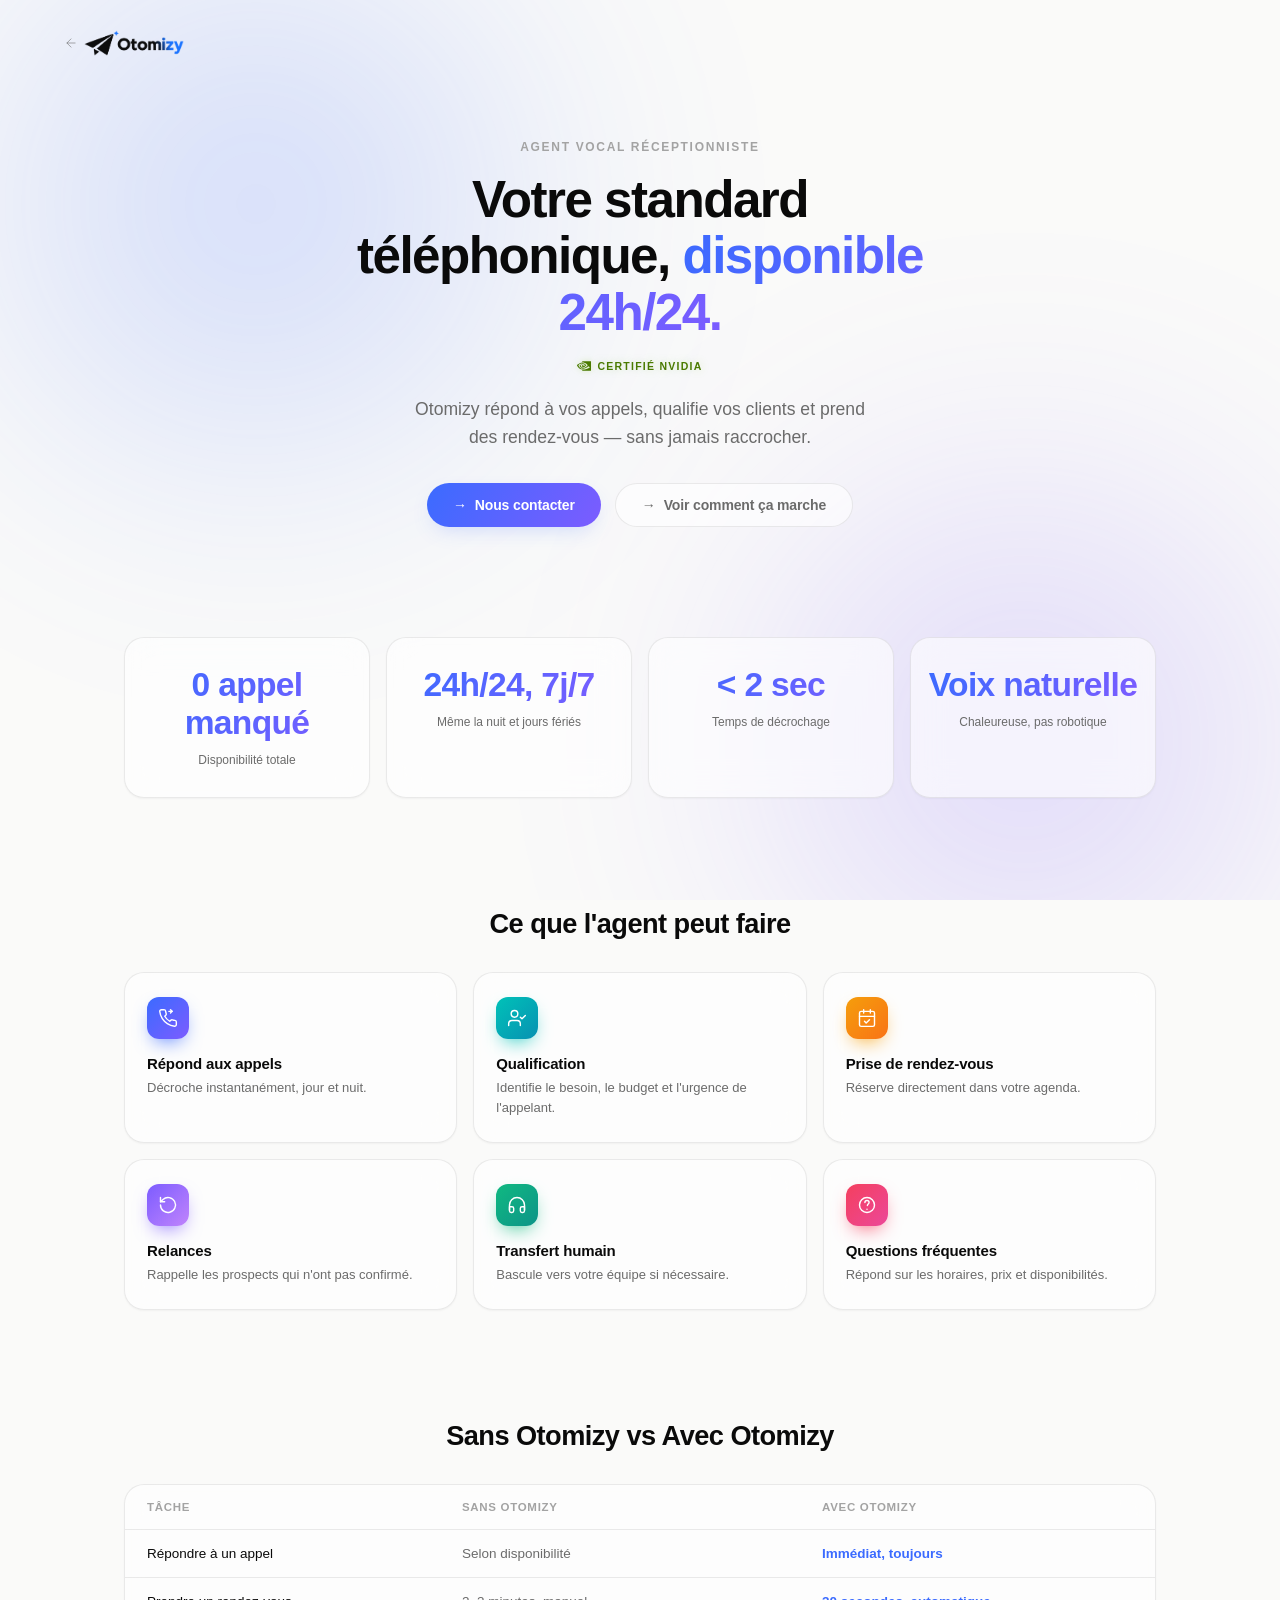
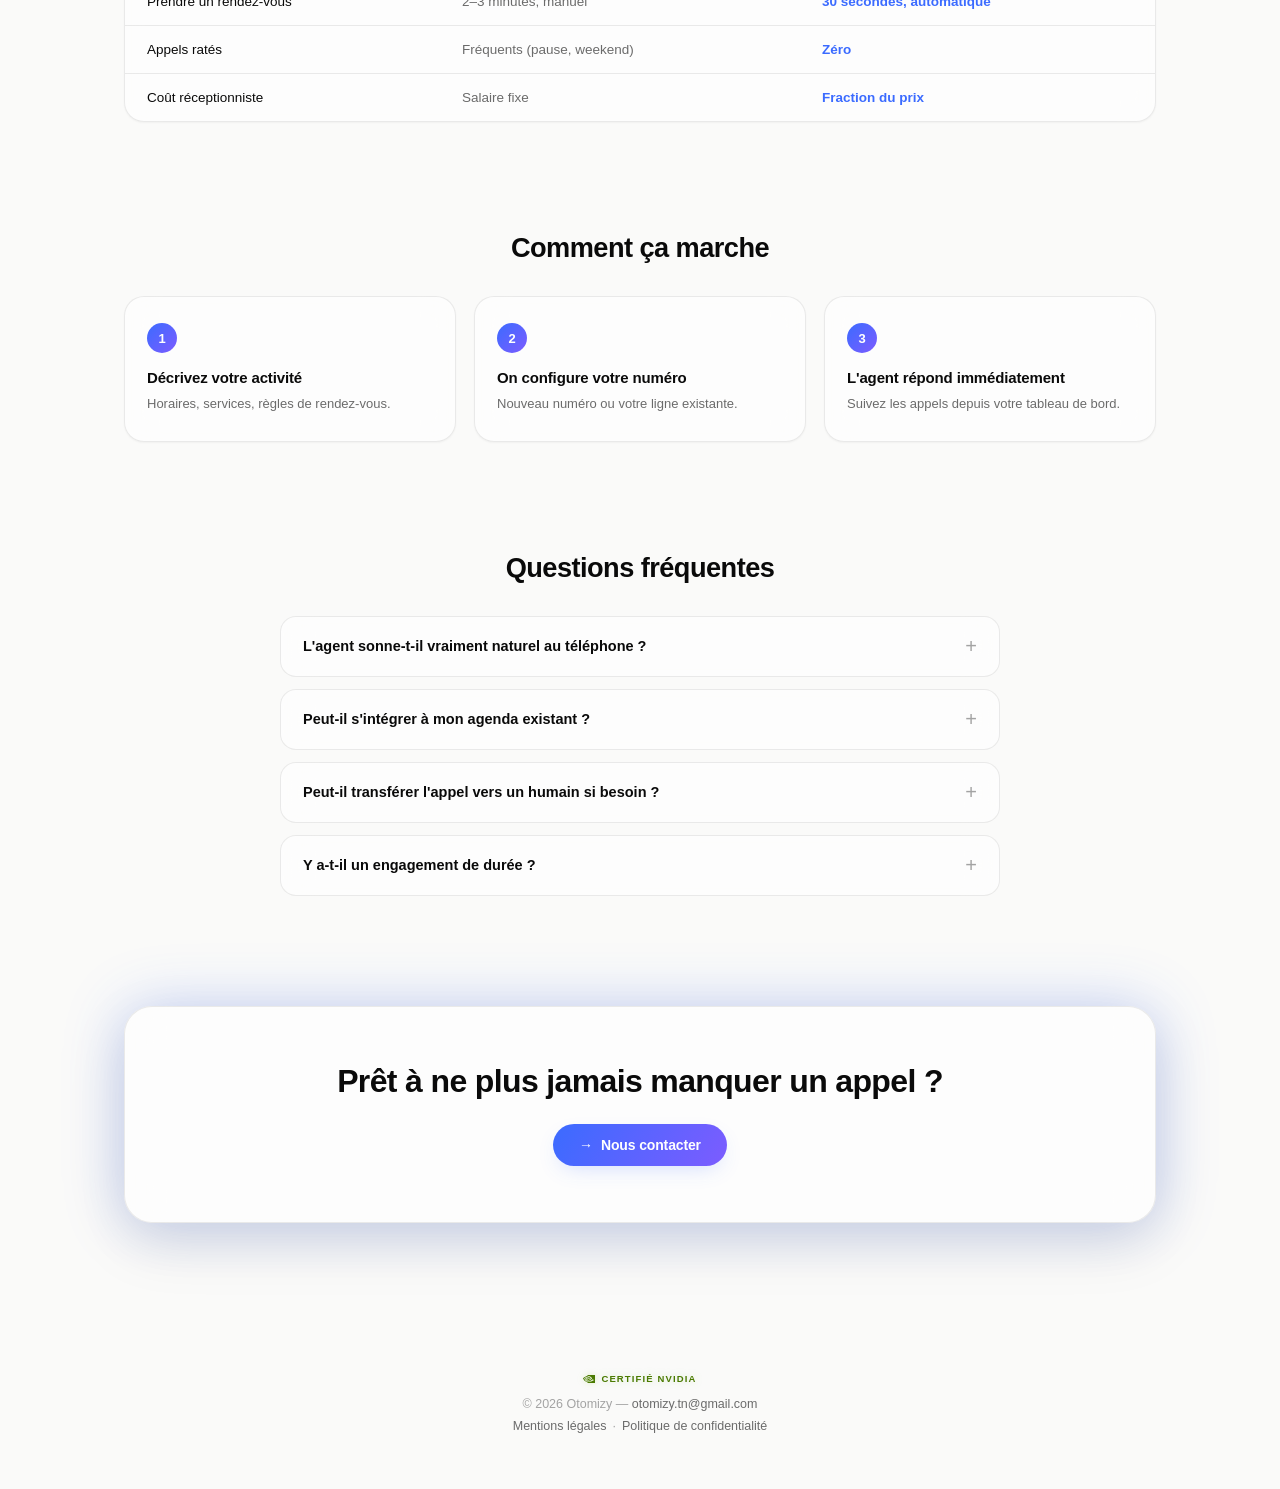
==== commit bd0e55f3: "Remplace l'ancien logo par le nouveau logo Otomizy (en-tête, favicons, image de partage) Co-Authored" ====
--- a/agent-vocal.html
+++ b/agent-vocal.html
@@ -33,7 +33,7 @@
 
 <a class="back-link" href="index.html">
   <svg width="14" height="14" viewBox="0 0 24 24" fill="none" stroke="currentColor" stroke-linecap="round" stroke-linejoin="round"><path d="M19 12H5M12 19l-7-7 7-7"/></svg>
-  Otomizy
+  <img src="media/logo.png" alt="Otomizy" width="1027" height="267" />
 </a>
 
 
--- a/style.css
+++ b/style.css
@@ -86,3 +86,7 @@
 .bubble::after{inset:auto;right:22px;top:50%;width:auto;height:auto;margin-top:-12px;background:none;mix-blend-mode:normal;opacity:1;content:"→";font-size:20px;line-height:24px;color:var(--text-faint);transition:transform .35s ease,color .3s ease}
 .bubble:hover::after,.bubble:focus-visible::after{opacity:1;color:var(--accent);transform:translateX(4px)}
 }
+
+.logo img{display:block;height:34px;width:auto}
+@media (max-width:640px){.logo img{height:28px}}
+.back-link img{display:block;height:26px;width:auto}
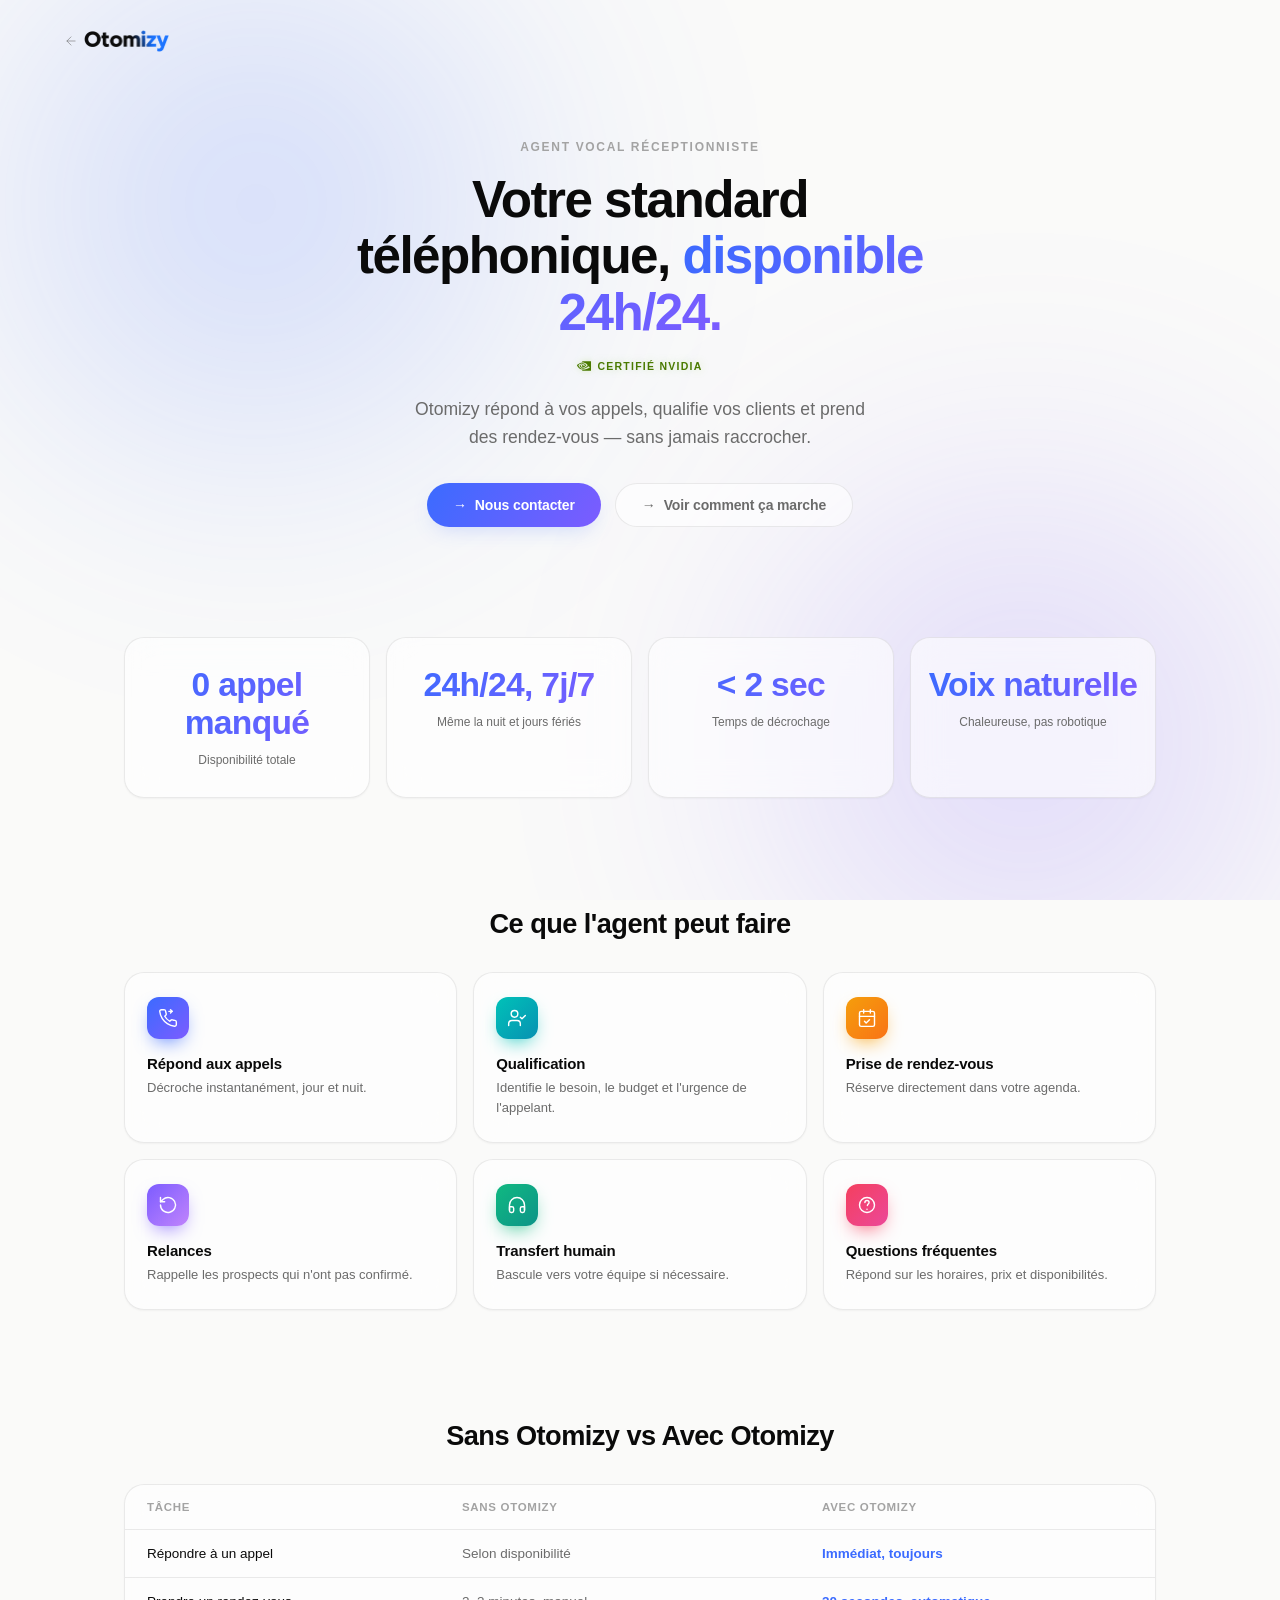
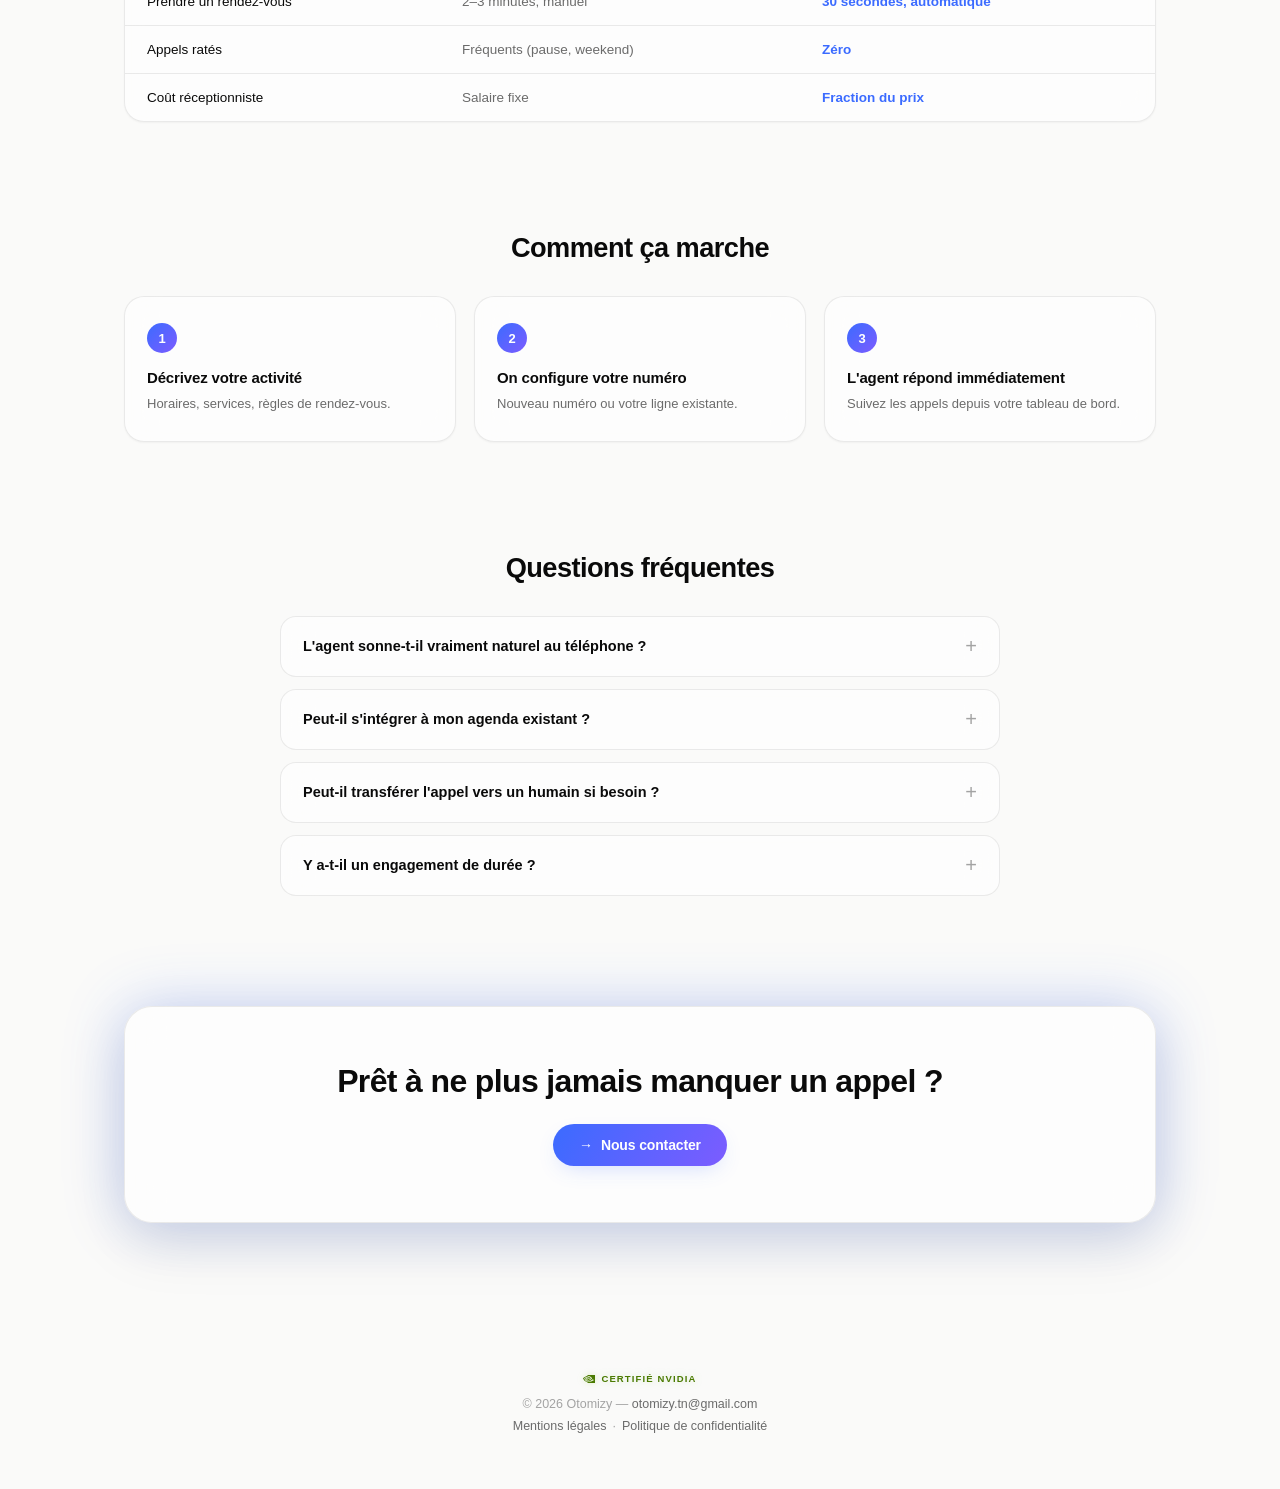
==== commit 3f38daa1: "Affiche uniquement le texte Otomizy du logo en haut des pages Co-Authored-By: Claude Sonnet 5.5 <nor" ====
--- a/agent-vocal.html
+++ b/agent-vocal.html
@@ -33,7 +33,7 @@
 
 <a class="back-link" href="index.html">
   <svg width="14" height="14" viewBox="0 0 24 24" fill="none" stroke="currentColor" stroke-linecap="round" stroke-linejoin="round"><path d="M19 12H5M12 19l-7-7 7-7"/></svg>
-  <img src="media/logo.png" alt="Otomizy" width="1027" height="267" />
+  <img src="media/logo-text.png" alt="Otomizy" width="682" height="176" />
 </a>
 
 
--- a/style.css
+++ b/style.css
@@ -87,6 +87,6 @@
 .bubble:hover::after,.bubble:focus-visible::after{opacity:1;color:var(--accent);transform:translateX(4px)}
 }
 
-.logo img{display:block;height:34px;width:auto}
-@media (max-width:640px){.logo img{height:28px}}
-.back-link img{display:block;height:26px;width:auto}
+.logo img{display:block;height:30px;width:auto}
+@media (max-width:640px){.logo img{height:26px}}
+.back-link img{display:block;height:22px;width:auto}
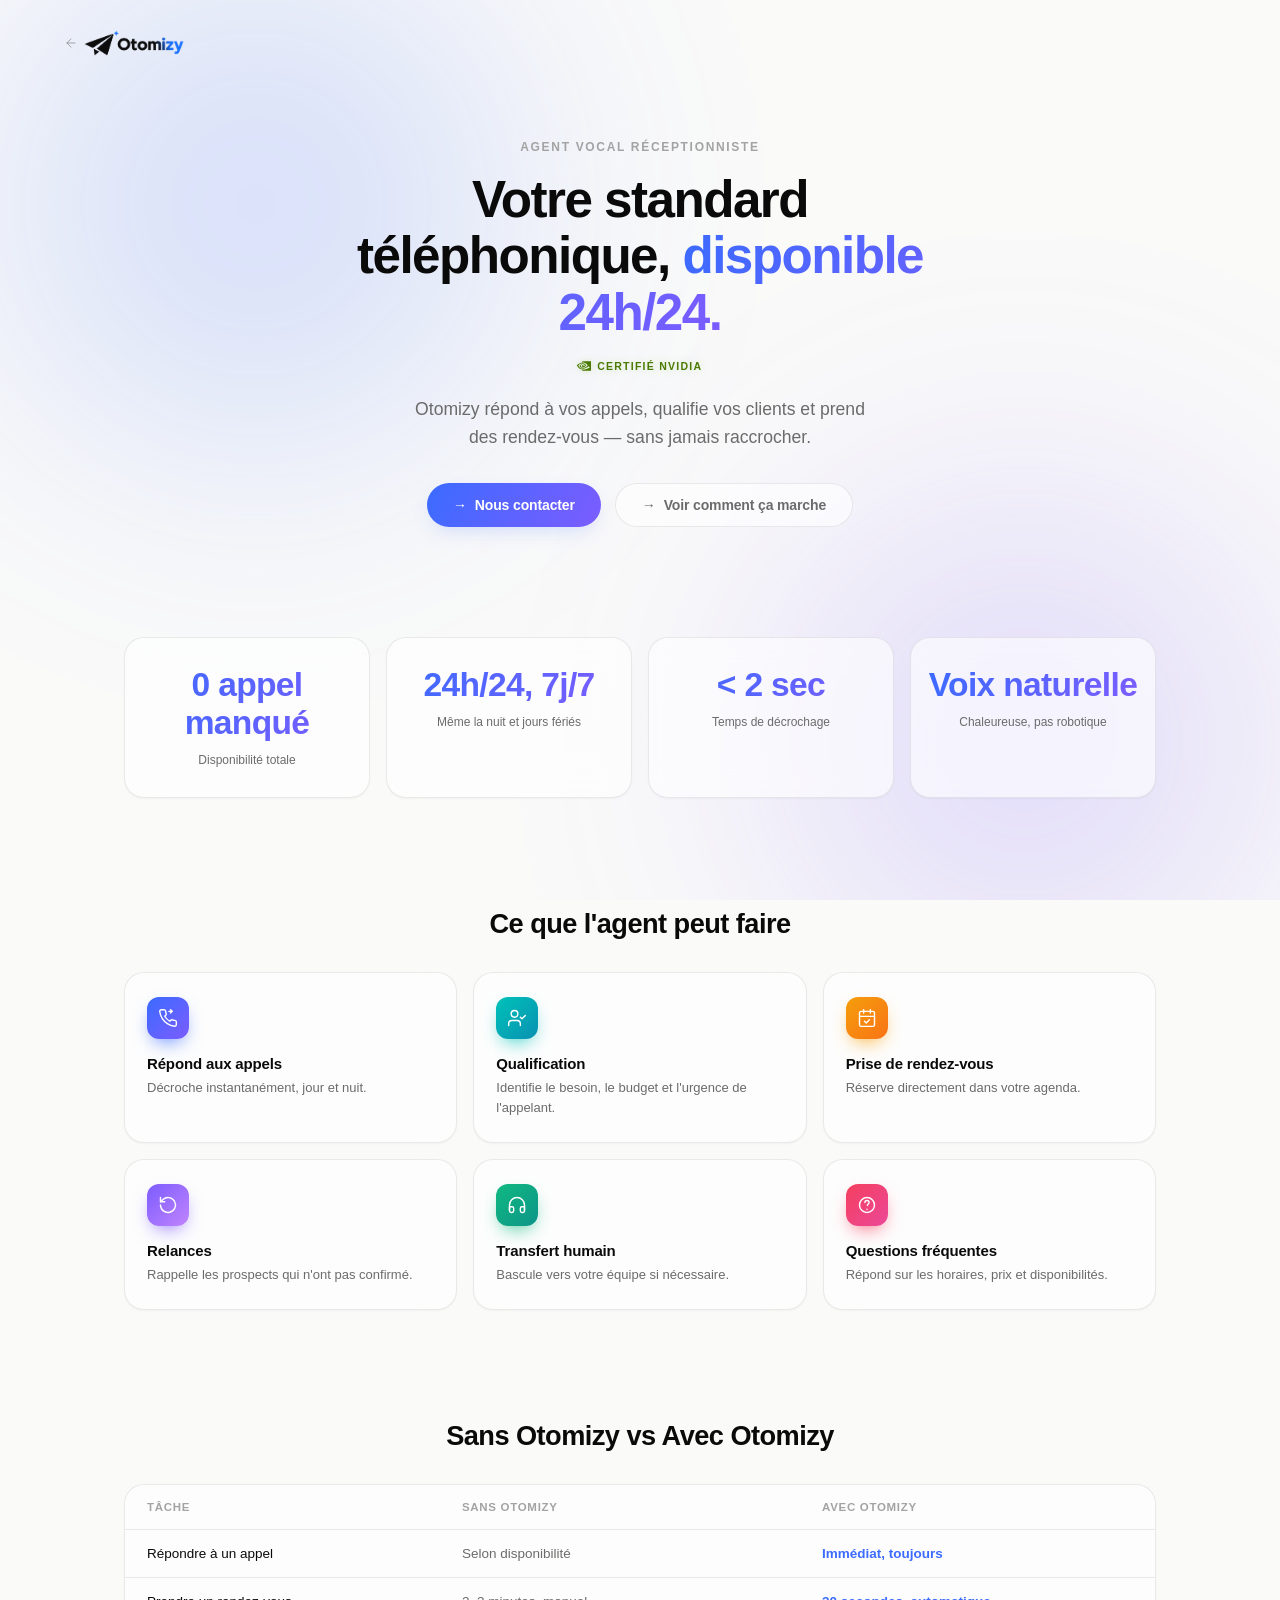
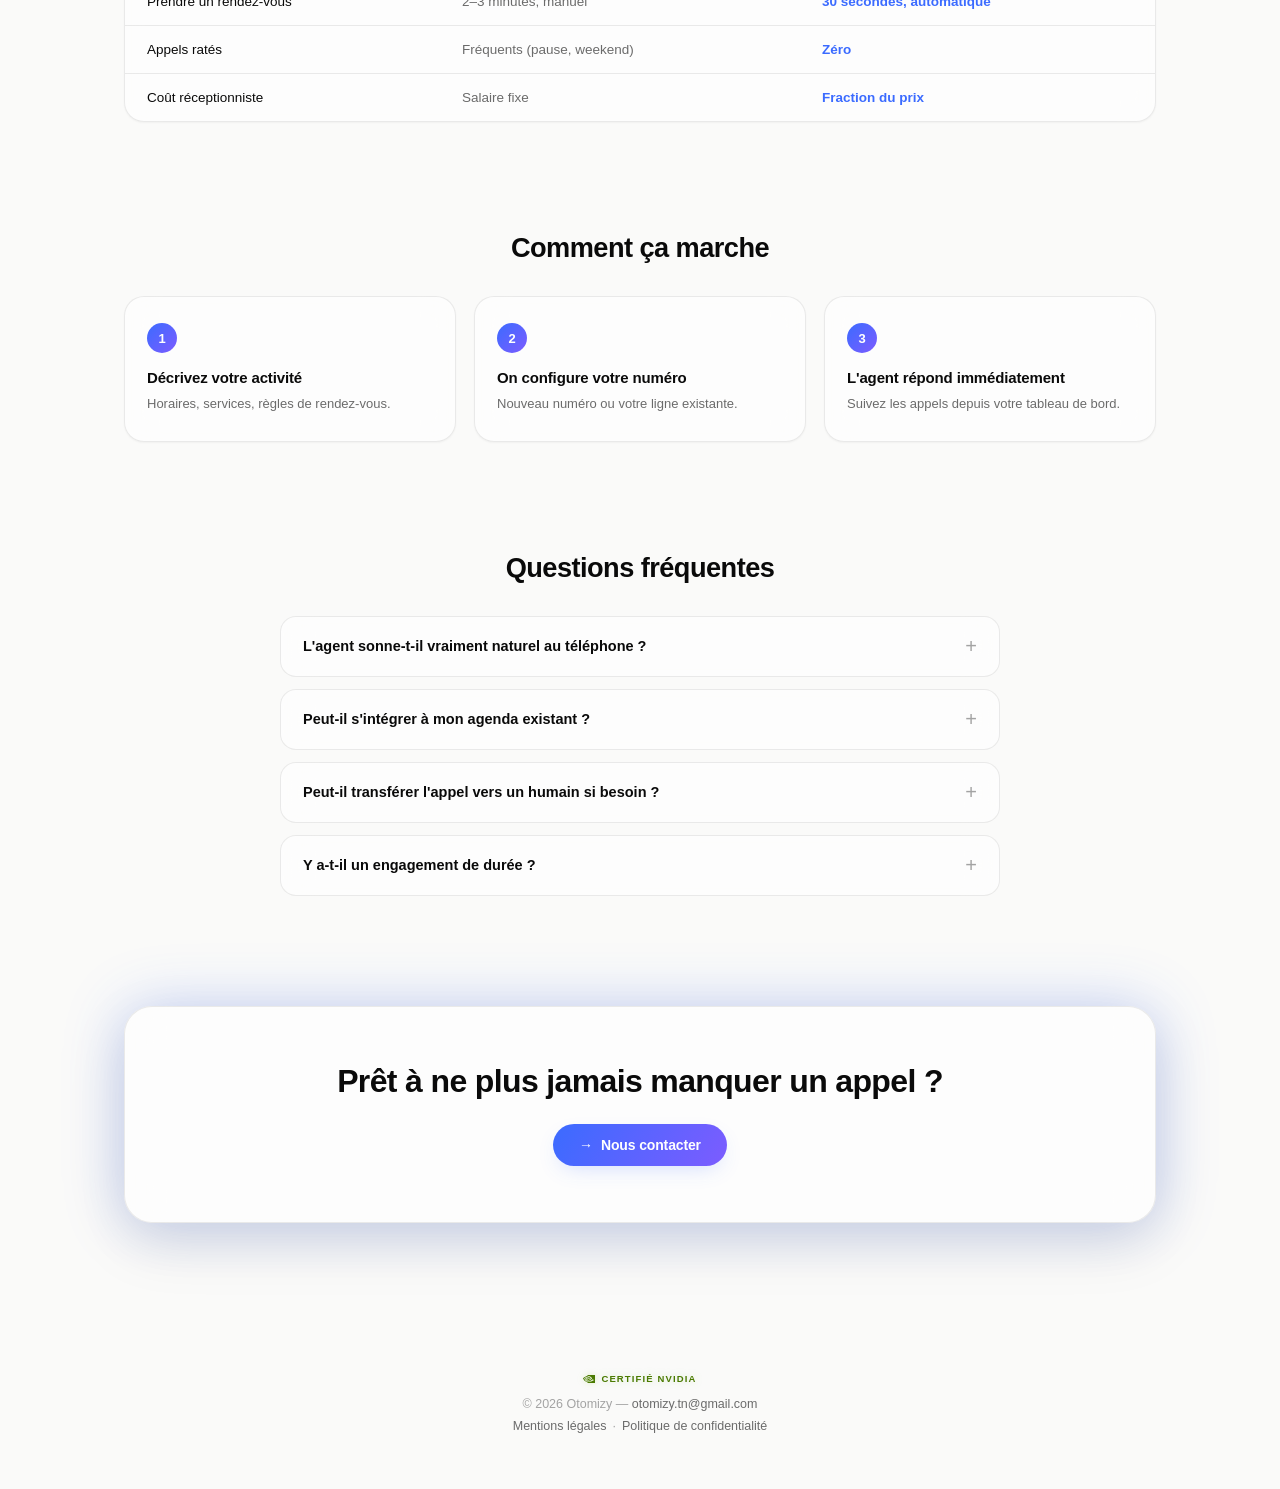
==== commit 8504bc0f: "Restaure le logo avec l'avion dans la page et réduit le titre de l'onglet à Otomizy Co-Authored-By: " ====
--- a/agent-vocal.html
+++ b/agent-vocal.html
@@ -33,7 +33,7 @@
 
 <a class="back-link" href="index.html">
   <svg width="14" height="14" viewBox="0 0 24 24" fill="none" stroke="currentColor" stroke-linecap="round" stroke-linejoin="round"><path d="M19 12H5M12 19l-7-7 7-7"/></svg>
-  <img src="media/logo-text.png" alt="Otomizy" width="682" height="176" />
+  <img src="media/logo.png" alt="Otomizy" width="1027" height="267" />
 </a>
 
 
--- a/style.css
+++ b/style.css
@@ -87,6 +87,6 @@
 .bubble:hover::after,.bubble:focus-visible::after{opacity:1;color:var(--accent);transform:translateX(4px)}
 }
 
-.logo img{display:block;height:30px;width:auto}
-@media (max-width:640px){.logo img{height:26px}}
-.back-link img{display:block;height:22px;width:auto}
+.logo img{display:block;height:34px;width:auto}
+@media (max-width:640px){.logo img{height:28px}}
+.back-link img{display:block;height:26px;width:auto}
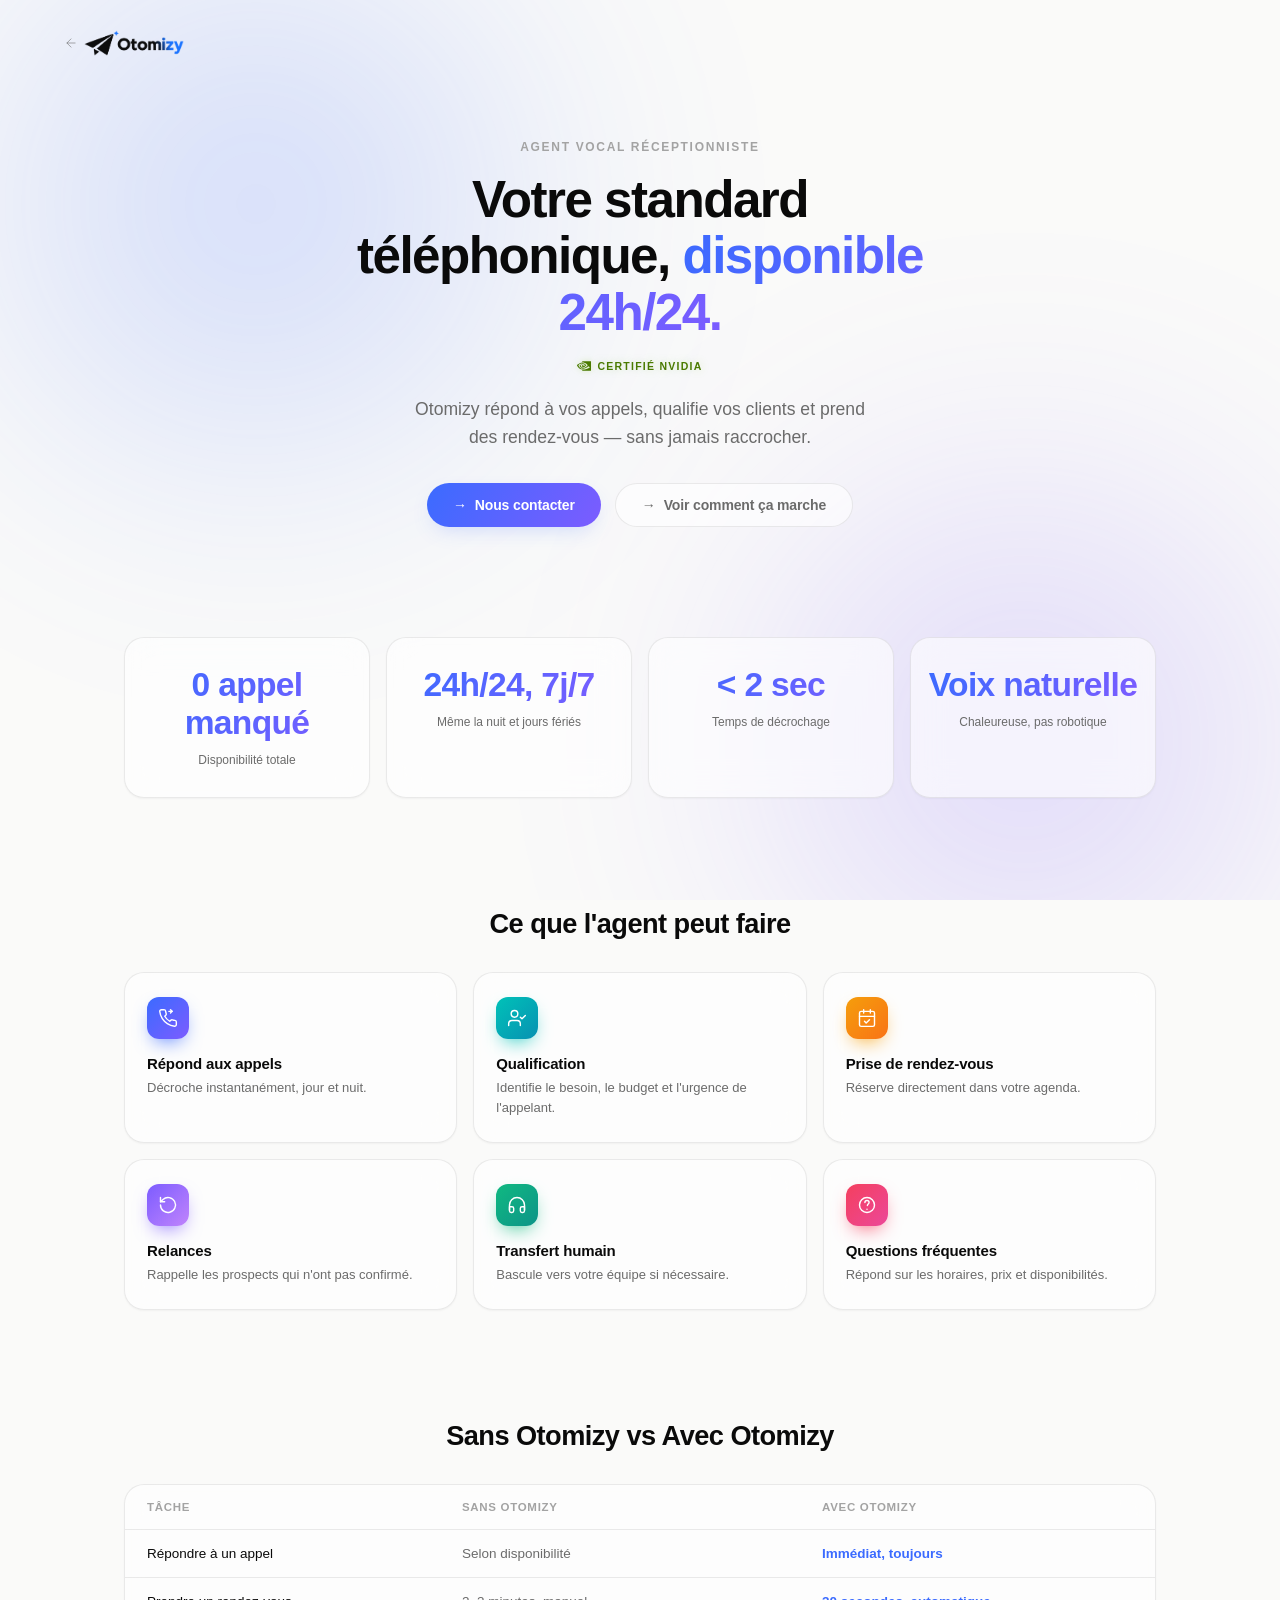
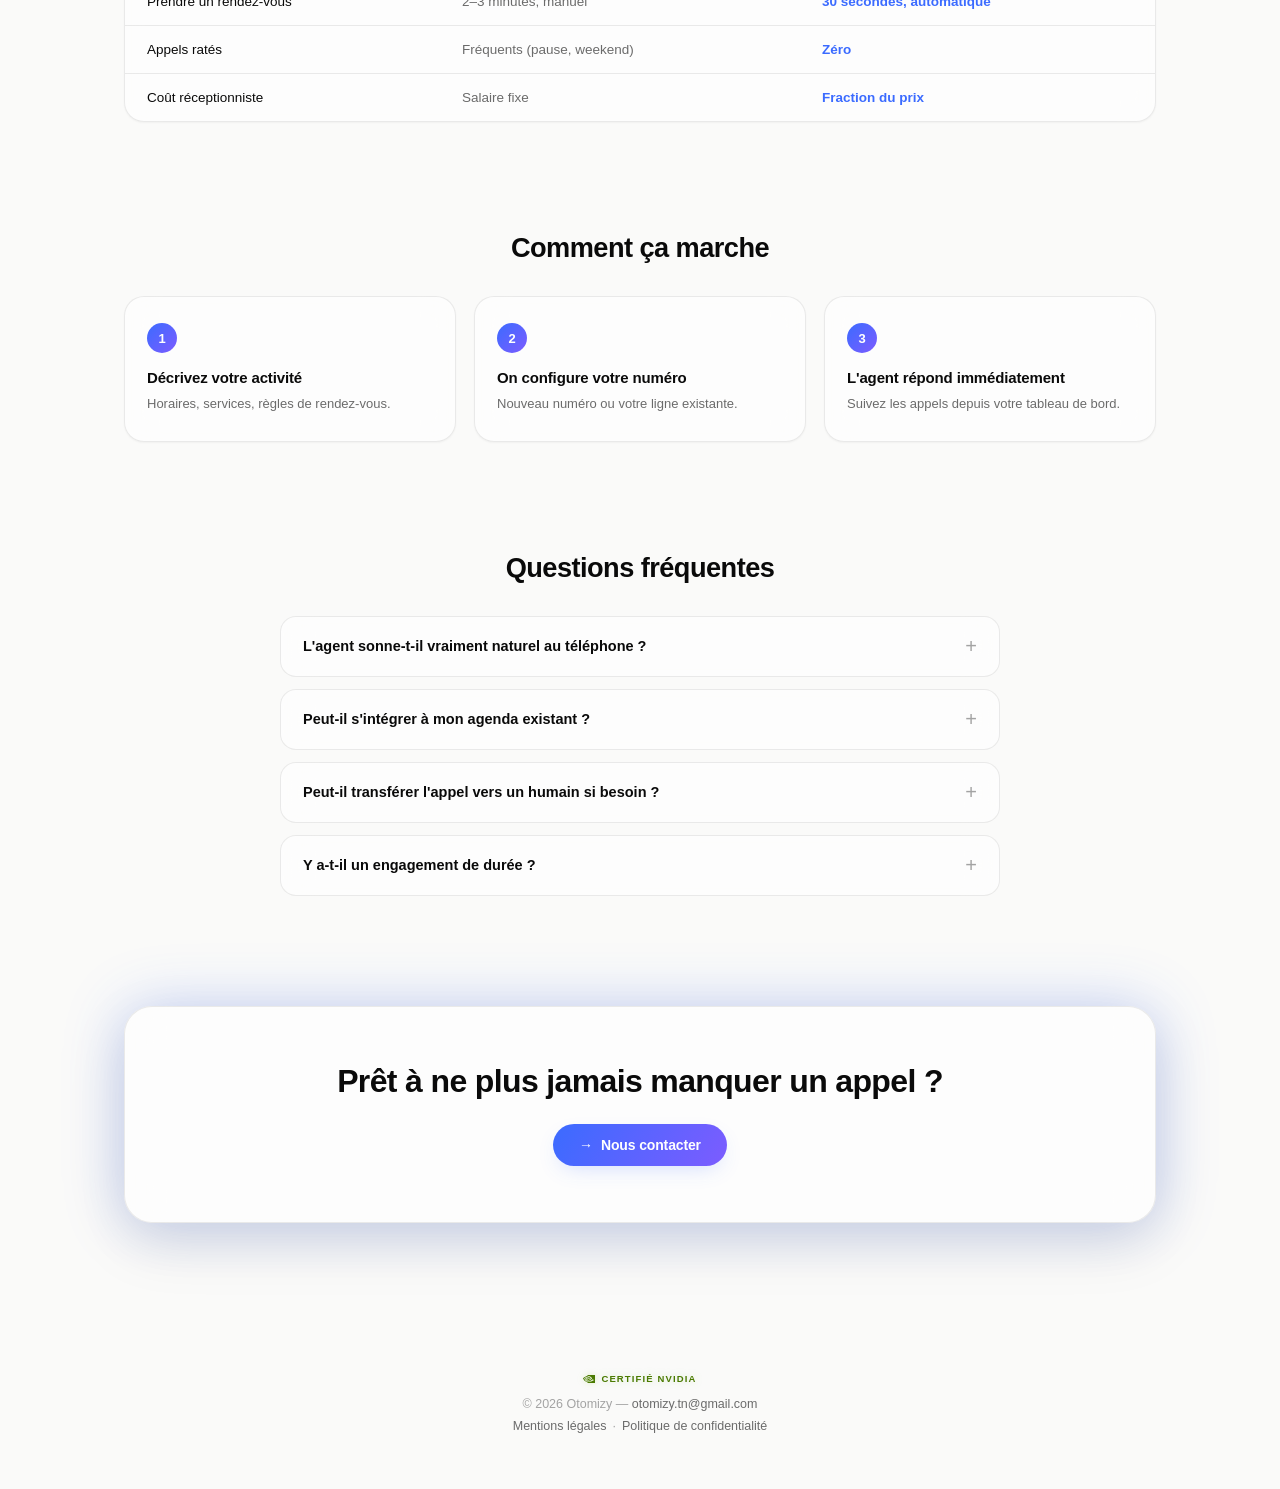
==== commit 6e866924: "Raccourcit les titres d'onglet des pages Chatbot IA et Agent Vocal Co-Authored-By: Claude Sonnet 5.5" ====
--- a/agent-vocal.html
+++ b/agent-vocal.html
@@ -3,7 +3,7 @@
 <head>
 <meta charset="UTF-8" />
 <meta name="viewport" content="width=device-width, initial-scale=1.0" />
-<title>Agent Vocal Réceptionniste — Otomizy</title>
+<title>Agent Vocal Réceptionniste</title>
 <meta name="description" content="Otomizy répond à vos appels, qualifie vos clients et prend des rendez-vous — 24h/24, 7j/7, sans jamais raccrocher." />
 <link rel="canonical" href="https://otomizy.tn/agent-vocal.html" />
 <meta property="og:type" content="website" />
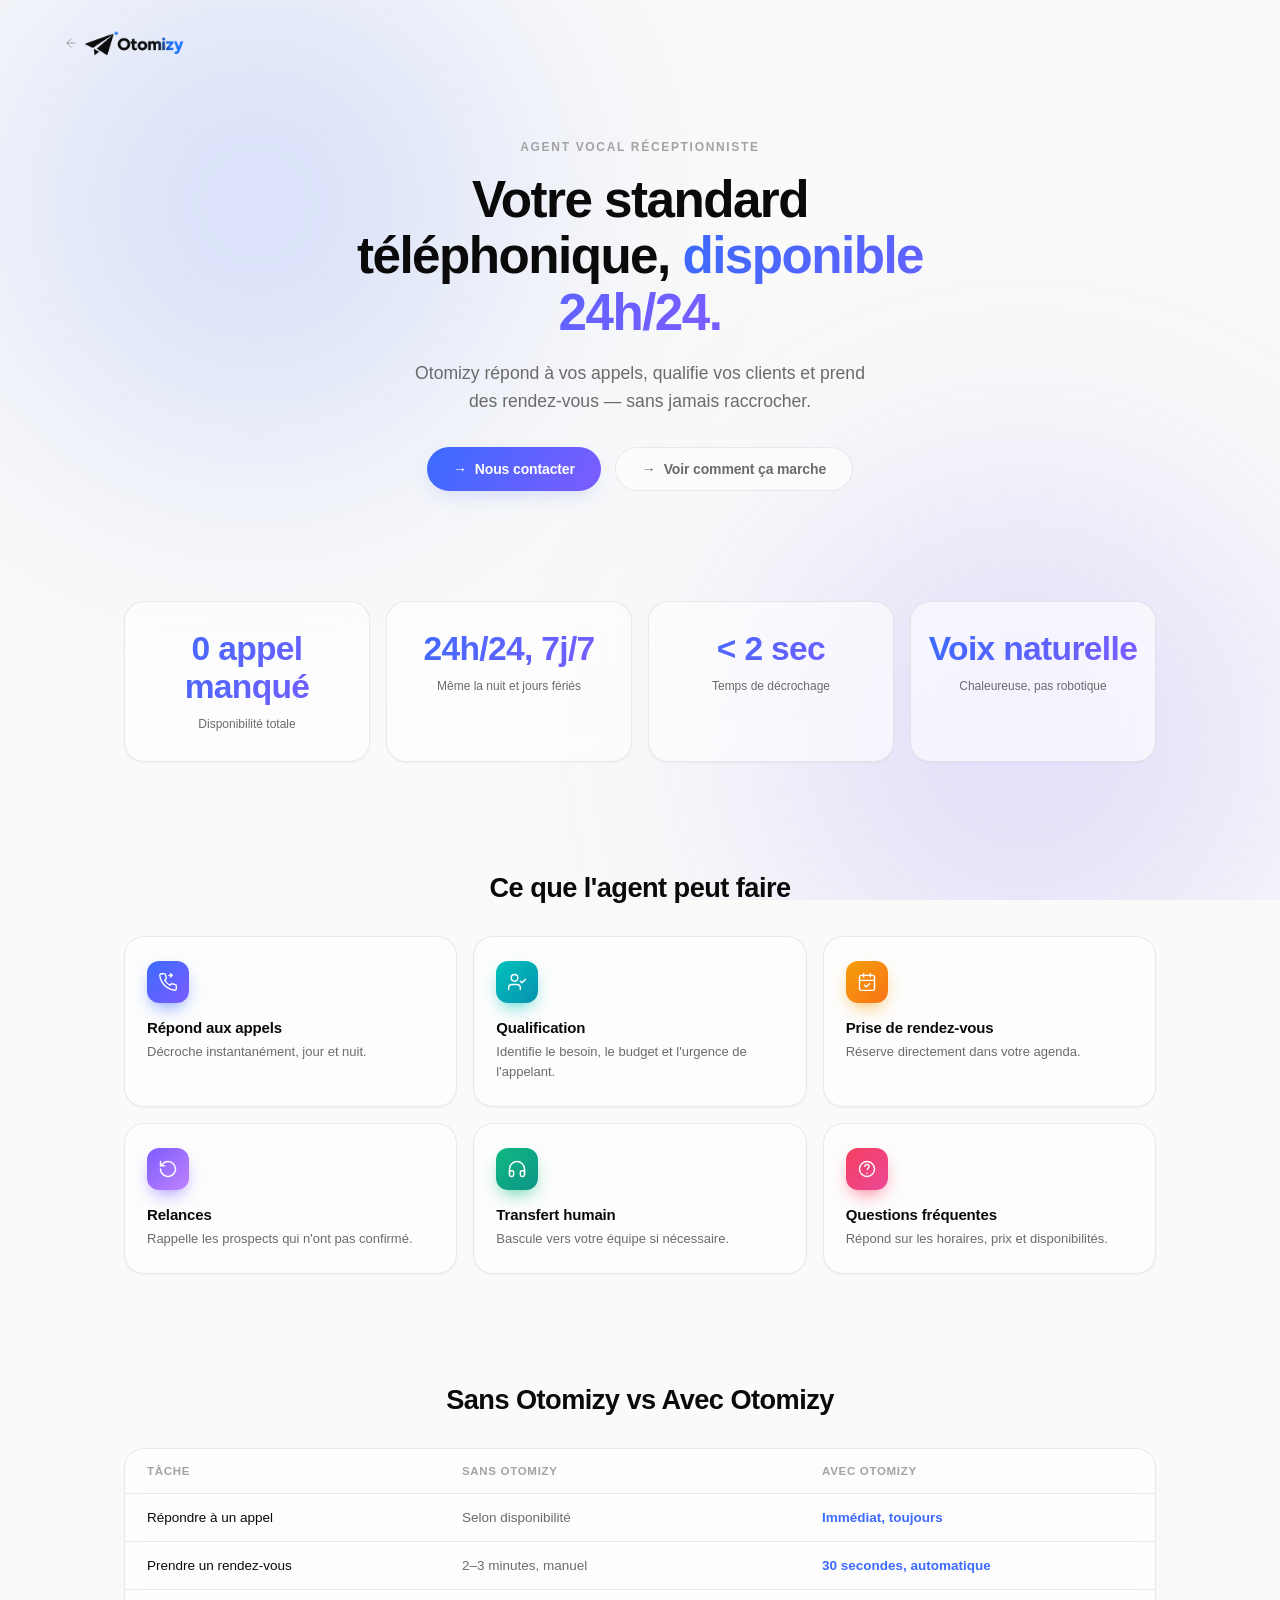
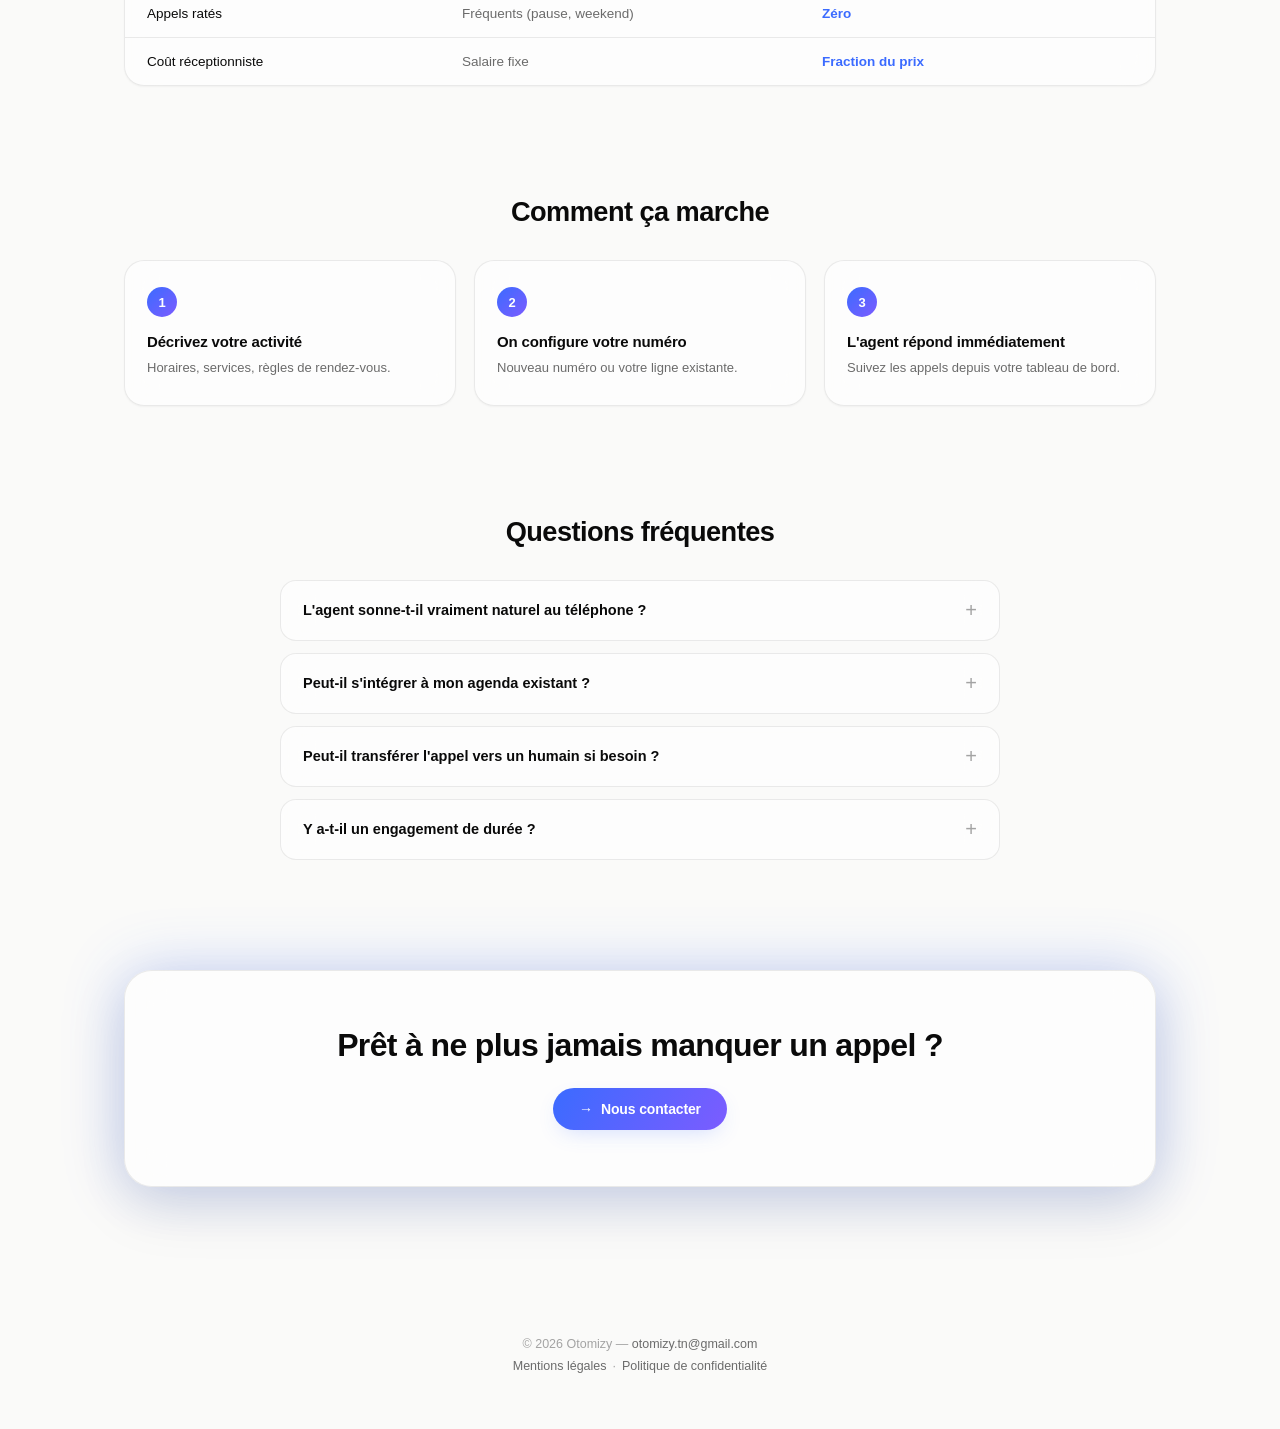
==== commit dbc34224: "Retire le badge Certifié NVIDIA du site Co-Authored-By: Claude Sonnet 5.5 <noreply@anthropic.com>" ====
--- a/agent-vocal.html
+++ b/agent-vocal.html
@@ -42,7 +42,6 @@
   <section class="av-hero">
     <p class="eyebrow">Agent Vocal Réceptionniste</p>
     <h1>Votre standard téléphonique, <span>disponible 24h/24.</span></h1>
-    <p class="nvidia-badge"><svg viewBox="0 0 24 24" aria-hidden="true"><path d="M8.948 8.798v-1.43a6.7 6.7 0 0 1 .424-.018c3.922-.124 6.493 3.374 6.493 3.374s-2.774 3.851-5.75 3.851c-.398 0-.787-.062-1.158-.185v-4.346c1.528.185 1.837.857 2.747 2.385l2.04-1.714s-1.492-1.952-4-1.952a6.016 6.016 0 0 0-.796.035m0-4.735v2.138l.424-.027c5.45-.185 9.01 4.47 9.01 4.47s-4.08 4.964-8.33 4.964c-.37 0-.733-.035-1.095-.097v1.325c.3.035.61.062.91.062 3.957 0 6.82-2.023 9.593-4.408.459.371 2.34 1.263 2.73 1.652-2.633 2.208-8.772 3.984-12.253 3.984-.335 0-.653-.018-.971-.053v1.864H24V4.063zm0 10.326v1.131c-3.657-.654-4.673-4.46-4.673-4.46s1.758-1.944 4.673-2.262v1.237H8.94c-1.528-.186-2.73 1.245-2.73 1.245s.68 2.412 2.739 3.11M2.456 10.9s2.164-3.197 6.5-3.533V6.201C4.153 6.59 0 10.653 0 10.653s2.35 6.802 8.948 7.42v-1.237c-4.84-.6-6.492-5.936-6.492-5.936z"/></svg>Certifié NVIDIA</p>
     <p class="av-hero-sub">Otomizy répond à vos appels, qualifie vos clients et prend des rendez-vous — sans jamais raccrocher.</p>
     <div class="cta-row">
       <a class="btn btn-primary" href="https://wa.me/21625959562?text=Bonjour%2C%20je%20voudrais%20discuter%20de%20mon%20projet%20d%27agent%20vocal%20avec%20vous." target="_blank" rel="noopener">Nous contacter</a>
@@ -205,7 +204,6 @@
 </main>
 
 <footer class="site-footer">
-  <p class="nvidia-badge"><svg viewBox="0 0 24 24" aria-hidden="true"><path d="M8.948 8.798v-1.43a6.7 6.7 0 0 1 .424-.018c3.922-.124 6.493 3.374 6.493 3.374s-2.774 3.851-5.75 3.851c-.398 0-.787-.062-1.158-.185v-4.346c1.528.185 1.837.857 2.747 2.385l2.04-1.714s-1.492-1.952-4-1.952a6.016 6.016 0 0 0-.796.035m0-4.735v2.138l.424-.027c5.45-.185 9.01 4.47 9.01 4.47s-4.08 4.964-8.33 4.964c-.37 0-.733-.035-1.095-.097v1.325c.3.035.61.062.91.062 3.957 0 6.82-2.023 9.593-4.408.459.371 2.34 1.263 2.73 1.652-2.633 2.208-8.772 3.984-12.253 3.984-.335 0-.653-.018-.971-.053v1.864H24V4.063zm0 10.326v1.131c-3.657-.654-4.673-4.46-4.673-4.46s1.758-1.944 4.673-2.262v1.237H8.94c-1.528-.186-2.73 1.245-2.73 1.245s.68 2.412 2.739 3.11M2.456 10.9s2.164-3.197 6.5-3.533V6.201C4.153 6.59 0 10.653 0 10.653s2.35 6.802 8.948 7.42v-1.237c-4.84-.6-6.492-5.936-6.492-5.936z"/></svg>Certifié NVIDIA</p>
   <p>© 2026 Otomizy — <a href="mailto:otomizy.tn@gmail.com">otomizy.tn@gmail.com</a></p>
   <p class="site-footer-links"><a href="mentions-legales.html">Mentions légales</a>·<a href="confidentialite.html">Politique de confidentialité</a></p>
 </footer>
--- a/style.css
+++ b/style.css
@@ -2,14 +2,8 @@
 .reveal{opacity:0;transform:translateY(24px)}
 .reveal.is-visible{opacity:1;transform:translateY(0)}
 .cb-hero-text h1 span,.av-hero h1 span{background:linear-gradient(120deg,var(--accent),var(--accent-2));-webkit-background-clip:text;background-clip:text;color:transparent}
-:root{--nvidia:#4a7a00;--nvidia-glow:rgba(118,185,0,.28)}
 
 
-.nvidia-badge,:is(.hero,.service-page,.cb-page,.site-footer) .nvidia-badge{display:inline-flex;align-items:center;gap:6px;margin:-4px 0 22px;padding:0;color:var(--nvidia);font-size:10.5px;font-weight:700;letter-spacing:.12em;text-transform:uppercase;line-height:1;white-space:nowrap;text-shadow:0 0 10px var(--nvidia-glow);opacity:0;animation:rise .9s ease .12s forwards}
-:is(.hero,.service-page,.cb-page,.site-footer) .nvidia-badge svg,.nvidia-badge svg{width:14px;height:14px;flex-shrink:0;fill:currentColor;filter:drop-shadow(0 0 3px var(--nvidia-glow))}
-.site-footer p.nvidia-badge{margin:0 0 12px;font-size:9.5px;animation:none;opacity:1}
-.site-footer p.nvidia-badge svg{width:12px;height:12px}
-@media (prefers-reduced-motion:reduce){:is(.hero,.service-page,.cb-page,.site-footer) .nvidia-badge{animation:none;opacity:1}}
 
 @media (max-width:640px){.bubble:nth-child(2){order:1}.bubble:nth-child(1){order:2}}
 :root{--glass-bg:linear-gradient(145deg,rgba(255,255,255,.62),rgba(255,255,255,.28));--glass-edge:rgba(255,255,255,.95);--glass-rim:rgba(255,255,255,.7);--glass-inner:rgba(255,255,255,.35);--glass-shade:rgba(10,10,10,.06)}
